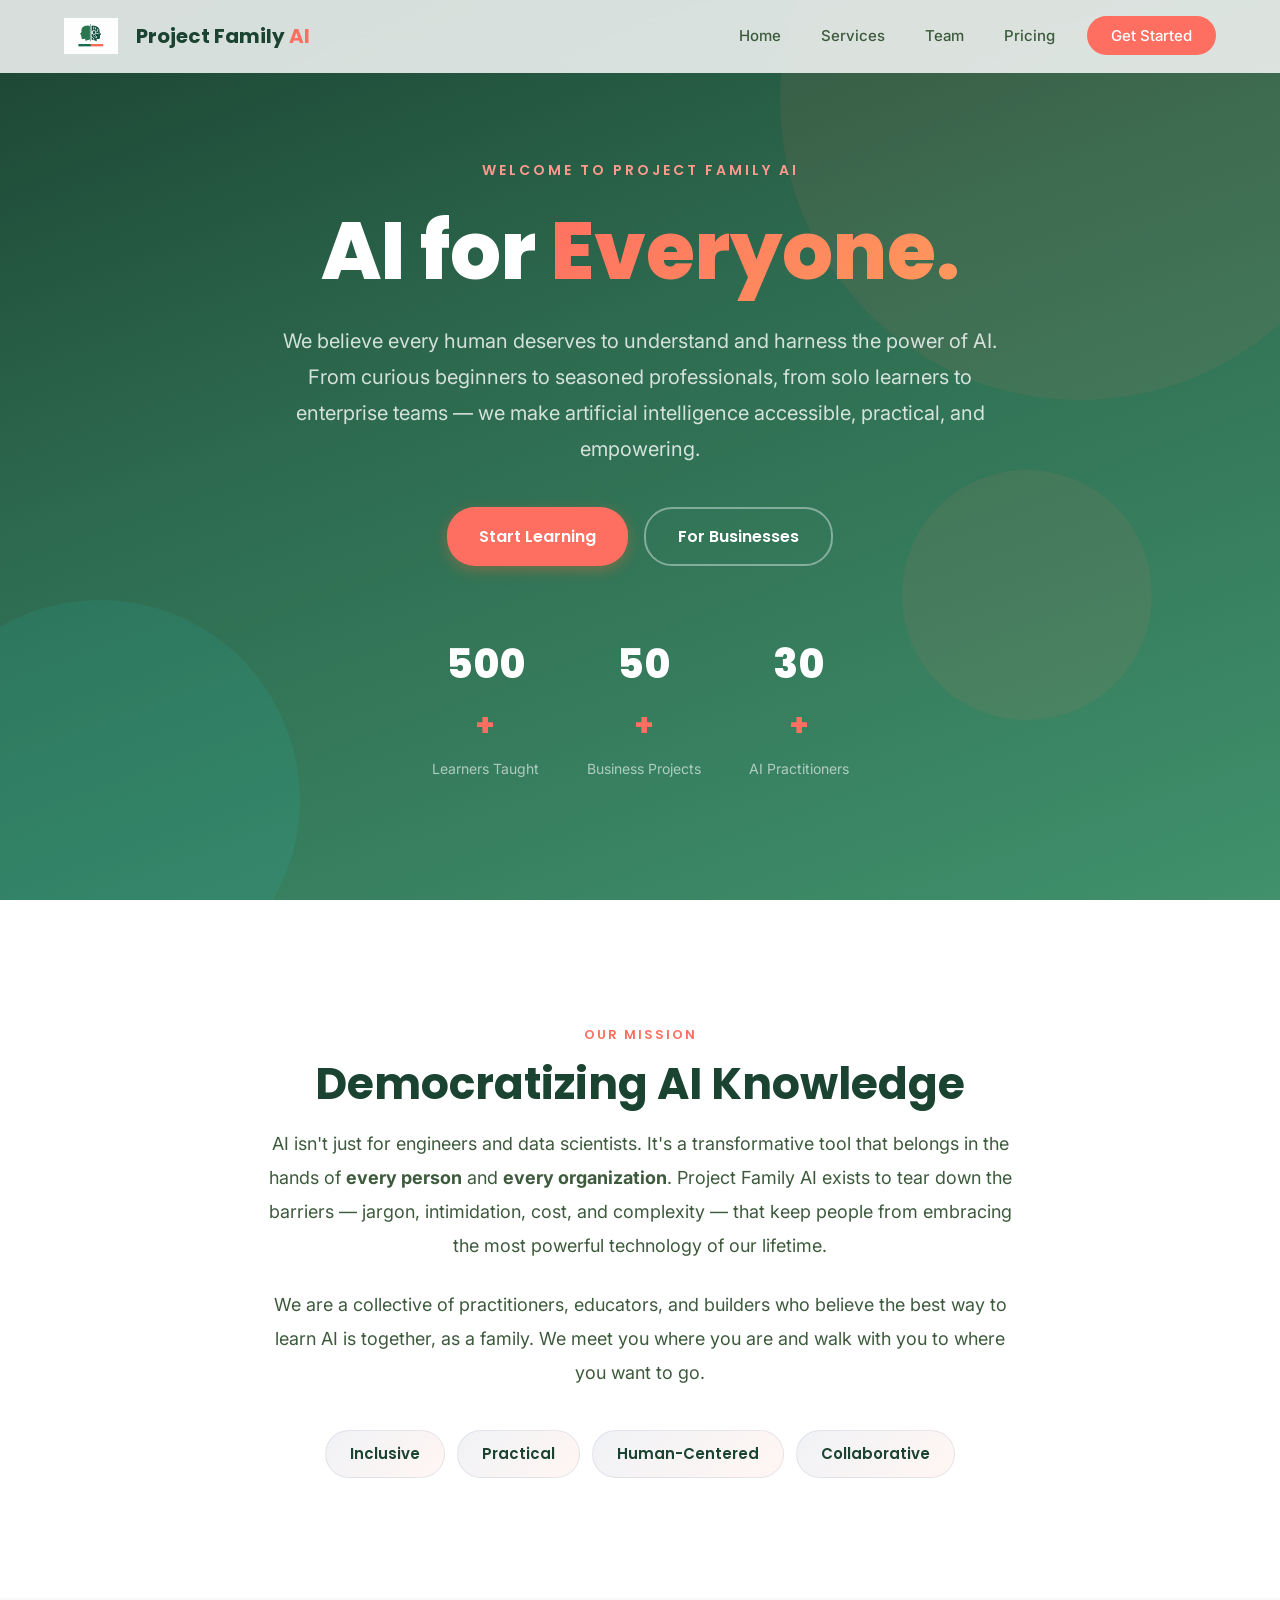
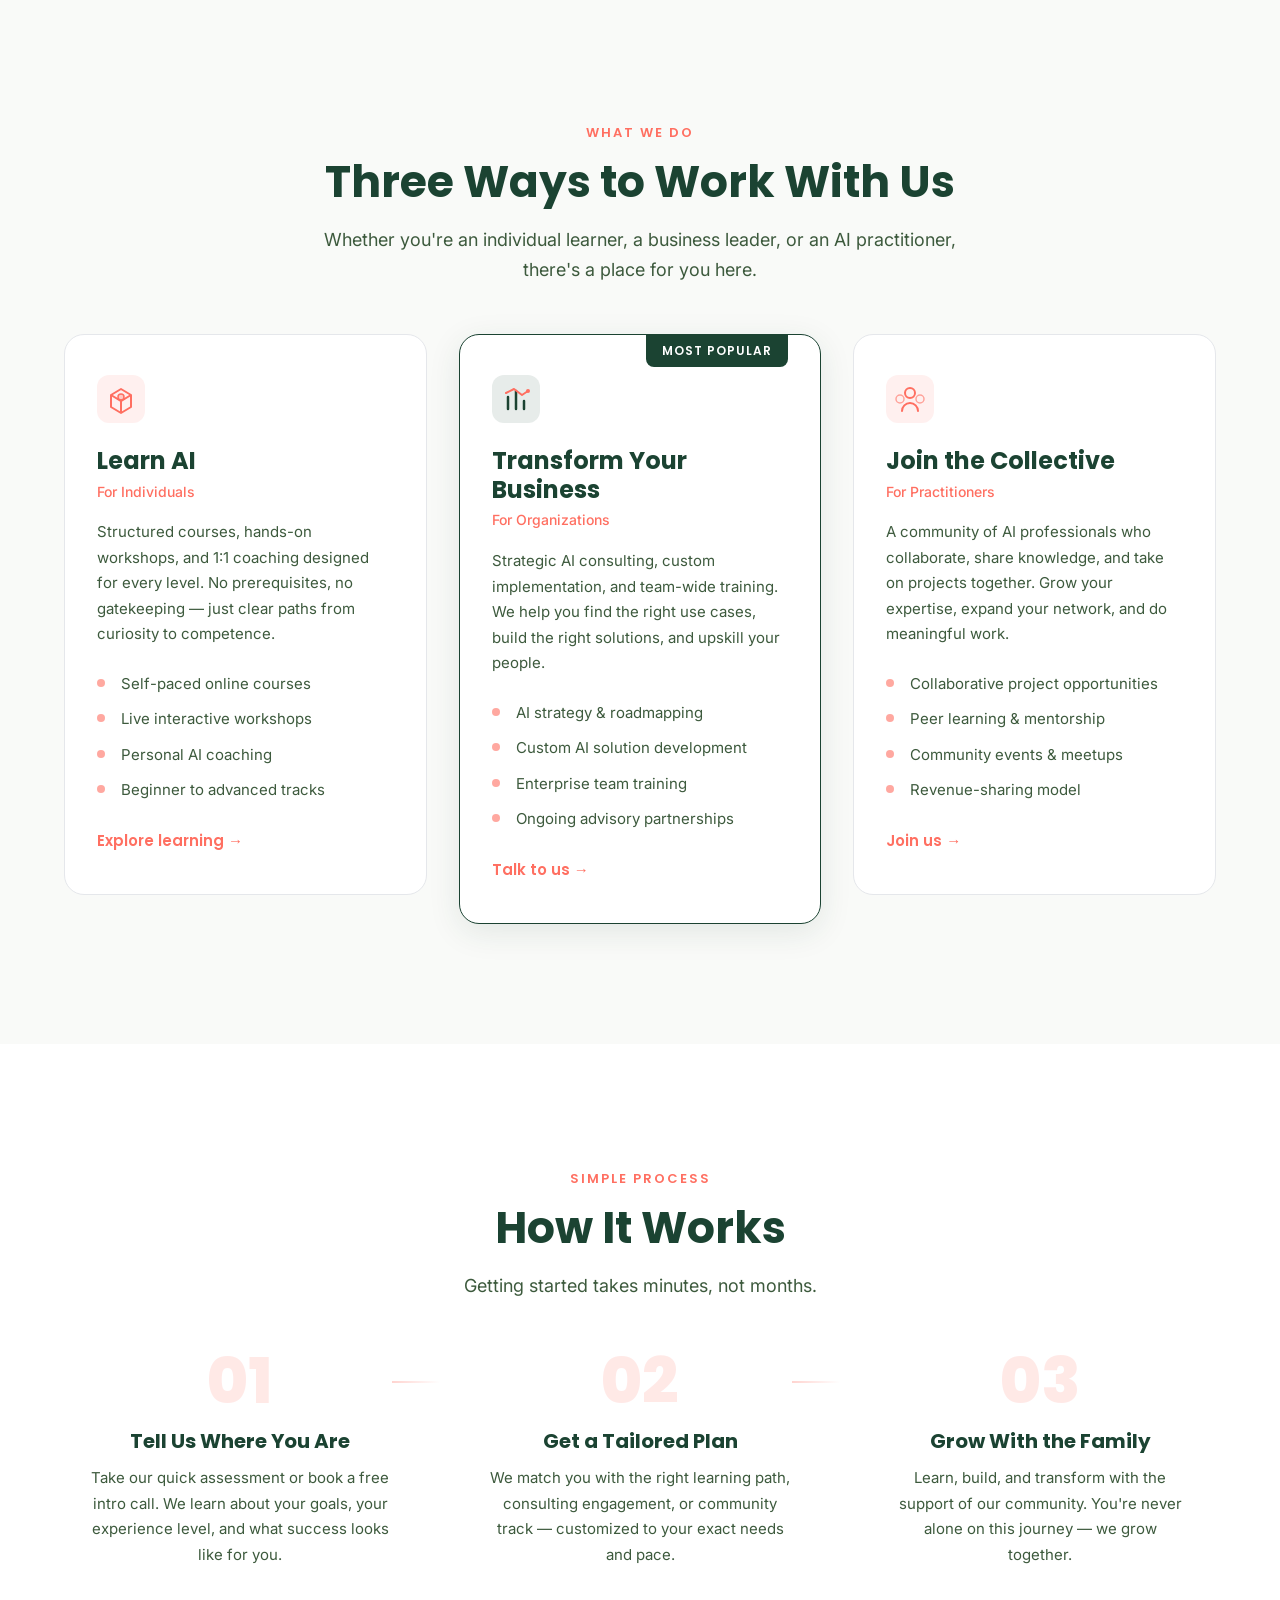
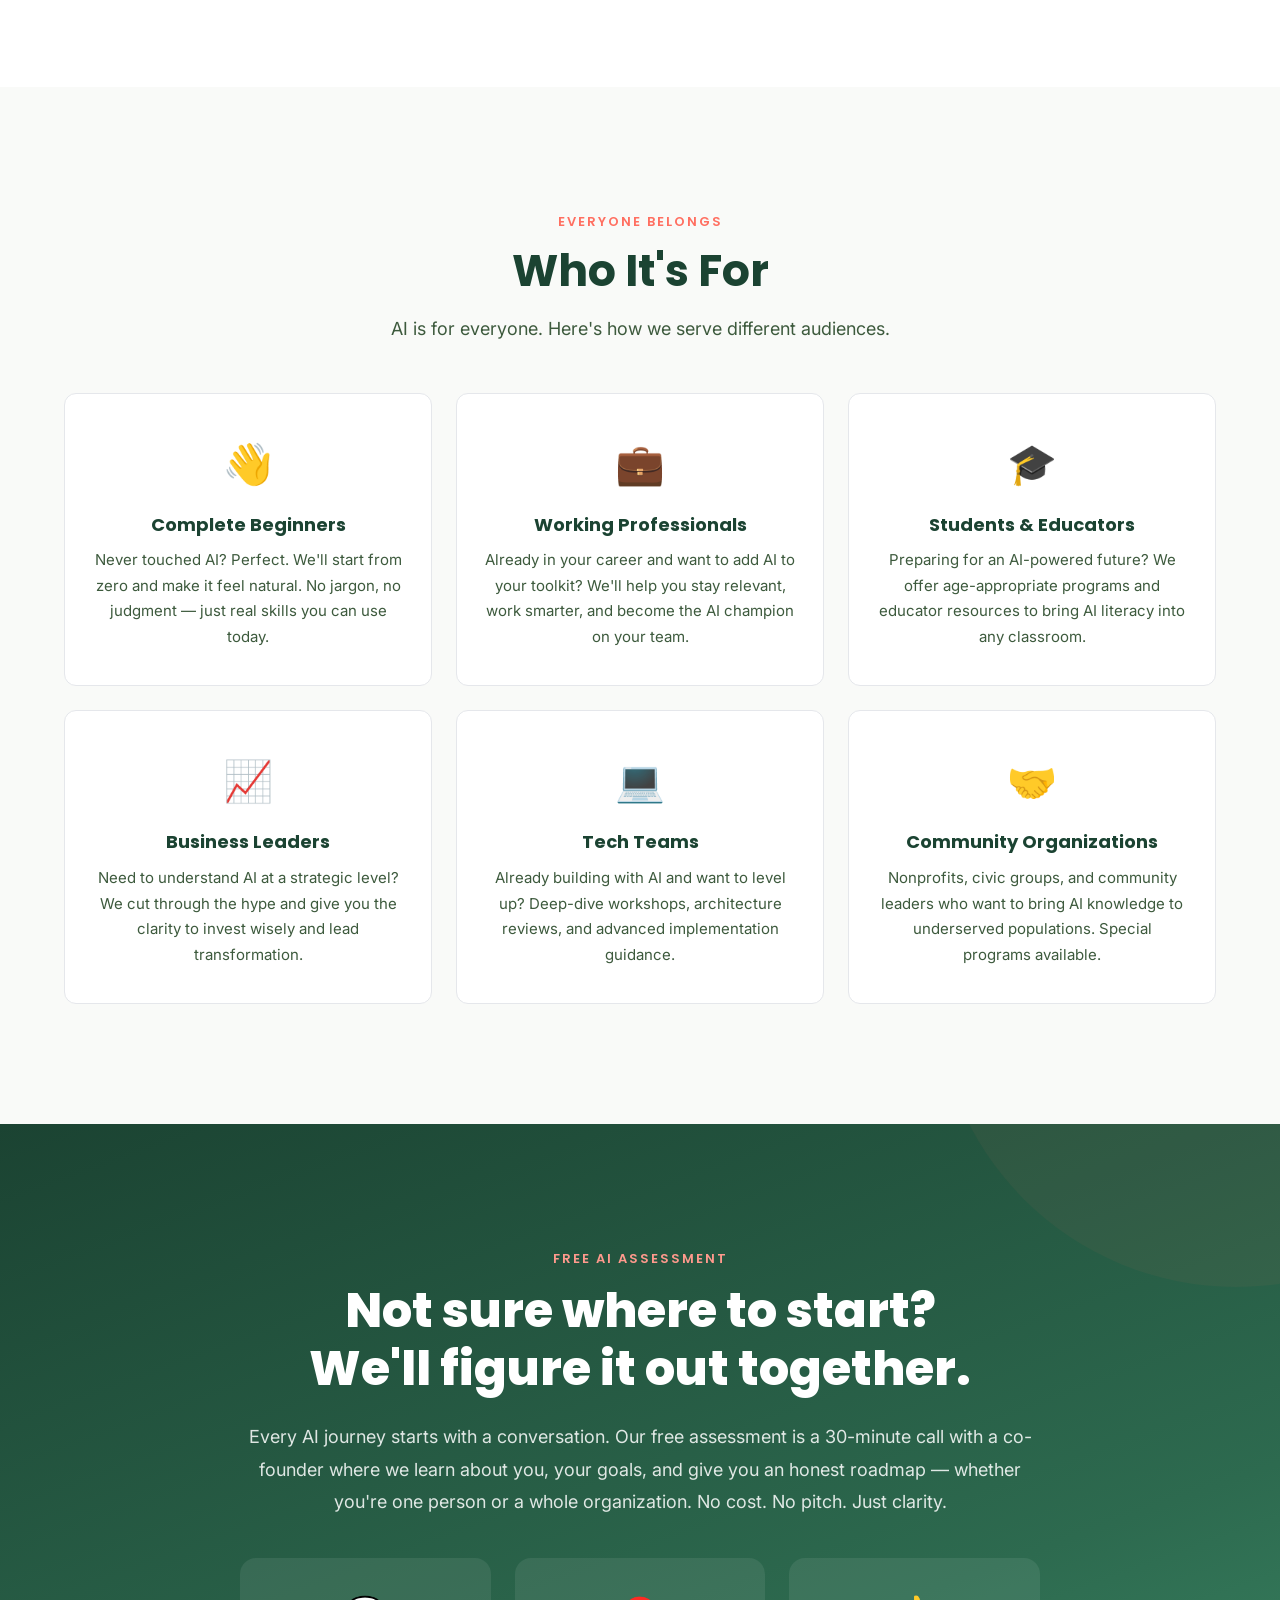
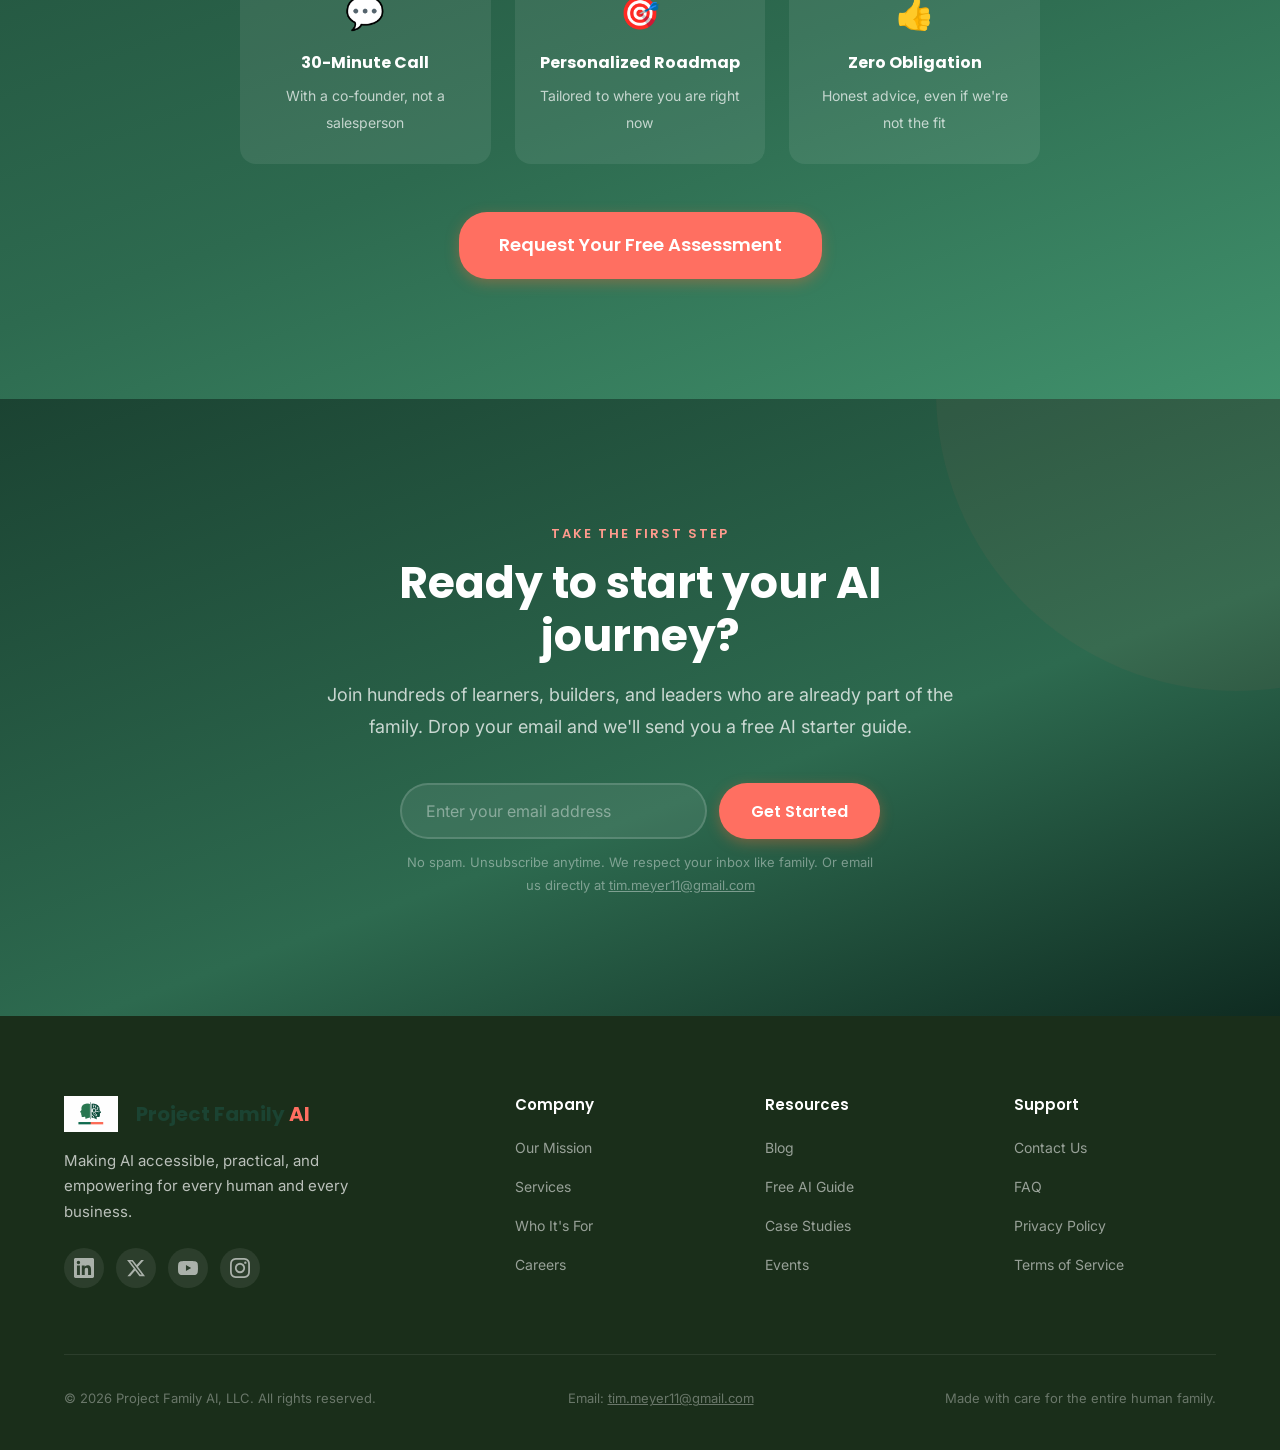
==== index.html @ 48b69e7e "Add logo to website nav, footer, and favicon" ====
<!DOCTYPE html>
<html lang="en">
<head>
  <meta charset="UTF-8">
  <meta name="viewport" content="width=device-width, initial-scale=1.0">
  <meta name="description" content="Project Family AI — AI education and consulting for everyone. Learn AI at any level, transform your business, and join a collective of AI practitioners.">
  <meta name="keywords" content="AI education, artificial intelligence, AI consulting, AI training, machine learning, AI for beginners, business AI">
  <meta name="author" content="Project Family AI, LLC">

  <!-- Open Graph -->
  <meta property="og:title" content="Project Family AI — AI for Everyone">
  <meta property="og:description" content="Making AI accessible to every human and every business. Learn, transform, and collaborate with our community of AI practitioners.">
  <meta property="og:type" content="website">
  <meta property="og:url" content="https://projectfamilyai.com">
  <meta property="og:image" content="https://projectfamilyai.com/og-image.png">
  <meta property="og:site_name" content="Project Family AI">

  <!-- Twitter Card -->
  <meta name="twitter:card" content="summary_large_image">
  <meta name="twitter:title" content="Project Family AI — AI for Everyone">
  <meta name="twitter:description" content="Making AI accessible to every human and every business.">
  <meta name="twitter:image" content="https://projectfamilyai.com/og-image.png">

  <!-- Favicon placeholder -->
  <link rel="icon" type="image/png" href="logo.png">

  <!-- Google Fonts -->
  <link rel="preconnect" href="https://fonts.googleapis.com">
  <link rel="preconnect" href="https://fonts.gstatic.com" crossorigin>
  <link href="https://fonts.googleapis.com/css2?family=Inter:wght@300;400;500;600&family=Poppins:wght@500;600;700;800&display=swap" rel="stylesheet">

  <link rel="stylesheet" href="styles.css">
  <title>Project Family AI — AI for Everyone</title>
</head>
<body>

  <!-- ======== NAVIGATION ======== -->
  <nav class="navbar" id="navbar">
    <div class="container nav-container">
      <a href="#" class="nav-logo">
        <img src="logo.png" alt="Project Family AI" style="height: 36px; width: auto; margin-right: 10px; vertical-align: middle;">
        <span>Project Family <span class="logo-ai">AI</span></span>
      </a>
      <button class="nav-toggle" id="navToggle" aria-label="Toggle navigation menu" aria-expanded="false">
        <span class="hamburger"></span>
      </button>
      <ul class="nav-menu" id="navMenu">
        <li><a href="index.html" class="nav-link">Home</a></li>
        <li><a href="#services" class="nav-link">Services</a></li>
        <li><a href="team.html" class="nav-link">Team</a></li>
        <li><a href="pricing.html" class="nav-link">Pricing</a></li>
        <li><a href="pricing.html" class="nav-link nav-cta-btn">Get Started</a></li>
      </ul>
    </div>
  </nav>

  <!-- ======== HERO ======== -->
  <header class="hero" id="hero">
    <div class="hero-bg-shapes">
      <div class="shape shape-1"></div>
      <div class="shape shape-2"></div>
      <div class="shape shape-3"></div>
    </div>
    <div class="container hero-content">
      <p class="hero-eyebrow">Welcome to Project Family AI</p>
      <h1 class="hero-headline">AI for <span class="text-gradient">Everyone.</span></h1>
      <p class="hero-subheadline">
        We believe every human deserves to understand and harness the power of AI.
        From curious beginners to seasoned professionals, from solo learners to
        enterprise teams &mdash; we make artificial intelligence accessible,
        practical, and empowering.
      </p>
      <div class="hero-ctas">
        <a href="#services" class="btn btn-primary">Start Learning</a>
        <a href="#services" class="btn btn-secondary">For Businesses</a>
      </div>
      <div class="hero-stats">
        <div class="stat">
          <span class="stat-number" data-target="500">0</span><span class="stat-plus">+</span>
          <span class="stat-label">Learners Taught</span>
        </div>
        <div class="stat">
          <span class="stat-number" data-target="50">0</span><span class="stat-plus">+</span>
          <span class="stat-label">Business Projects</span>
        </div>
        <div class="stat">
          <span class="stat-number" data-target="30">0</span><span class="stat-plus">+</span>
          <span class="stat-label">AI Practitioners</span>
        </div>
      </div>
    </div>
  </header>

  <!-- ======== MISSION ======== -->
  <section class="mission" id="mission">
    <div class="container">
      <div class="mission-content fade-in">
        <span class="section-eyebrow">Our Mission</span>
        <h2 class="section-heading">Democratizing AI Knowledge</h2>
        <p class="mission-text">
          AI isn't just for engineers and data scientists. It's a transformative
          tool that belongs in the hands of <strong>every person</strong> and
          <strong>every organization</strong>. Project Family AI exists to tear
          down the barriers &mdash; jargon, intimidation, cost, and complexity
          &mdash; that keep people from embracing the most powerful technology of
          our lifetime.
        </p>
        <p class="mission-text">
          We are a collective of practitioners, educators, and builders who
          believe the best way to learn AI is together, as a family. We meet you
          where you are and walk with you to where you want to go.
        </p>
        <div class="mission-values">
          <div class="value-pill fade-in">Inclusive</div>
          <div class="value-pill fade-in">Practical</div>
          <div class="value-pill fade-in">Human-Centered</div>
          <div class="value-pill fade-in">Collaborative</div>
        </div>
      </div>
    </div>
  </section>

  <!-- ======== SERVICES ======== -->
  <section class="services" id="services">
    <div class="container">
      <span class="section-eyebrow">What We Do</span>
      <h2 class="section-heading">Three Ways to Work With Us</h2>
      <p class="section-sub">Whether you're an individual learner, a business leader, or an AI practitioner, there's a place for you here.</p>

      <div class="services-grid">
        <!-- Card 1: Learn AI -->
        <div class="service-card fade-in">
          <div class="card-icon">
            <svg viewBox="0 0 48 48" fill="none" xmlns="http://www.w3.org/2000/svg">
              <rect width="48" height="48" rx="12" fill="#FF6F61" fill-opacity="0.1"/>
              <path d="M24 14L14 20V32L24 38L34 32V20L24 14Z" stroke="#FF6F61" stroke-width="2" stroke-linejoin="round"/>
              <path d="M24 26V38" stroke="#FF6F61" stroke-width="2"/>
              <path d="M14 20L24 26L34 20" stroke="#FF6F61" stroke-width="2"/>
              <circle cx="24" cy="22" r="3" fill="#FF6F61" fill-opacity="0.3" stroke="#FF6F61" stroke-width="1.5"/>
            </svg>
          </div>
          <h3 class="card-title">Learn AI</h3>
          <p class="card-audience">For Individuals</p>
          <p class="card-description">
            Structured courses, hands-on workshops, and 1:1 coaching designed for
            every level. No prerequisites, no gatekeeping &mdash; just clear
            paths from curiosity to competence.
          </p>
          <ul class="card-features">
            <li>Self-paced online courses</li>
            <li>Live interactive workshops</li>
            <li>Personal AI coaching</li>
            <li>Beginner to advanced tracks</li>
          </ul>
          <a href="#cta" class="card-link">Explore learning &rarr;</a>
        </div>

        <!-- Card 2: Transform Your Business -->
        <div class="service-card featured fade-in">
          <div class="card-badge">Most Popular</div>
          <div class="card-icon">
            <svg viewBox="0 0 48 48" fill="none" xmlns="http://www.w3.org/2000/svg">
              <rect width="48" height="48" rx="12" fill="#1B4332" fill-opacity="0.1"/>
              <path d="M16 34V22" stroke="#1B4332" stroke-width="2.5" stroke-linecap="round"/>
              <path d="M24 34V16" stroke="#1B4332" stroke-width="2.5" stroke-linecap="round"/>
              <path d="M32 34V26" stroke="#1B4332" stroke-width="2.5" stroke-linecap="round"/>
              <path d="M14 18L22 14L30 20L36 16" stroke="#FF6F61" stroke-width="2" stroke-linecap="round" stroke-linejoin="round"/>
              <circle cx="36" cy="16" r="2" fill="#FF6F61"/>
            </svg>
          </div>
          <h3 class="card-title">Transform Your Business</h3>
          <p class="card-audience">For Organizations</p>
          <p class="card-description">
            Strategic AI consulting, custom implementation, and team-wide training.
            We help you find the right use cases, build the right solutions, and
            upskill your people.
          </p>
          <ul class="card-features">
            <li>AI strategy &amp; roadmapping</li>
            <li>Custom AI solution development</li>
            <li>Enterprise team training</li>
            <li>Ongoing advisory partnerships</li>
          </ul>
          <a href="#cta" class="card-link">Talk to us &rarr;</a>
        </div>

        <!-- Card 3: Join the Collective -->
        <div class="service-card fade-in">
          <div class="card-icon">
            <svg viewBox="0 0 48 48" fill="none" xmlns="http://www.w3.org/2000/svg">
              <rect width="48" height="48" rx="12" fill="#FF6F61" fill-opacity="0.1"/>
              <circle cx="24" cy="18" r="5" stroke="#FF6F61" stroke-width="2"/>
              <circle cx="14" cy="24" r="4" stroke="#FF6F61" stroke-width="1.5" opacity="0.6"/>
              <circle cx="34" cy="24" r="4" stroke="#FF6F61" stroke-width="1.5" opacity="0.6"/>
              <path d="M16 36C16 31.5817 19.5817 28 24 28C28.4183 28 32 31.5817 32 36" stroke="#FF6F61" stroke-width="2" stroke-linecap="round"/>
            </svg>
          </div>
          <h3 class="card-title">Join the Collective</h3>
          <p class="card-audience">For Practitioners</p>
          <p class="card-description">
            A community of AI professionals who collaborate, share knowledge,
            and take on projects together. Grow your expertise, expand your
            network, and do meaningful work.
          </p>
          <ul class="card-features">
            <li>Collaborative project opportunities</li>
            <li>Peer learning &amp; mentorship</li>
            <li>Community events &amp; meetups</li>
            <li>Revenue-sharing model</li>
          </ul>
          <a href="#cta" class="card-link">Join us &rarr;</a>
        </div>
      </div>
    </div>
  </section>

  <!-- ======== HOW IT WORKS ======== -->
  <section class="how-it-works" id="how-it-works">
    <div class="container">
      <span class="section-eyebrow">Simple Process</span>
      <h2 class="section-heading">How It Works</h2>
      <p class="section-sub">Getting started takes minutes, not months.</p>

      <div class="steps-grid">
        <div class="step fade-in">
          <div class="step-number">01</div>
          <div class="step-connector"></div>
          <h3 class="step-title">Tell Us Where You Are</h3>
          <p class="step-description">
            Take our quick assessment or book a free intro call. We learn about your
            goals, your experience level, and what success looks like for you.
          </p>
        </div>

        <div class="step fade-in">
          <div class="step-number">02</div>
          <div class="step-connector"></div>
          <h3 class="step-title">Get a Tailored Plan</h3>
          <p class="step-description">
            We match you with the right learning path, consulting engagement, or
            community track &mdash; customized to your exact needs and pace.
          </p>
        </div>

        <div class="step fade-in">
          <div class="step-number">03</div>
          <div class="step-connector"></div>
          <h3 class="step-title">Grow With the Family</h3>
          <p class="step-description">
            Learn, build, and transform with the support of our community.
            You're never alone on this journey &mdash; we grow together.
          </p>
        </div>
      </div>
    </div>
  </section>

  <!-- ======== WHO IT'S FOR ======== -->
  <section class="who-its-for" id="who-its-for">
    <div class="container">
      <span class="section-eyebrow">Everyone Belongs</span>
      <h2 class="section-heading">Who It's For</h2>
      <p class="section-sub">AI is for everyone. Here's how we serve different audiences.</p>

      <div class="audience-grid">
        <div class="audience-card fade-in">
          <div class="audience-emoji">&#128075;</div>
          <h3>Complete Beginners</h3>
          <p>Never touched AI? Perfect. We'll start from zero and make it feel natural. No jargon, no judgment &mdash; just real skills you can use today.</p>
        </div>

        <div class="audience-card fade-in">
          <div class="audience-emoji">&#128188;</div>
          <h3>Working Professionals</h3>
          <p>Already in your career and want to add AI to your toolkit? We'll help you stay relevant, work smarter, and become the AI champion on your team.</p>
        </div>

        <div class="audience-card fade-in">
          <div class="audience-emoji">&#127891;</div>
          <h3>Students &amp; Educators</h3>
          <p>Preparing for an AI-powered future? We offer age-appropriate programs and educator resources to bring AI literacy into any classroom.</p>
        </div>

        <div class="audience-card fade-in">
          <div class="audience-emoji">&#128200;</div>
          <h3>Business Leaders</h3>
          <p>Need to understand AI at a strategic level? We cut through the hype and give you the clarity to invest wisely and lead transformation.</p>
        </div>

        <div class="audience-card fade-in">
          <div class="audience-emoji">&#128187;</div>
          <h3>Tech Teams</h3>
          <p>Already building with AI and want to level up? Deep-dive workshops, architecture reviews, and advanced implementation guidance.</p>
        </div>

        <div class="audience-card fade-in">
          <div class="audience-emoji">&#129309;</div>
          <h3>Community Organizations</h3>
          <p>Nonprofits, civic groups, and community leaders who want to bring AI knowledge to underserved populations. Special programs available.</p>
        </div>
      </div>
    </div>
  </section>

  <!-- ======== FREE ASSESSMENT ======== -->
  <section class="cta-section" id="assessment" style="background: linear-gradient(160deg, #1B4332 0%, #2D6A4F 60%, #40916C 100%);">
    <div class="container">
      <div style="max-width: 800px; margin: 0 auto; text-align: center;" class="fade-in">
        <span class="section-eyebrow section-eyebrow--light">Free AI Assessment</span>
        <h2 style="font-size: clamp(2rem, 5vw, 3rem); font-weight: 800; color: #fff; margin-bottom: 24px;">Not sure where to start? <br>We'll figure it out together.</h2>
        <p style="font-size: 1.125rem; color: rgba(255,255,255,0.85); line-height: 1.8; margin-bottom: 40px;">
          Every AI journey starts with a conversation. Our free assessment is a 30-minute
          call with a co-founder where we learn about you, your goals, and give you an
          honest roadmap &mdash; whether you're one person or a whole organization.
          No cost. No pitch. Just clarity.
        </p>
        <div style="display: grid; grid-template-columns: repeat(auto-fit, minmax(200px, 1fr)); gap: 24px; margin-bottom: 48px; text-align: center;">
          <div style="background: rgba(255,255,255,0.08); border-radius: 16px; padding: 28px 20px;">
            <div style="font-size: 2rem; margin-bottom: 8px;">&#128172;</div>
            <strong style="color: #fff; font-family: var(--font-heading); display: block; margin-bottom: 6px;">30-Minute Call</strong>
            <span style="font-size: 0.875rem; color: rgba(255,255,255,0.7);">With a co-founder, not a salesperson</span>
          </div>
          <div style="background: rgba(255,255,255,0.08); border-radius: 16px; padding: 28px 20px;">
            <div style="font-size: 2rem; margin-bottom: 8px;">&#127919;</div>
            <strong style="color: #fff; font-family: var(--font-heading); display: block; margin-bottom: 6px;">Personalized Roadmap</strong>
            <span style="font-size: 0.875rem; color: rgba(255,255,255,0.7);">Tailored to where you are right now</span>
          </div>
          <div style="background: rgba(255,255,255,0.08); border-radius: 16px; padding: 28px 20px;">
            <div style="font-size: 2rem; margin-bottom: 8px;">&#128077;</div>
            <strong style="color: #fff; font-family: var(--font-heading); display: block; margin-bottom: 6px;">Zero Obligation</strong>
            <span style="font-size: 0.875rem; color: rgba(255,255,255,0.7);">Honest advice, even if we're not the fit</span>
          </div>
        </div>
        <a href="mailto:tim.meyer11@gmail.com?subject=Free%20AI%20Assessment%20Request&body=Hi%20Tim%2C%0A%0AI'd%20like%20to%20request%20a%20free%20AI%20assessment.%0A%0AA%20bit%20about%20me%2Fmy%20organization%3A%0A%0A" class="btn btn-primary" style="font-size: 1.125rem; padding: 18px 40px;">Request Your Free Assessment</a>
      </div>
    </div>
  </section>

  <!-- ======== CTA / SIGNUP ======== -->
  <section class="cta-section" id="cta">
    <div class="container">
      <div class="cta-content fade-in">
        <span class="section-eyebrow section-eyebrow--light">Take the First Step</span>
        <h2 class="cta-heading">Ready to start your AI journey?</h2>
        <p class="cta-sub">
          Join hundreds of learners, builders, and leaders who are already
          part of the family. Drop your email and we'll send you a free
          AI starter guide.
        </p>
        <form class="cta-form" id="ctaForm" action="mailto:tim.meyer11@gmail.com" method="post" enctype="text/plain">
          <div class="form-group">
            <input
              type="email"
              id="ctaEmail"
              name="email"
              class="form-input"
              placeholder="Enter your email address"
              required
              autocomplete="email"
            >
            <button type="submit" class="btn btn-primary btn-form">Get Started</button>
          </div>
          <p class="form-note">No spam. Unsubscribe anytime. We respect your inbox like family. Or email us directly at <a href="mailto:tim.meyer11@gmail.com" style="color: inherit; text-decoration: underline;">tim.meyer11@gmail.com</a></p>
        </form>
        <div class="form-success" id="formSuccess">
          <span class="success-icon">&#10003;</span>
          <p>Welcome to the family! Check your inbox for your free AI starter guide.</p>
        </div>
      </div>
    </div>
  </section>

  <!-- ======== FOOTER ======== -->
  <footer class="footer">
    <div class="container">
      <div class="footer-grid">
        <div class="footer-brand">
          <a href="#" class="nav-logo footer-logo">
            <img src="logo.png" alt="Project Family AI" style="height: 36px; width: auto; margin-right: 10px; vertical-align: middle;">
            <span>Project Family <span class="logo-ai">AI</span></span>
          </a>
          <p class="footer-tagline">
            Making AI accessible, practical, and empowering for every human
            and every business.
          </p>
          <div class="social-links">
            <a href="#" class="social-link" aria-label="LinkedIn">
              <svg viewBox="0 0 24 24" fill="currentColor" width="20" height="20">
                <path d="M20.447 20.452h-3.554v-5.569c0-1.328-.027-3.037-1.852-3.037-1.853 0-2.136 1.445-2.136 2.939v5.667H9.351V9h3.414v1.561h.046c.477-.9 1.637-1.85 3.37-1.85 3.601 0 4.267 2.37 4.267 5.455v6.286zM5.337 7.433a2.062 2.062 0 01-2.063-2.065 2.064 2.064 0 112.063 2.065zm1.782 13.019H3.555V9h3.564v11.452zM22.225 0H1.771C.792 0 0 .774 0 1.729v20.542C0 23.227.792 24 1.771 24h20.451C23.2 24 24 23.227 24 22.271V1.729C24 .774 23.2 0 22.222 0h.003z"/>
              </svg>
            </a>
            <a href="#" class="social-link" aria-label="X (Twitter)">
              <svg viewBox="0 0 24 24" fill="currentColor" width="20" height="20">
                <path d="M18.244 2.25h3.308l-7.227 8.26 8.502 11.24H16.17l-5.214-6.817L4.99 21.75H1.68l7.73-8.835L1.254 2.25H8.08l4.713 6.231zm-1.161 17.52h1.833L7.084 4.126H5.117z"/>
              </svg>
            </a>
            <a href="#" class="social-link" aria-label="YouTube">
              <svg viewBox="0 0 24 24" fill="currentColor" width="20" height="20">
                <path d="M23.498 6.186a3.016 3.016 0 0 0-2.122-2.136C19.505 3.545 12 3.545 12 3.545s-7.505 0-9.377.505A3.017 3.017 0 0 0 .502 6.186C0 8.07 0 12 0 12s0 3.93.502 5.814a3.016 3.016 0 0 0 2.122 2.136c1.871.505 9.376.505 9.376.505s7.505 0 9.377-.505a3.015 3.015 0 0 0 2.122-2.136C24 15.93 24 12 24 12s0-3.93-.502-5.814zM9.545 15.568V8.432L15.818 12l-6.273 3.568z"/>
              </svg>
            </a>
            <a href="#" class="social-link" aria-label="Instagram">
              <svg viewBox="0 0 24 24" fill="currentColor" width="20" height="20">
                <path d="M12 0C8.74 0 8.333.015 7.053.072 5.775.132 4.905.333 4.14.63c-.789.306-1.459.717-2.126 1.384S.935 3.35.63 4.14C.333 4.905.131 5.775.072 7.053.012 8.333 0 8.74 0 12s.015 3.667.072 4.947c.06 1.277.261 2.148.558 2.913.306.788.717 1.459 1.384 2.126.667.666 1.336 1.079 2.126 1.384.766.296 1.636.499 2.913.558C8.333 23.988 8.74 24 12 24s3.667-.015 4.947-.072c1.277-.06 2.148-.262 2.913-.558.788-.306 1.459-.718 2.126-1.384.666-.667 1.079-1.335 1.384-2.126.296-.765.499-1.636.558-2.913.06-1.28.072-1.687.072-4.947s-.015-3.667-.072-4.947c-.06-1.277-.262-2.149-.558-2.913-.306-.789-.718-1.459-1.384-2.126C21.319 1.347 20.651.935 19.86.63c-.765-.297-1.636-.499-2.913-.558C15.667.012 15.26 0 12 0zm0 2.16c3.203 0 3.585.016 4.85.071 1.17.055 1.805.249 2.227.415.562.217.96.477 1.382.896.419.42.679.819.896 1.381.164.422.36 1.057.413 2.227.057 1.266.07 1.646.07 4.85s-.015 3.585-.074 4.85c-.061 1.17-.256 1.805-.421 2.227-.224.562-.479.96-.899 1.382-.419.419-.824.679-1.38.896-.42.164-1.065.36-2.235.413-1.274.057-1.649.07-4.859.07-3.211 0-3.586-.015-4.859-.074-1.171-.061-1.816-.256-2.236-.421-.569-.224-.96-.479-1.379-.899-.421-.419-.69-.824-.9-1.38-.165-.42-.359-1.065-.42-2.235-.045-1.26-.061-1.649-.061-4.844 0-3.196.016-3.586.061-4.861.061-1.17.255-1.814.42-2.234.21-.57.479-.96.9-1.381.419-.419.81-.689 1.379-.898.42-.166 1.051-.361 2.221-.421 1.275-.045 1.65-.06 4.859-.06l.045.03zm0 3.678a6.162 6.162 0 100 12.324 6.162 6.162 0 100-12.324zM12 16c-2.21 0-4-1.79-4-4s1.79-4 4-4 4 1.79 4 4-1.79 4-4 4zm7.846-10.405a1.441 1.441 0 11-2.882 0 1.441 1.441 0 012.882 0z"/>
              </svg>
            </a>
          </div>
        </div>

        <div class="footer-links">
          <h4>Company</h4>
          <ul>
            <li><a href="#mission">Our Mission</a></li>
            <li><a href="#services">Services</a></li>
            <li><a href="#who-its-for">Who It's For</a></li>
            <li><a href="#">Careers</a></li>
          </ul>
        </div>

        <div class="footer-links">
          <h4>Resources</h4>
          <ul>
            <li><a href="#">Blog</a></li>
            <li><a href="#">Free AI Guide</a></li>
            <li><a href="#">Case Studies</a></li>
            <li><a href="#">Events</a></li>
          </ul>
        </div>

        <div class="footer-links">
          <h4>Support</h4>
          <ul>
            <li><a href="mailto:tim.meyer11@gmail.com">Contact Us</a></li>
            <li><a href="#">FAQ</a></li>
            <li><a href="#">Privacy Policy</a></li>
            <li><a href="#">Terms of Service</a></li>
          </ul>
        </div>
      </div>

      <div class="footer-bottom">
        <p>&copy; 2026 Project Family AI, LLC. All rights reserved.</p>
        <p>Email: <a href="mailto:tim.meyer11@gmail.com" style="color: inherit; text-decoration: underline;">tim.meyer11@gmail.com</a></p>
        <p>Made with care for the entire human family.</p>
      </div>
    </div>
  </footer>

  <script src="script.js"></script>
</body>
</html>
---- styles.css ----
/* ===================================================
   Project Family AI — Stylesheet
   =================================================== */

/* ---------- CUSTOM PROPERTIES ---------- */
:root {
  --color-primary: #1B4332;
  --color-primary-light: #2D6A4F;
  --color-primary-dark: #0F2B21;
  --color-accent: #FF6F61;
  --color-accent-light: #FF9A8D;
  --color-accent-dark: #E85A4F;
  --color-bg: #F9FAF8;
  --color-bg-white: #ffffff;
  --color-text: #1A2E1A;
  --color-text-light: #3D5A3D;
  --color-text-muted: #6b7e6b;
  --color-border: #e5e7eb;

  --font-heading: 'Poppins', sans-serif;
  --font-body: 'Inter', sans-serif;

  --radius-sm: 8px;
  --radius-md: 12px;
  --radius-lg: 20px;
  --radius-xl: 28px;

  --shadow-sm: 0 1px 3px rgba(27, 67, 50, 0.06);
  --shadow-md: 0 4px 16px rgba(27, 67, 50, 0.08);
  --shadow-lg: 0 8px 32px rgba(27, 67, 50, 0.10);
  --shadow-xl: 0 16px 48px rgba(27, 67, 50, 0.12);

  --transition: 0.3s cubic-bezier(0.4, 0, 0.2, 1);
  --container-width: 1200px;
}

/* ---------- RESET & BASE ---------- */
*,
*::before,
*::after {
  margin: 0;
  padding: 0;
  box-sizing: border-box;
}

html {
  scroll-behavior: smooth;
  scroll-padding-top: 80px;
}

body {
  font-family: var(--font-body);
  color: var(--color-text);
  background-color: var(--color-bg);
  line-height: 1.7;
  -webkit-font-smoothing: antialiased;
  -moz-osx-font-smoothing: grayscale;
  overflow-x: hidden;
}

img {
  max-width: 100%;
  display: block;
}

a {
  text-decoration: none;
  color: inherit;
  transition: color var(--transition);
}

ul {
  list-style: none;
}

h1, h2, h3, h4, h5, h6 {
  font-family: var(--font-heading);
  line-height: 1.2;
  font-weight: 700;
}

/* ---------- UTILITY ---------- */
.container {
  max-width: var(--container-width);
  margin: 0 auto;
  padding: 0 24px;
}

.section-eyebrow {
  display: inline-block;
  font-family: var(--font-heading);
  font-size: 0.8125rem;
  font-weight: 600;
  text-transform: uppercase;
  letter-spacing: 2px;
  color: var(--color-accent);
  margin-bottom: 12px;
}

.section-eyebrow--light {
  color: var(--color-accent-light);
}

.section-heading {
  font-size: clamp(1.75rem, 4vw, 2.75rem);
  color: var(--color-primary);
  margin-bottom: 16px;
}

.section-sub {
  font-size: 1.125rem;
  color: var(--color-text-light);
  max-width: 640px;
  margin: 0 auto 48px;
}

.text-gradient {
  background: linear-gradient(135deg, var(--color-accent) 0%, #ff9a5c 100%);
  -webkit-background-clip: text;
  background-clip: text;
  -webkit-text-fill-color: transparent;
}

.btn {
  display: inline-flex;
  align-items: center;
  justify-content: center;
  font-family: var(--font-heading);
  font-size: 1rem;
  font-weight: 600;
  padding: 14px 32px;
  border-radius: var(--radius-xl);
  border: none;
  cursor: pointer;
  transition: all var(--transition);
  white-space: nowrap;
}

.btn-primary {
  background: var(--color-accent);
  color: #fff;
  box-shadow: 0 4px 14px rgba(255, 107, 53, 0.35);
}
.btn-primary:hover {
  background: var(--color-accent-dark);
  transform: translateY(-2px);
  box-shadow: 0 6px 20px rgba(255, 107, 53, 0.45);
}

.btn-secondary {
  background: transparent;
  color: var(--color-primary);
  border: 2px solid var(--color-primary);
}
.btn-secondary:hover {
  background: var(--color-primary);
  color: #fff;
  transform: translateY(-2px);
}

/* ---------- FADE-IN ANIMATION ---------- */
.fade-in {
  opacity: 0;
  transform: translateY(30px);
  transition: opacity 0.6s ease-out, transform 0.6s ease-out;
}

.fade-in.visible {
  opacity: 1;
  transform: translateY(0);
}

/* ---------- NAVIGATION ---------- */
.navbar {
  position: fixed;
  top: 0;
  left: 0;
  right: 0;
  z-index: 1000;
  background: rgba(248, 249, 250, 0.85);
  backdrop-filter: blur(16px);
  -webkit-backdrop-filter: blur(16px);
  border-bottom: 1px solid transparent;
  transition: all var(--transition);
}

.navbar.scrolled {
  background: rgba(255, 255, 255, 0.95);
  border-bottom-color: var(--color-border);
  box-shadow: var(--shadow-sm);
}

.nav-container {
  display: flex;
  align-items: center;
  justify-content: space-between;
  height: 72px;
}

.nav-logo {
  display: flex;
  align-items: center;
  gap: 8px;
  font-family: var(--font-heading);
  font-size: 1.25rem;
  font-weight: 700;
  color: var(--color-primary);
}

.logo-icon {
  font-size: 1.5rem;
  color: var(--color-accent);
}

.logo-ai {
  color: var(--color-accent);
}

.nav-menu {
  display: flex;
  align-items: center;
  gap: 8px;
}

.nav-link {
  font-size: 0.9375rem;
  font-weight: 500;
  color: var(--color-text-light);
  padding: 8px 16px;
  border-radius: var(--radius-sm);
  transition: all var(--transition);
}

.nav-link:hover {
  color: var(--color-primary);
  background: rgba(10, 36, 99, 0.04);
}

.nav-cta-btn {
  background: var(--color-accent) !important;
  color: #fff !important;
  border-radius: var(--radius-xl) !important;
  padding: 10px 24px !important;
  margin-left: 8px;
}
.nav-cta-btn:hover {
  background: var(--color-accent-dark) !important;
}

/* Hamburger */
.nav-toggle {
  display: none;
  background: none;
  border: none;
  cursor: pointer;
  padding: 8px;
  z-index: 1001;
}

.hamburger {
  display: block;
  width: 24px;
  height: 2px;
  background: var(--color-text);
  position: relative;
  transition: all var(--transition);
}
.hamburger::before,
.hamburger::after {
  content: '';
  position: absolute;
  width: 24px;
  height: 2px;
  background: var(--color-text);
  transition: all var(--transition);
}
.hamburger::before { top: -7px; }
.hamburger::after { top: 7px; }

.nav-toggle.active .hamburger {
  background: transparent;
}
.nav-toggle.active .hamburger::before {
  transform: rotate(45deg);
  top: 0;
}
.nav-toggle.active .hamburger::after {
  transform: rotate(-45deg);
  top: 0;
}

/* ---------- HERO ---------- */
.hero {
  position: relative;
  min-height: 100vh;
  display: flex;
  align-items: center;
  padding: 120px 0 80px;
  background: linear-gradient(160deg, #1B4332 0%, #2D6A4F 40%, #40916C 100%);
  overflow: hidden;
}

.hero-bg-shapes {
  position: absolute;
  inset: 0;
  pointer-events: none;
  overflow: hidden;
}

.shape {
  position: absolute;
  border-radius: 50%;
  opacity: 0.08;
}

.shape-1 {
  width: 600px;
  height: 600px;
  background: var(--color-accent);
  top: -200px;
  right: -100px;
  animation: float 20s ease-in-out infinite;
}

.shape-2 {
  width: 400px;
  height: 400px;
  background: #1BE1F2;
  bottom: -100px;
  left: -100px;
  animation: float 25s ease-in-out infinite reverse;
}

.shape-3 {
  width: 250px;
  height: 250px;
  background: var(--color-accent);
  bottom: 20%;
  right: 10%;
  animation: float 18s ease-in-out infinite 5s;
}

@keyframes float {
  0%, 100% { transform: translate(0, 0) scale(1); }
  25% { transform: translate(30px, -30px) scale(1.05); }
  50% { transform: translate(-20px, 20px) scale(0.95); }
  75% { transform: translate(15px, 10px) scale(1.02); }
}

.hero-content {
  position: relative;
  z-index: 1;
  text-align: center;
  max-width: 800px;
  margin: 0 auto;
}

.hero-eyebrow {
  font-family: var(--font-heading);
  font-size: 0.875rem;
  font-weight: 600;
  text-transform: uppercase;
  letter-spacing: 3px;
  color: var(--color-accent-light);
  margin-bottom: 20px;
  opacity: 0;
  animation: fadeInUp 0.8s ease-out 0.2s forwards;
}

.hero-headline {
  font-size: clamp(2.5rem, 7vw, 5rem);
  font-weight: 800;
  color: #fff;
  margin-bottom: 24px;
  opacity: 0;
  animation: fadeInUp 0.8s ease-out 0.4s forwards;
}

.hero-subheadline {
  font-size: clamp(1rem, 2vw, 1.25rem);
  color: rgba(255, 255, 255, 0.8);
  line-height: 1.8;
  margin-bottom: 40px;
  opacity: 0;
  animation: fadeInUp 0.8s ease-out 0.6s forwards;
}

.hero-ctas {
  display: flex;
  gap: 16px;
  justify-content: center;
  flex-wrap: wrap;
  margin-bottom: 64px;
  opacity: 0;
  animation: fadeInUp 0.8s ease-out 0.8s forwards;
}

.hero .btn-secondary {
  color: #fff;
  border-color: rgba(255, 255, 255, 0.4);
}
.hero .btn-secondary:hover {
  background: #fff;
  color: var(--color-primary);
  border-color: #fff;
}

.hero-stats {
  display: flex;
  gap: 48px;
  justify-content: center;
  flex-wrap: wrap;
  opacity: 0;
  animation: fadeInUp 0.8s ease-out 1s forwards;
}

.stat {
  text-align: center;
}

.stat-number {
  display: block;
  font-family: var(--font-heading);
  font-size: 2.5rem;
  font-weight: 800;
  color: #fff;
}

.stat-plus {
  font-family: var(--font-heading);
  font-size: 2rem;
  font-weight: 700;
  color: var(--color-accent);
}

.stat-label {
  display: block;
  font-size: 0.875rem;
  color: rgba(255, 255, 255, 0.6);
  margin-top: 4px;
}

@keyframes fadeInUp {
  from {
    opacity: 0;
    transform: translateY(30px);
  }
  to {
    opacity: 1;
    transform: translateY(0);
  }
}

/* ---------- MISSION ---------- */
.mission {
  padding: 120px 0;
  background: var(--color-bg-white);
  text-align: center;
}

.mission-content {
  max-width: 760px;
  margin: 0 auto;
}

.mission-text {
  font-size: 1.125rem;
  color: var(--color-text-light);
  margin-bottom: 24px;
  line-height: 1.9;
}

.mission-values {
  display: flex;
  gap: 12px;
  justify-content: center;
  flex-wrap: wrap;
  margin-top: 40px;
}

.value-pill {
  padding: 10px 24px;
  background: linear-gradient(135deg, rgba(10, 36, 99, 0.06) 0%, rgba(255, 107, 53, 0.06) 100%);
  border: 1px solid rgba(10, 36, 99, 0.08);
  border-radius: var(--radius-xl);
  font-family: var(--font-heading);
  font-size: 0.9375rem;
  font-weight: 600;
  color: var(--color-primary);
  transition: all var(--transition);
}

.value-pill:hover {
  background: var(--color-primary);
  color: #fff;
  border-color: var(--color-primary);
  transform: translateY(-2px);
}

/* ---------- SERVICES ---------- */
.services {
  padding: 120px 0;
  background: var(--color-bg);
  text-align: center;
}

.services-grid {
  display: grid;
  grid-template-columns: repeat(3, 1fr);
  gap: 32px;
  align-items: start;
}

.service-card {
  position: relative;
  background: var(--color-bg-white);
  border-radius: var(--radius-lg);
  padding: 40px 32px;
  text-align: left;
  border: 1px solid var(--color-border);
  transition: all var(--transition);
  overflow: hidden;
}

.service-card:hover {
  transform: translateY(-6px);
  box-shadow: var(--shadow-xl);
  border-color: transparent;
}

.service-card.featured {
  border-color: var(--color-primary);
  box-shadow: var(--shadow-lg);
}

.service-card.featured:hover {
  box-shadow: 0 20px 60px rgba(10, 36, 99, 0.15);
}

.card-badge {
  position: absolute;
  top: 0;
  right: 32px;
  background: var(--color-primary);
  color: #fff;
  font-family: var(--font-heading);
  font-size: 0.75rem;
  font-weight: 600;
  padding: 6px 16px;
  border-radius: 0 0 var(--radius-sm) var(--radius-sm);
  text-transform: uppercase;
  letter-spacing: 1px;
}

.card-icon {
  width: 48px;
  height: 48px;
  margin-bottom: 24px;
}

.card-title {
  font-size: 1.5rem;
  color: var(--color-primary);
  margin-bottom: 4px;
}

.card-audience {
  font-size: 0.875rem;
  font-weight: 500;
  color: var(--color-accent);
  margin-bottom: 16px;
}

.card-description {
  font-size: 0.9375rem;
  color: var(--color-text-light);
  margin-bottom: 24px;
  line-height: 1.7;
}

.card-features {
  margin-bottom: 24px;
}

.card-features li {
  position: relative;
  padding-left: 24px;
  font-size: 0.9375rem;
  color: var(--color-text-light);
  margin-bottom: 10px;
}

.card-features li::before {
  content: '';
  position: absolute;
  left: 0;
  top: 8px;
  width: 8px;
  height: 8px;
  border-radius: 50%;
  background: var(--color-accent);
  opacity: 0.6;
}

.card-link {
  font-family: var(--font-heading);
  font-size: 0.9375rem;
  font-weight: 600;
  color: var(--color-accent);
  transition: all var(--transition);
}

.card-link:hover {
  color: var(--color-accent-dark);
  letter-spacing: 0.5px;
}

/* ---------- HOW IT WORKS ---------- */
.how-it-works {
  padding: 120px 0;
  background: var(--color-bg-white);
  text-align: center;
}

.steps-grid {
  display: grid;
  grid-template-columns: repeat(3, 1fr);
  gap: 48px;
  position: relative;
}

.step {
  position: relative;
  text-align: center;
}

.step-number {
  font-family: var(--font-heading);
  font-size: 4rem;
  font-weight: 800;
  color: var(--color-accent);
  opacity: 0.15;
  line-height: 1;
  margin-bottom: 16px;
}

.step-connector {
  display: none;
}

.step-title {
  font-size: 1.25rem;
  color: var(--color-primary);
  margin-bottom: 12px;
}

.step-description {
  font-size: 0.9375rem;
  color: var(--color-text-light);
  line-height: 1.7;
  max-width: 300px;
  margin: 0 auto;
}

/* Connector line between steps on desktop */
@media (min-width: 769px) {
  .step:not(:last-child)::after {
    content: '';
    position: absolute;
    top: 32px;
    right: -24px;
    width: 48px;
    height: 2px;
    background: linear-gradient(90deg, var(--color-accent) 0%, transparent 100%);
    opacity: 0.3;
  }
}

/* ---------- WHO IT'S FOR ---------- */
.who-its-for {
  padding: 120px 0;
  background: var(--color-bg);
  text-align: center;
}

.audience-grid {
  display: grid;
  grid-template-columns: repeat(3, 1fr);
  gap: 24px;
}

.audience-card {
  background: var(--color-bg-white);
  border-radius: var(--radius-md);
  padding: 36px 28px;
  text-align: center;
  border: 1px solid var(--color-border);
  transition: all var(--transition);
}

.audience-card:hover {
  transform: translateY(-4px);
  box-shadow: var(--shadow-lg);
  border-color: transparent;
}

.audience-emoji {
  font-size: 2.5rem;
  margin-bottom: 16px;
}

.audience-card h3 {
  font-size: 1.125rem;
  color: var(--color-primary);
  margin-bottom: 12px;
}

.audience-card p {
  font-size: 0.9375rem;
  color: var(--color-text-light);
  line-height: 1.7;
}

/* ---------- TESTIMONIALS ---------- */
.testimonials {
  padding: 120px 0;
  background: var(--color-bg-white);
  text-align: center;
}

.testimonials-grid {
  display: grid;
  grid-template-columns: repeat(3, 1fr);
  gap: 32px;
}

.testimonial-card {
  background: var(--color-bg);
  border-radius: var(--radius-lg);
  padding: 36px 28px;
  text-align: left;
  position: relative;
  transition: all var(--transition);
}

.testimonial-card:hover {
  transform: translateY(-4px);
  box-shadow: var(--shadow-lg);
}

.testimonial-stars {
  color: #f59e0b;
  font-size: 1.125rem;
  letter-spacing: 2px;
  margin-bottom: 16px;
}

.testimonial-quote {
  font-size: 0.9375rem;
  color: var(--color-text-light);
  line-height: 1.8;
  margin-bottom: 24px;
  font-style: italic;
}

.testimonial-author {
  display: flex;
  align-items: center;
  gap: 12px;
}

.author-avatar {
  width: 44px;
  height: 44px;
  border-radius: 50%;
  background: var(--color-primary);
  color: #fff;
  display: flex;
  align-items: center;
  justify-content: center;
  font-family: var(--font-heading);
  font-size: 0.875rem;
  font-weight: 600;
  flex-shrink: 0;
}

.author-name {
  font-family: var(--font-heading);
  font-weight: 600;
  font-size: 0.9375rem;
  color: var(--color-text);
}

.author-role {
  font-size: 0.8125rem;
  color: var(--color-text-muted);
  margin-top: 2px;
}

.testimonial-placeholder {
  font-size: 0.75rem;
  color: var(--color-text-muted);
  opacity: 0.5;
  margin-top: 16px;
  font-style: italic;
}

/* ---------- CTA SECTION ---------- */
.cta-section {
  padding: 120px 0;
  background: linear-gradient(160deg, #1B4332 0%, #2D6A4F 60%, var(--color-primary-dark) 100%);
  text-align: center;
  position: relative;
  overflow: hidden;
}

.cta-section::before {
  content: '';
  position: absolute;
  top: -50%;
  right: -20%;
  width: 600px;
  height: 600px;
  border-radius: 50%;
  background: var(--color-accent);
  opacity: 0.05;
}

.cta-content {
  position: relative;
  z-index: 1;
  max-width: 640px;
  margin: 0 auto;
}

.cta-heading {
  font-size: clamp(1.75rem, 4vw, 2.75rem);
  color: #fff;
  margin-bottom: 16px;
}

.cta-sub {
  font-size: 1.125rem;
  color: rgba(255, 255, 255, 0.75);
  margin-bottom: 40px;
  line-height: 1.8;
}

.cta-form {
  max-width: 480px;
  margin: 0 auto;
}

.form-group {
  display: flex;
  gap: 12px;
  margin-bottom: 12px;
}

.form-input {
  flex: 1;
  padding: 16px 24px;
  border-radius: var(--radius-xl);
  border: 2px solid rgba(255, 255, 255, 0.15);
  background: rgba(255, 255, 255, 0.08);
  color: #fff;
  font-family: var(--font-body);
  font-size: 1rem;
  outline: none;
  transition: all var(--transition);
}

.form-input::placeholder {
  color: rgba(255, 255, 255, 0.4);
}

.form-input:focus {
  border-color: var(--color-accent);
  background: rgba(255, 255, 255, 0.12);
}

.btn-form {
  flex-shrink: 0;
}

.form-note {
  font-size: 0.8125rem;
  color: rgba(255, 255, 255, 0.4);
}

.form-success {
  display: none;
  align-items: center;
  justify-content: center;
  gap: 12px;
  padding: 20px 28px;
  background: rgba(16, 185, 129, 0.15);
  border: 1px solid rgba(16, 185, 129, 0.3);
  border-radius: var(--radius-md);
  margin-top: 24px;
}

.form-success.show {
  display: flex;
}

.success-icon {
  font-size: 1.25rem;
  color: #10b981;
  font-weight: 700;
}

.form-success p {
  font-size: 0.9375rem;
  color: rgba(255, 255, 255, 0.9);
}

/* ---------- FOOTER ---------- */
.footer {
  padding: 80px 0 40px;
  background: var(--color-text);
  color: rgba(255, 255, 255, 0.7);
}

.footer-grid {
  display: grid;
  grid-template-columns: 2fr 1fr 1fr 1fr;
  gap: 48px;
  margin-bottom: 64px;
}

.footer-logo {
  margin-bottom: 16px;
}

.footer-logo .logo-icon {
  color: var(--color-accent);
}

.footer-logo .logo-ai {
  color: var(--color-accent);
}

.footer-tagline {
  font-size: 0.9375rem;
  line-height: 1.7;
  margin-bottom: 24px;
  max-width: 300px;
}

.social-links {
  display: flex;
  gap: 12px;
}

.social-link {
  display: flex;
  align-items: center;
  justify-content: center;
  width: 40px;
  height: 40px;
  border-radius: 50%;
  background: rgba(255, 255, 255, 0.08);
  color: rgba(255, 255, 255, 0.6);
  transition: all var(--transition);
}

.social-link:hover {
  background: var(--color-accent);
  color: #fff;
  transform: translateY(-2px);
}

.footer-links h4 {
  font-size: 0.9375rem;
  font-weight: 600;
  color: #fff;
  margin-bottom: 20px;
}

.footer-links li {
  margin-bottom: 12px;
}

.footer-links a {
  font-size: 0.875rem;
  color: rgba(255, 255, 255, 0.55);
  transition: all var(--transition);
}

.footer-links a:hover {
  color: var(--color-accent);
  padding-left: 4px;
}

.footer-bottom {
  border-top: 1px solid rgba(255, 255, 255, 0.08);
  padding-top: 32px;
  display: flex;
  justify-content: space-between;
  align-items: center;
  flex-wrap: wrap;
  gap: 12px;
}

.footer-bottom p {
  font-size: 0.8125rem;
  color: rgba(255, 255, 255, 0.35);
}

/* ---------- RESPONSIVE ---------- */

/* Tablet */
@media (max-width: 1024px) {
  .services-grid {
    grid-template-columns: 1fr;
    max-width: 480px;
    margin: 0 auto;
  }

  .audience-grid {
    grid-template-columns: repeat(2, 1fr);
  }

  .testimonials-grid {
    grid-template-columns: 1fr;
    max-width: 540px;
    margin: 0 auto;
  }

  .footer-grid {
    grid-template-columns: 1fr 1fr;
    gap: 40px;
  }
}

/* Mobile */
@media (max-width: 768px) {
  html {
    scroll-padding-top: 72px;
  }

  .nav-toggle {
    display: block;
  }

  .nav-menu {
    position: fixed;
    top: 0;
    right: -100%;
    width: 80%;
    max-width: 320px;
    height: 100vh;
    background: var(--color-bg-white);
    flex-direction: column;
    align-items: flex-start;
    padding: 100px 32px 40px;
    gap: 4px;
    transition: right 0.4s cubic-bezier(0.4, 0, 0.2, 1);
    box-shadow: -8px 0 32px rgba(0, 0, 0, 0.1);
  }

  .nav-menu.open {
    right: 0;
  }

  .nav-link {
    font-size: 1.125rem;
    padding: 12px 16px;
    width: 100%;
  }

  .nav-cta-btn {
    margin-left: 0 !important;
    margin-top: 16px;
    text-align: center;
    width: 100%;
  }

  .hero {
    min-height: auto;
    padding: 120px 0 80px;
  }

  .hero-headline {
    font-size: clamp(2.25rem, 9vw, 3.5rem);
  }

  .hero-stats {
    gap: 32px;
  }

  .stat-number {
    font-size: 2rem;
  }

  .steps-grid {
    grid-template-columns: 1fr;
    gap: 40px;
    max-width: 400px;
    margin: 0 auto;
  }

  .audience-grid {
    grid-template-columns: 1fr;
    max-width: 400px;
    margin: 0 auto;
  }

  .form-group {
    flex-direction: column;
  }

  .btn-form {
    width: 100%;
  }

  .footer-grid {
    grid-template-columns: 1fr;
    gap: 40px;
  }

  .footer-bottom {
    flex-direction: column;
    text-align: center;
  }

  .mission,
  .services,
  .how-it-works,
  .who-its-for,
  .testimonials,
  .cta-section {
    padding: 80px 0;
  }
}

/* Small mobile */
@media (max-width: 400px) {
  .hero-ctas {
    flex-direction: column;
    align-items: center;
  }

  .hero-ctas .btn {
    width: 100%;
    max-width: 280px;
  }
}

/* ---------- OVERLAY ---------- */
.nav-overlay {
  position: fixed;
  inset: 0;
  background: rgba(0, 0, 0, 0.4);
  z-index: 999;
  opacity: 0;
  pointer-events: none;
  transition: opacity var(--transition);
}

.nav-overlay.active {
  opacity: 1;
  pointer-events: auto;
}

/* ---------- PREFERS REDUCED MOTION ---------- */
@media (prefers-reduced-motion: reduce) {
  *,
  *::before,
  *::after {
    animation-duration: 0.01ms !important;
    animation-iteration-count: 1 !important;
    transition-duration: 0.01ms !important;
  }

  html {
    scroll-behavior: auto;
  }

  .fade-in {
    opacity: 1;
    transform: none;
  }
}
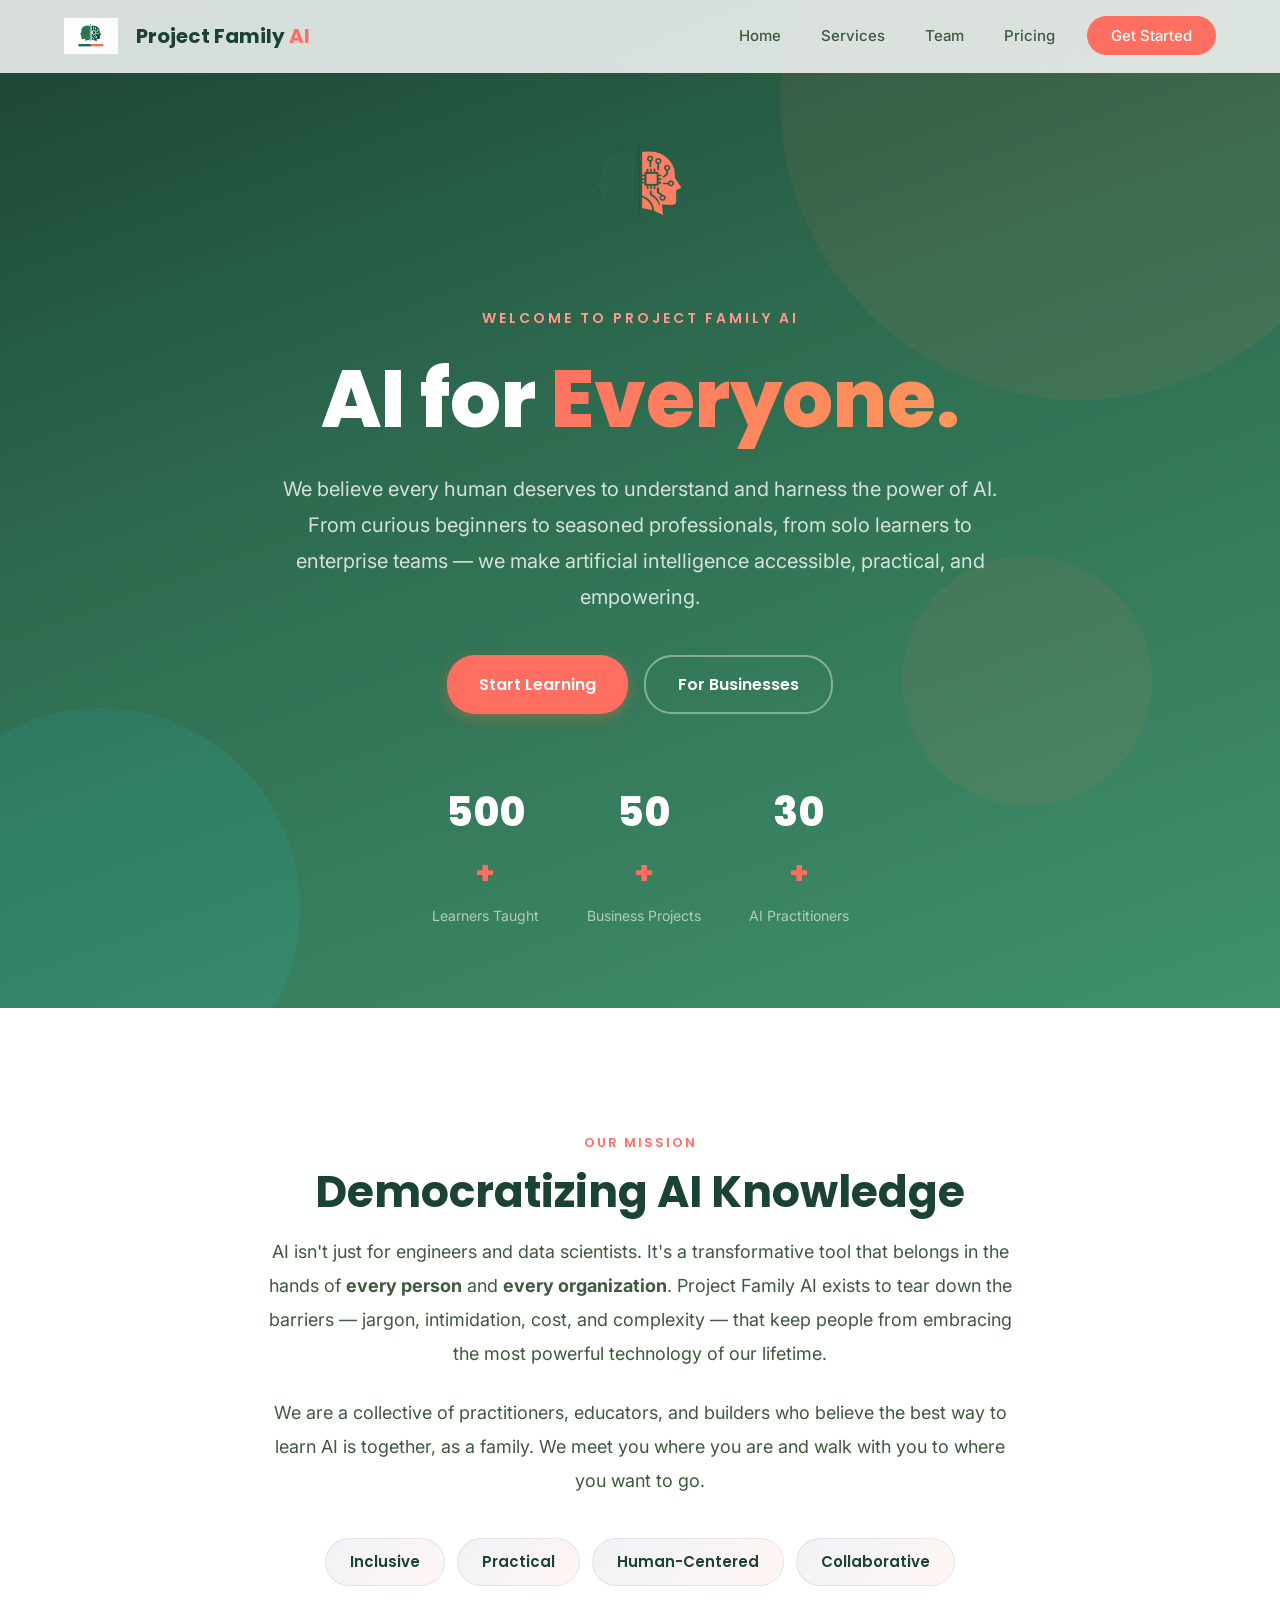
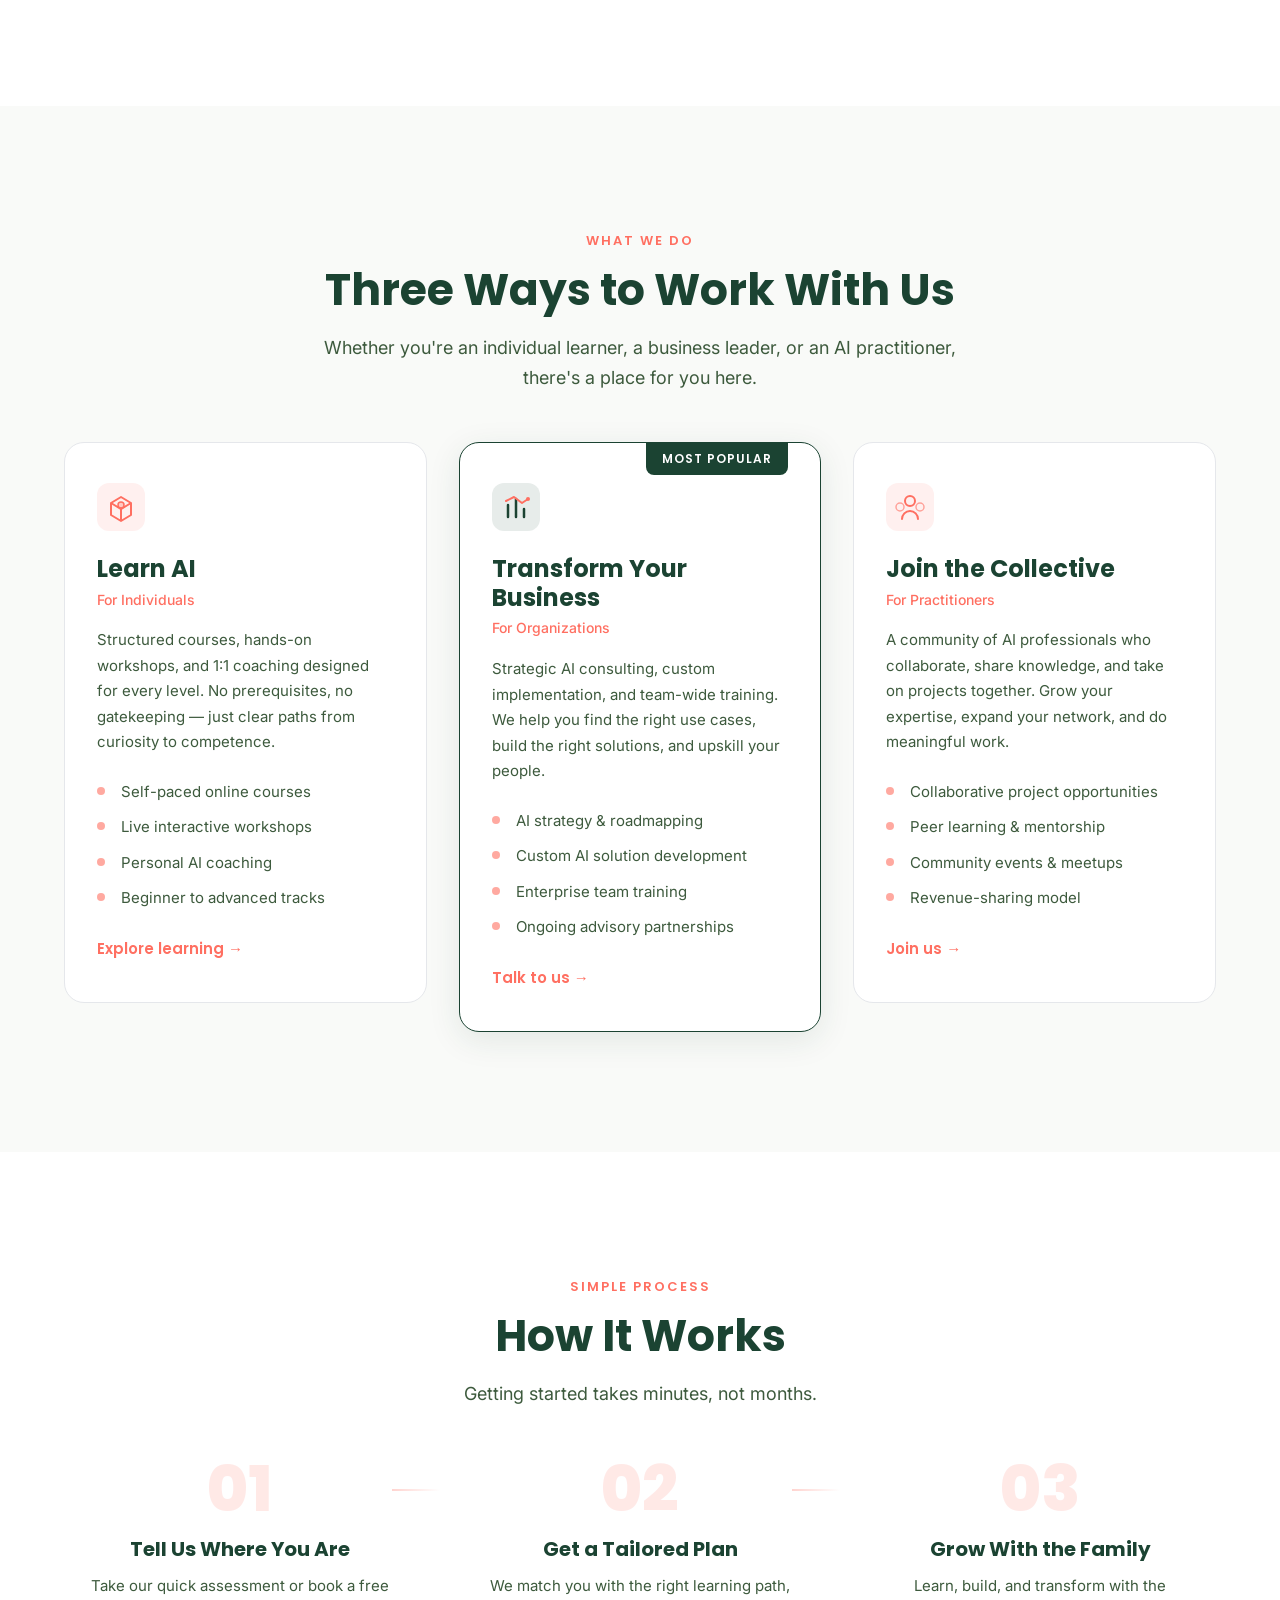
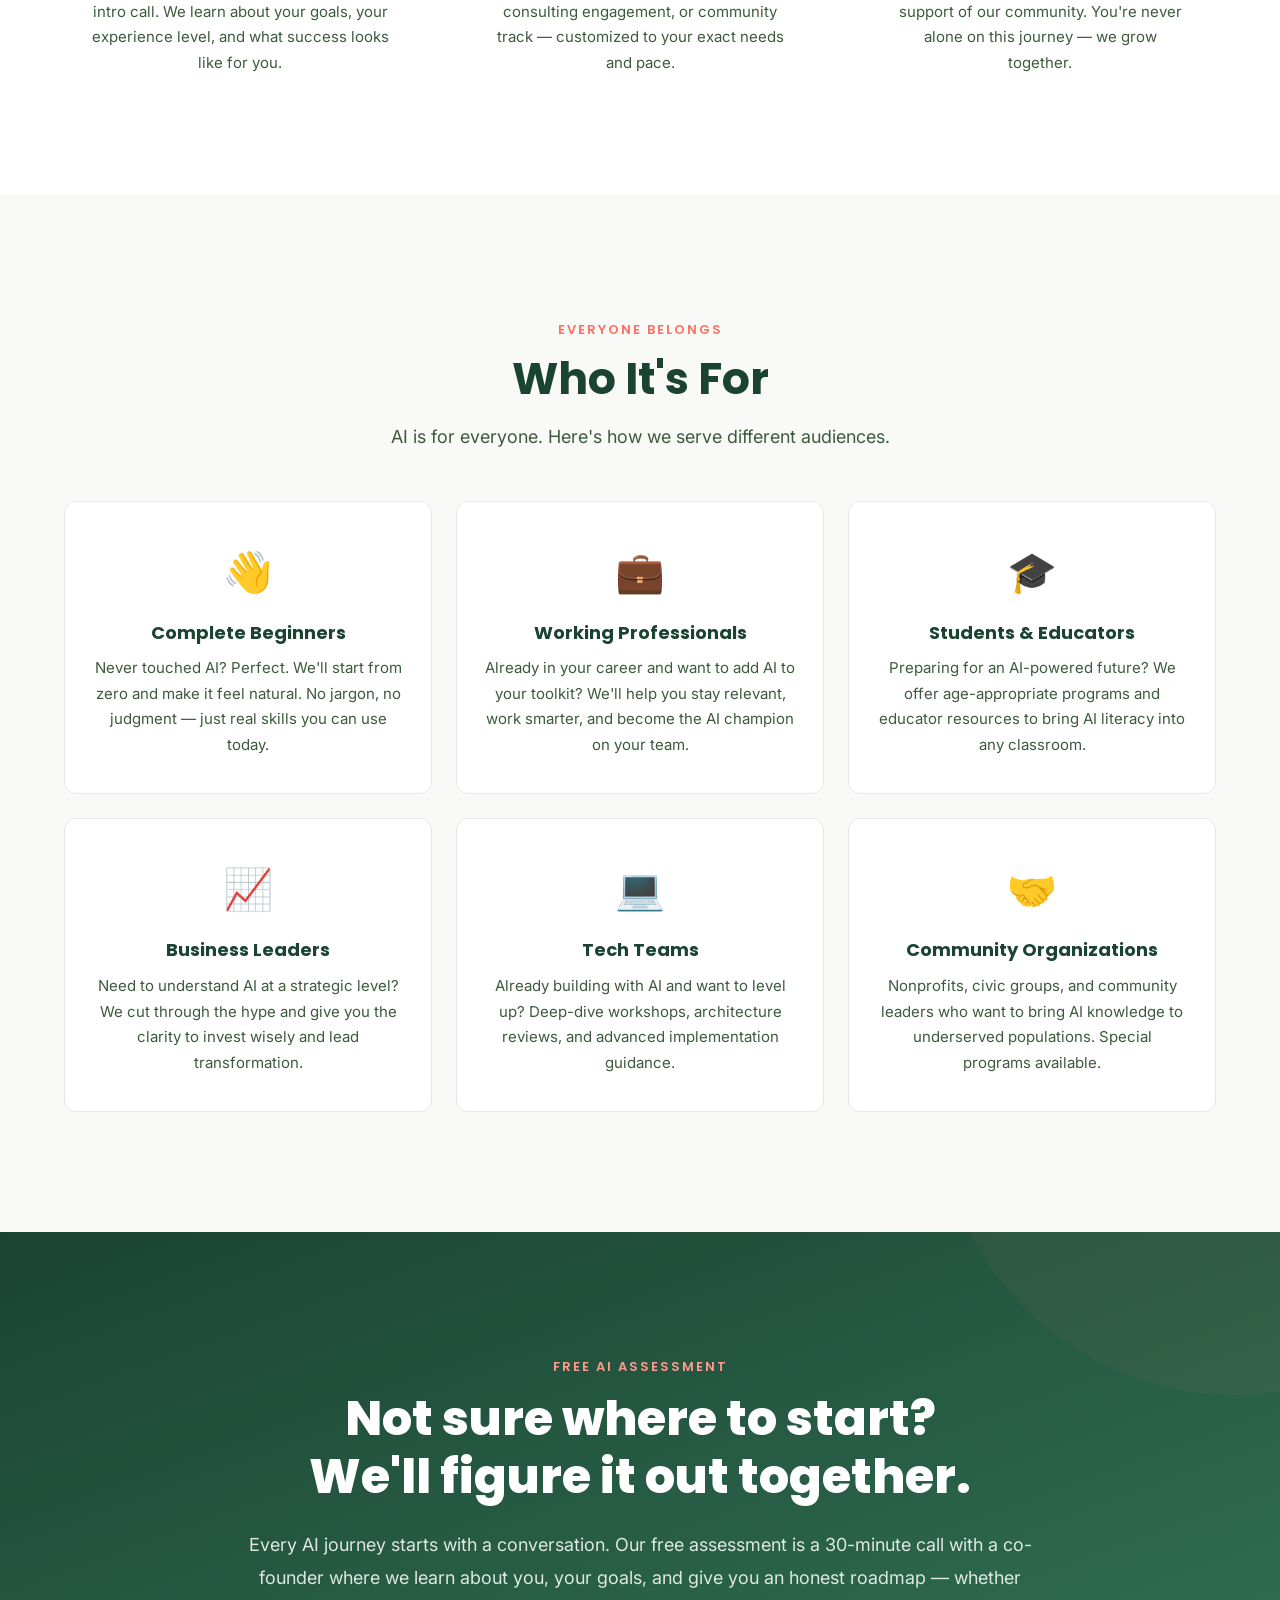
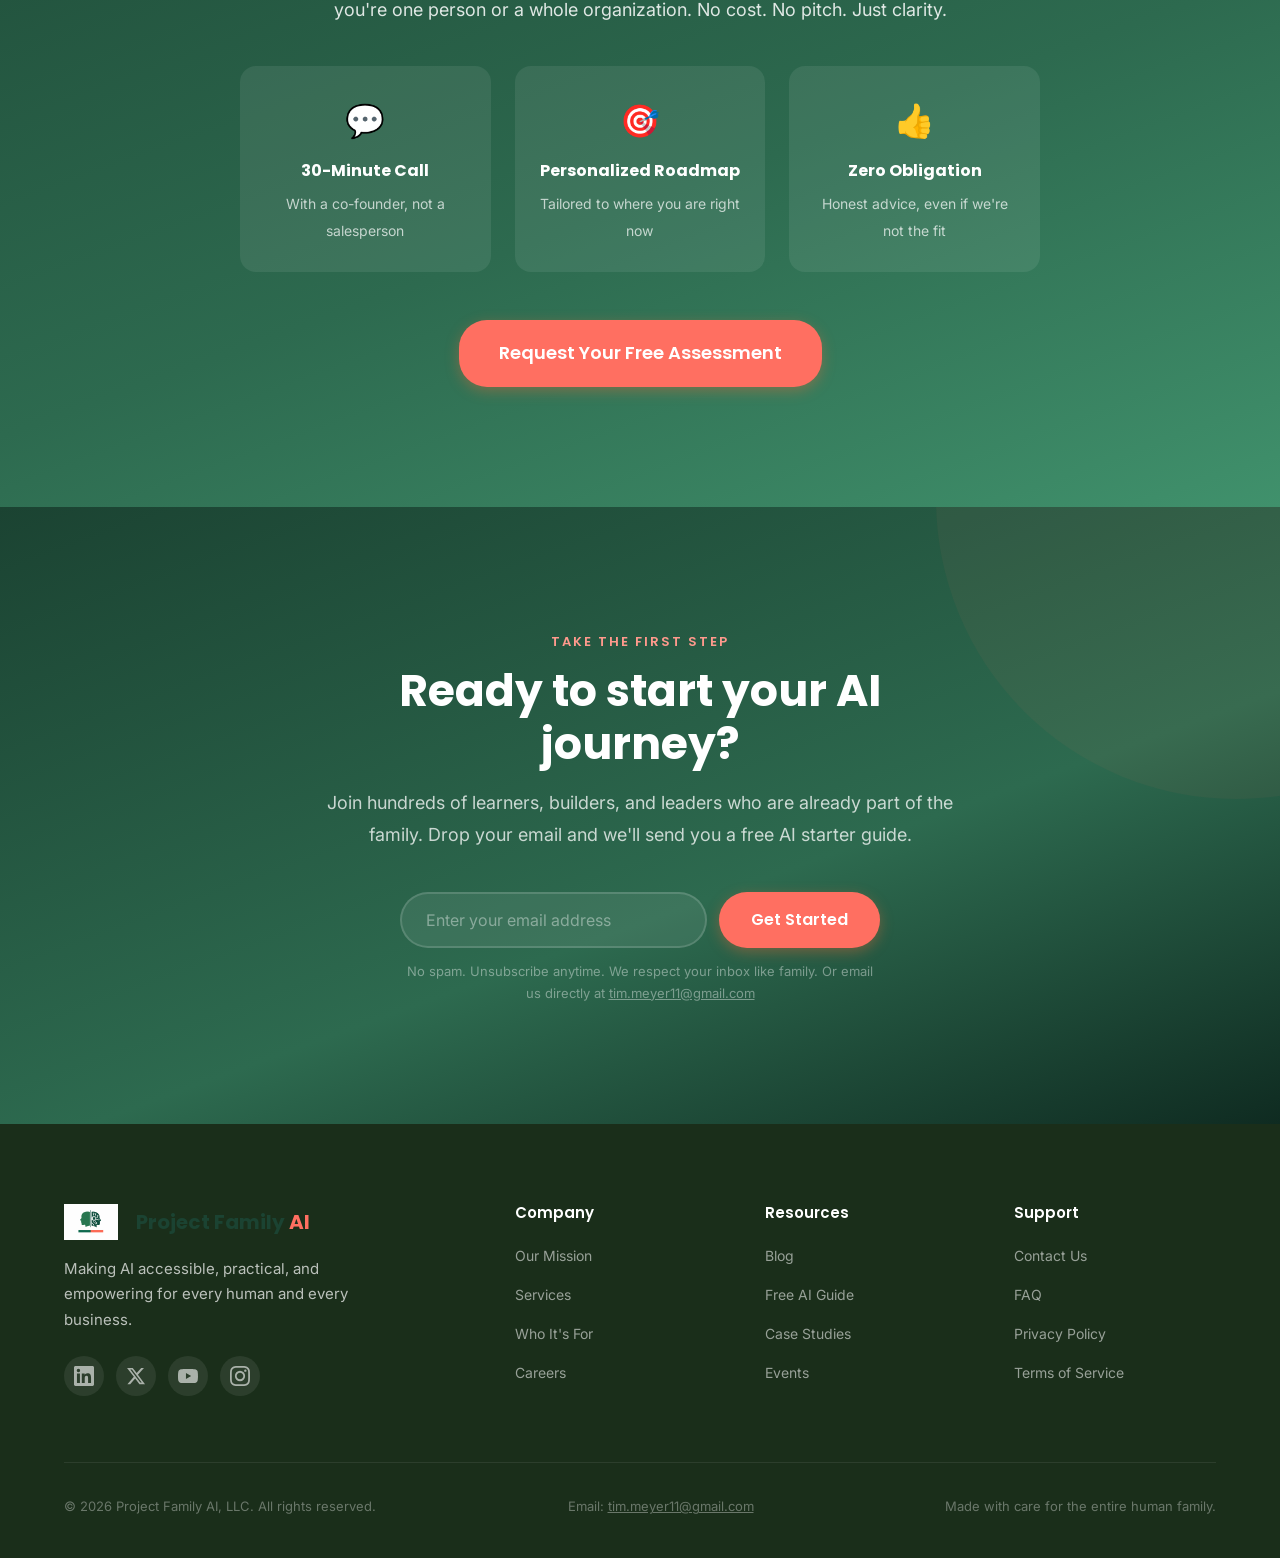
==== commit 008006f5: "Add peach logo variant to hero and branding docs" ====
--- a/index.html
+++ b/index.html
@@ -62,6 +62,9 @@
       <div class="shape shape-3"></div>
     </div>
     <div class="container hero-content">
+      <div style="text-align: center; margin-bottom: 32px;">
+        <img src="logo-peach.png" alt="Project Family AI" style="width: 220px; height: auto; display: inline-block;">
+      </div>
       <p class="hero-eyebrow">Welcome to Project Family AI</p>
       <h1 class="hero-headline">AI for <span class="text-gradient">Everyone.</span></h1>
       <p class="hero-subheadline">
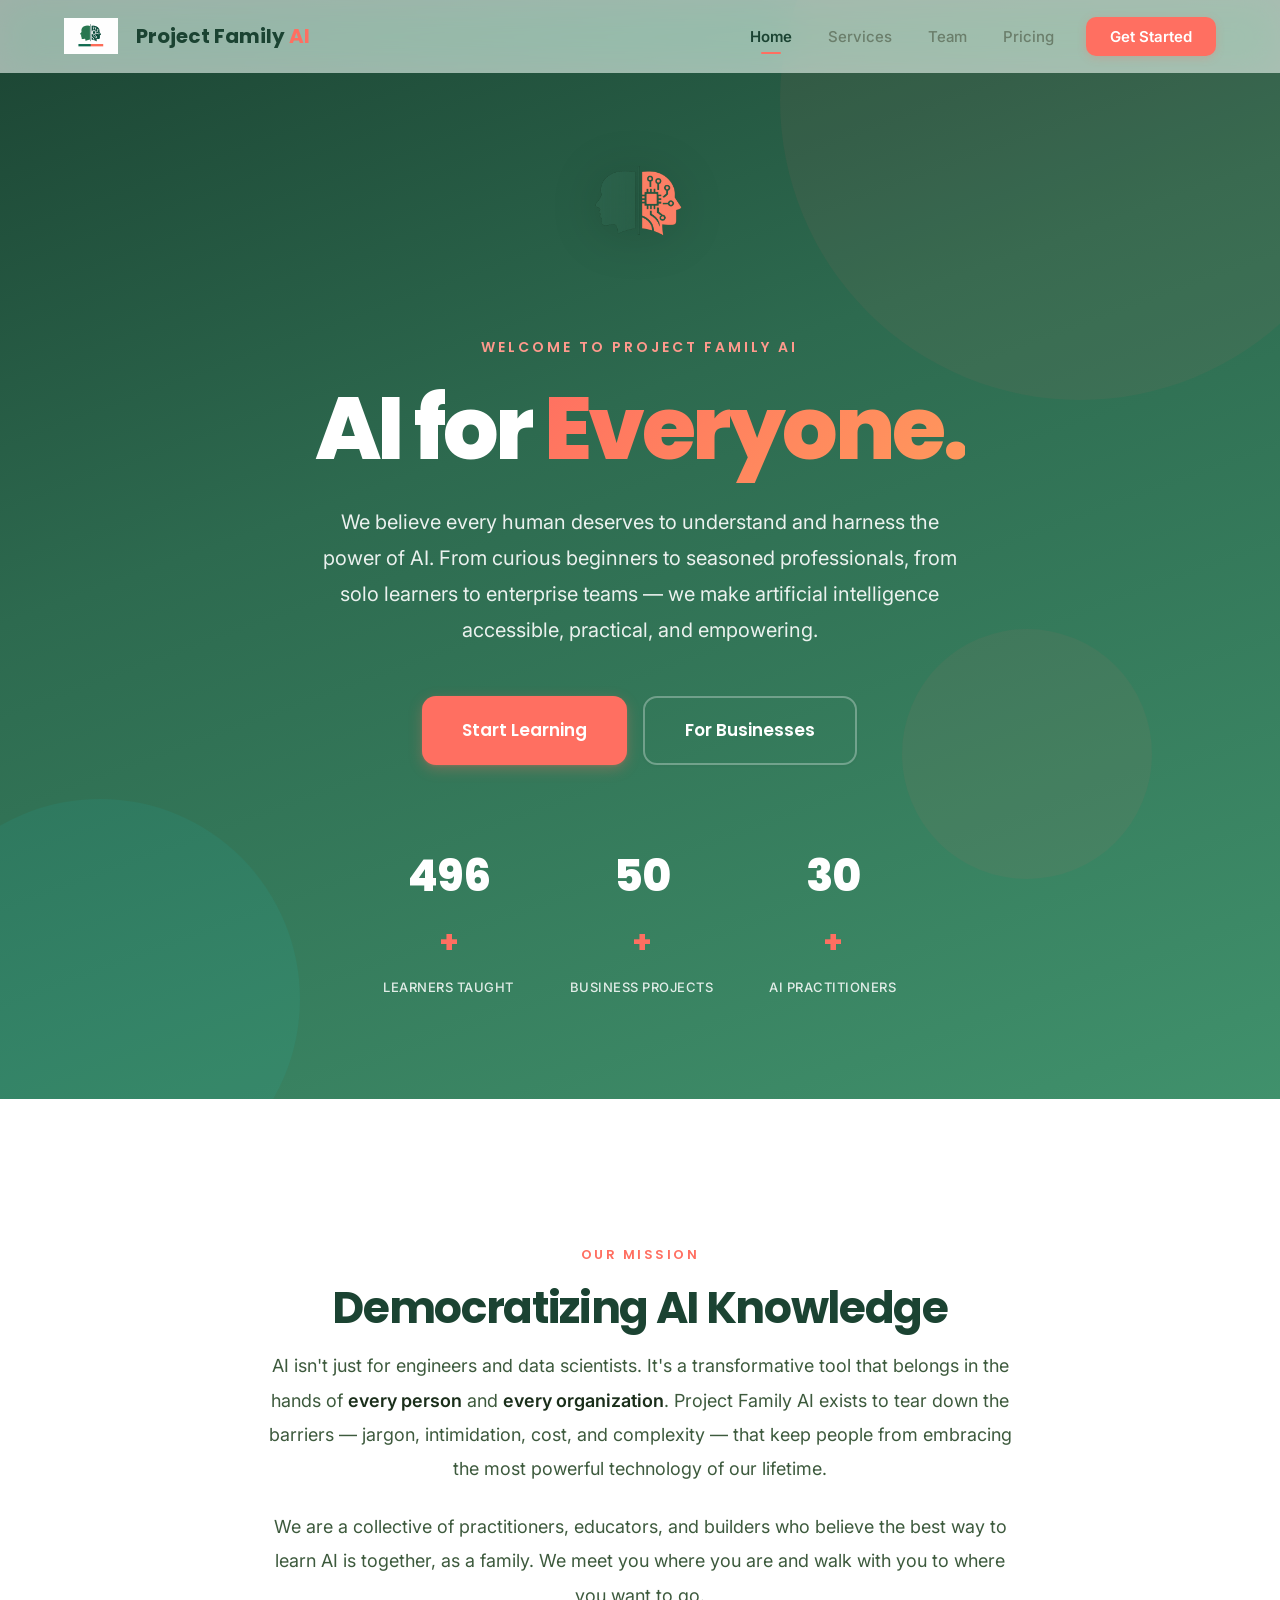
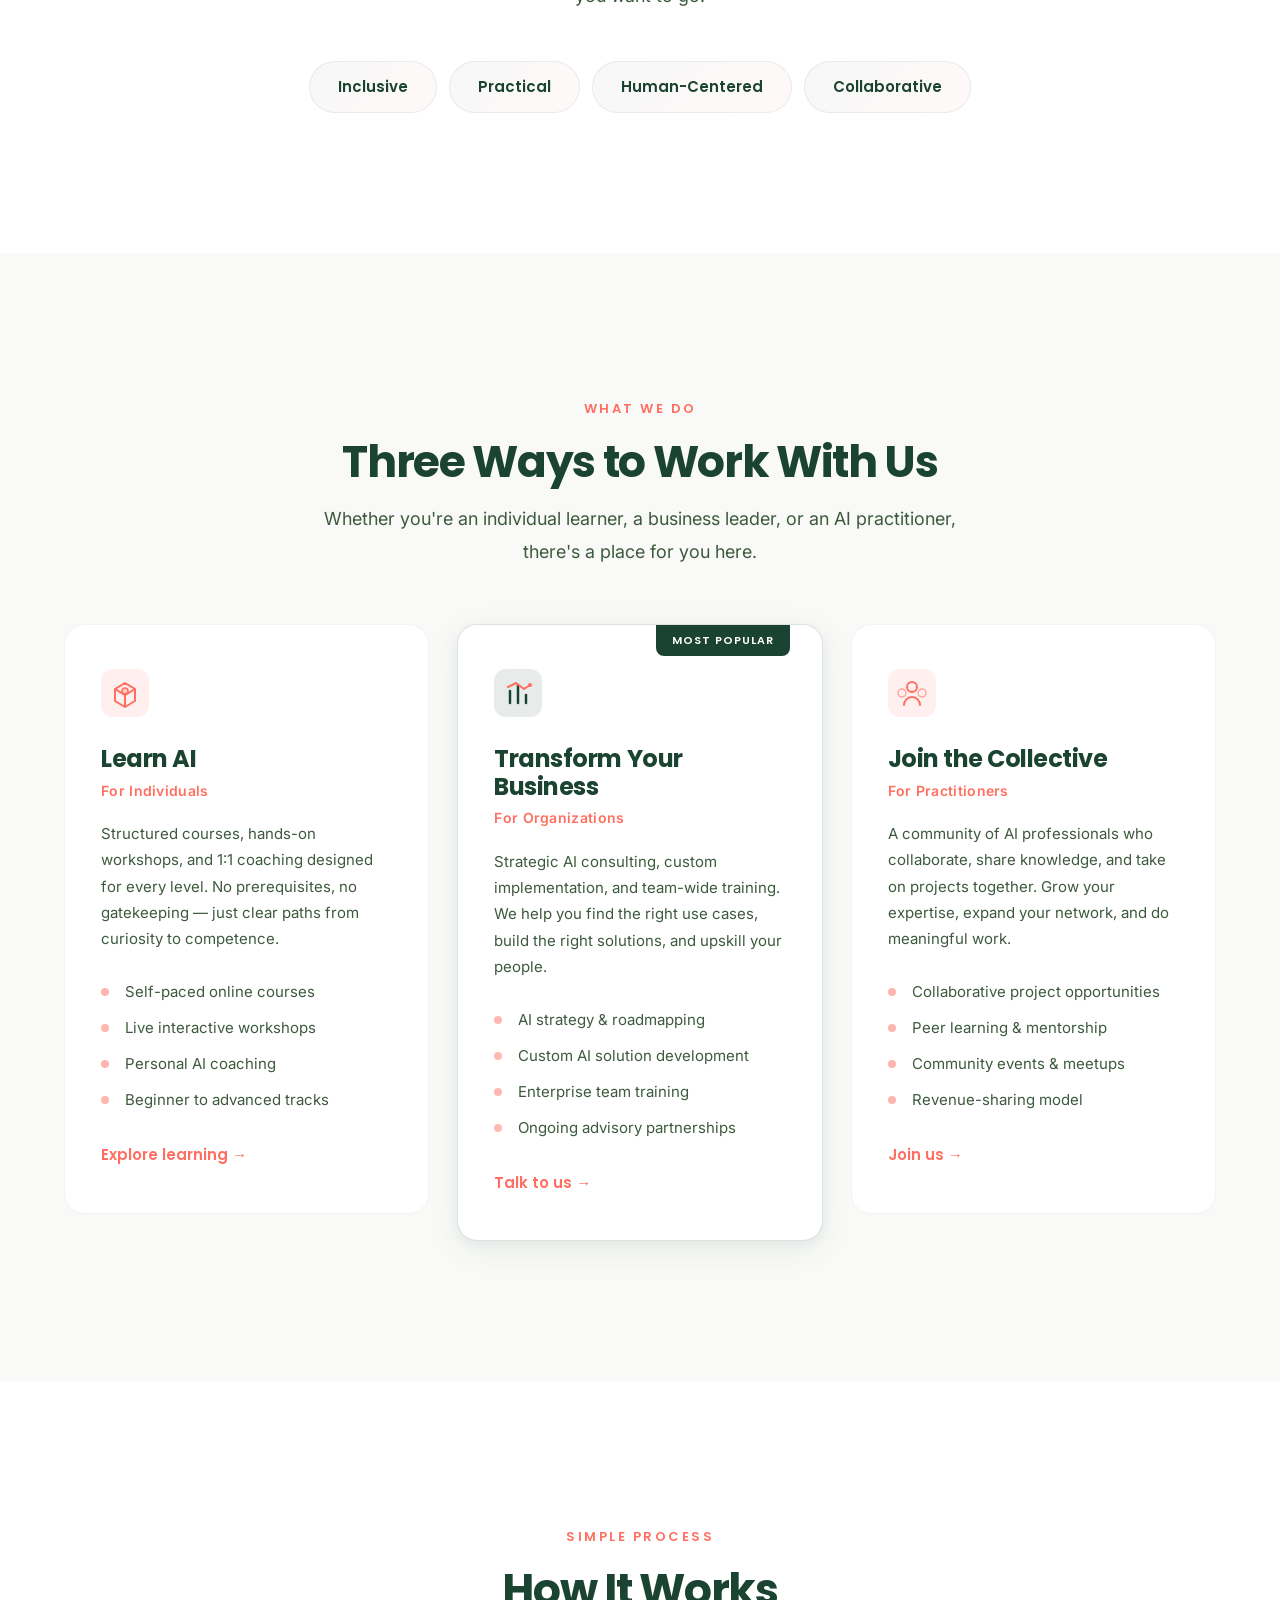
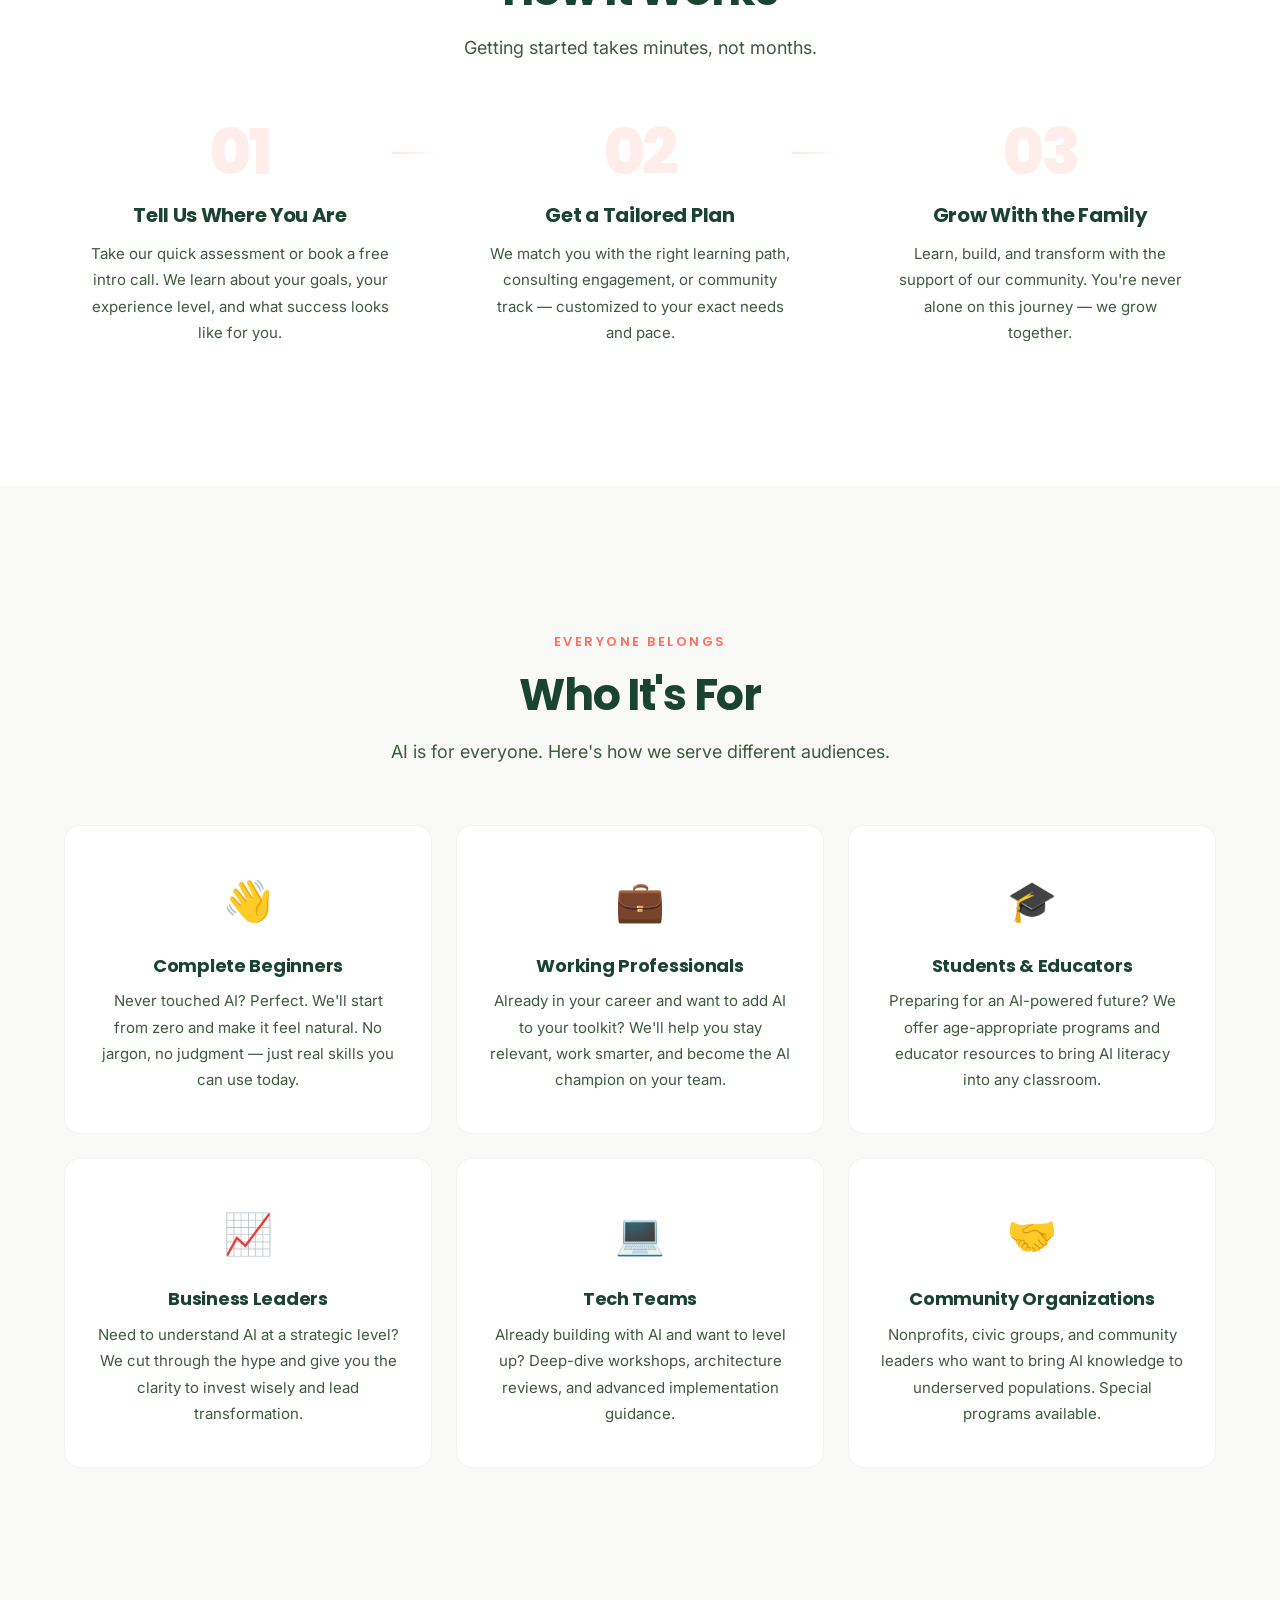
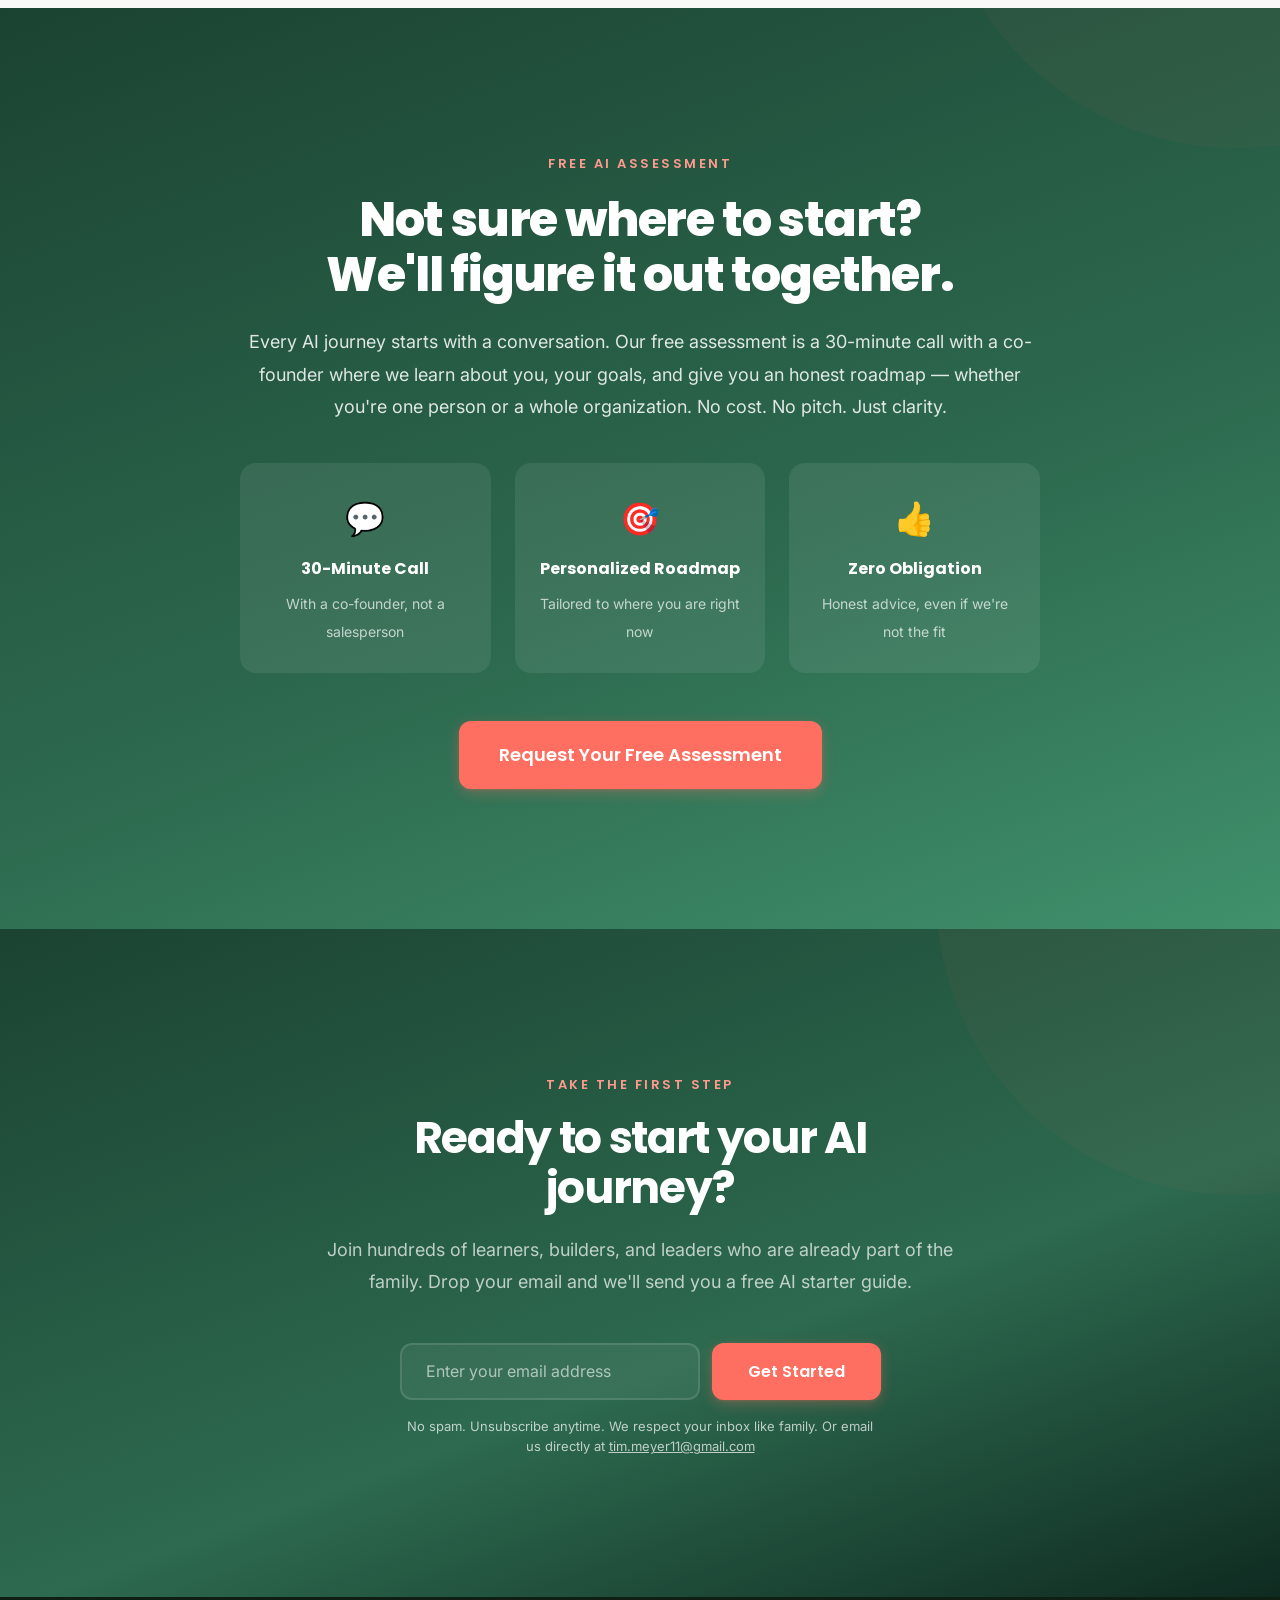
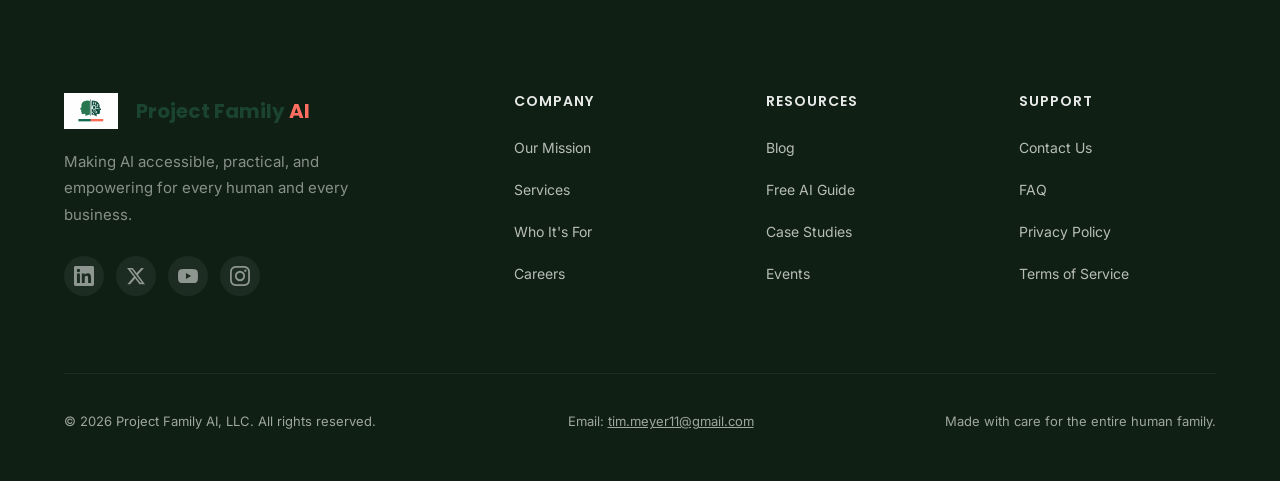
==== commit 9ac653ca: "World-class design polish + critical accessibility fixes (contrast, focus states, reduced motion)" ====
--- a/index.html
+++ b/index.html
@@ -6,6 +6,7 @@
   <meta name="description" content="Project Family AI — AI education and consulting for everyone. Learn AI at any level, transform your business, and join a collective of AI practitioners.">
   <meta name="keywords" content="AI education, artificial intelligence, AI consulting, AI training, machine learning, AI for beginners, business AI">
   <meta name="author" content="Project Family AI, LLC">
+  <meta name="theme-color" content="#1B4332">
 
   <!-- Open Graph -->
   <meta property="og:title" content="Project Family AI — AI for Everyone">
@@ -45,7 +46,7 @@
         <span class="hamburger"></span>
       </button>
       <ul class="nav-menu" id="navMenu">
-        <li><a href="index.html" class="nav-link">Home</a></li>
+        <li><a href="index.html" class="nav-link active">Home</a></li>
         <li><a href="#services" class="nav-link">Services</a></li>
         <li><a href="team.html" class="nav-link">Team</a></li>
         <li><a href="pricing.html" class="nav-link">Pricing</a></li>
@@ -62,7 +63,7 @@
       <div class="shape shape-3"></div>
     </div>
     <div class="container hero-content">
-      <div style="text-align: center; margin-bottom: 32px;">
+      <div class="hero-logo-wrapper">
         <img src="logo-peach.png" alt="Project Family AI" style="width: 220px; height: auto; display: inline-block;">
       </div>
       <p class="hero-eyebrow">Welcome to Project Family AI</p>
@@ -93,6 +94,8 @@
       </div>
     </div>
   </header>
+
+  <main>
 
   <!-- ======== MISSION ======== -->
   <section class="mission" id="mission">
@@ -130,7 +133,7 @@
       <h2 class="section-heading">Three Ways to Work With Us</h2>
       <p class="section-sub">Whether you're an individual learner, a business leader, or an AI practitioner, there's a place for you here.</p>
 
-      <div class="services-grid">
+      <div class="services-grid fade-in-stagger">
         <!-- Card 1: Learn AI -->
         <div class="service-card fade-in">
           <div class="card-icon">
@@ -265,7 +268,7 @@
       <h2 class="section-heading">Who It's For</h2>
       <p class="section-sub">AI is for everyone. Here's how we serve different audiences.</p>
 
-      <div class="audience-grid">
+      <div class="audience-grid fade-in-stagger">
         <div class="audience-card fade-in">
           <div class="audience-emoji">&#128075;</div>
           <h3>Complete Beginners</h3>
@@ -372,6 +375,8 @@
       </div>
     </div>
   </section>
+
+  </main>
 
   <!-- ======== FOOTER ======== -->
   <footer class="footer">
--- a/styles.css
+++ b/styles.css
@@ -15,22 +15,23 @@
   --color-text: #1A2E1A;
   --color-text-light: #3D5A3D;
   --color-text-muted: #6b7e6b;
-  --color-border: #e5e7eb;
+  --color-border: rgba(27, 67, 50, 0.08);
 
   --font-heading: 'Poppins', sans-serif;
   --font-body: 'Inter', sans-serif;
 
   --radius-sm: 8px;
-  --radius-md: 12px;
+  --radius-md: 16px;
   --radius-lg: 20px;
   --radius-xl: 28px;
 
-  --shadow-sm: 0 1px 3px rgba(27, 67, 50, 0.06);
-  --shadow-md: 0 4px 16px rgba(27, 67, 50, 0.08);
-  --shadow-lg: 0 8px 32px rgba(27, 67, 50, 0.10);
-  --shadow-xl: 0 16px 48px rgba(27, 67, 50, 0.12);
-
-  --transition: 0.3s cubic-bezier(0.4, 0, 0.2, 1);
+  --shadow-sm: 0 1px 3px rgba(27, 67, 50, 0.04), 0 1px 2px rgba(27, 67, 50, 0.03);
+  --shadow-md: 0 4px 16px rgba(27, 67, 50, 0.06), 0 2px 6px rgba(27, 67, 50, 0.04);
+  --shadow-lg: 0 8px 32px rgba(27, 67, 50, 0.08), 0 4px 12px rgba(27, 67, 50, 0.04);
+  --shadow-xl: 0 20px 48px rgba(27, 67, 50, 0.10), 0 8px 20px rgba(27, 67, 50, 0.06);
+
+  --transition: 0.25s cubic-bezier(0.4, 0, 0.2, 1);
+  --transition-slow: 0.4s cubic-bezier(0.4, 0, 0.2, 1);
   --container-width: 1200px;
 }
 
@@ -52,10 +53,11 @@
   font-family: var(--font-body);
   color: var(--color-text);
   background-color: var(--color-bg);
-  line-height: 1.7;
+  line-height: 1.75;
   -webkit-font-smoothing: antialiased;
   -moz-osx-font-smoothing: grayscale;
   overflow-x: hidden;
+  font-size: 16px;
 }
 
 img {
@@ -66,7 +68,22 @@
 a {
   text-decoration: none;
   color: inherit;
-  transition: color var(--transition);
+  transition: color var(--transition), opacity var(--transition);
+}
+
+a:hover {
+  opacity: 0.9;
+}
+
+a:focus-visible, button:focus-visible {
+  outline: 2px solid var(--color-accent);
+  outline-offset: 2px;
+}
+
+.btn:focus-visible {
+  outline: 2px solid var(--color-accent);
+  outline-offset: 3px;
+  box-shadow: 0 0 0 4px rgba(255, 111, 97, 0.25);
 }
 
 ul {
@@ -75,8 +92,17 @@
 
 h1, h2, h3, h4, h5, h6 {
   font-family: var(--font-heading);
-  line-height: 1.2;
+  line-height: 1.15;
   font-weight: 700;
+  letter-spacing: -0.02em;
+}
+
+h1 {
+  letter-spacing: -0.035em;
+}
+
+h2 {
+  letter-spacing: -0.025em;
 }
 
 /* ---------- UTILITY ---------- */
@@ -92,9 +118,9 @@
   font-size: 0.8125rem;
   font-weight: 600;
   text-transform: uppercase;
-  letter-spacing: 2px;
+  letter-spacing: 2.5px;
   color: var(--color-accent);
-  margin-bottom: 12px;
+  margin-bottom: 16px;
 }
 
 .section-eyebrow--light {
@@ -105,13 +131,15 @@
   font-size: clamp(1.75rem, 4vw, 2.75rem);
   color: var(--color-primary);
   margin-bottom: 16px;
+  letter-spacing: -0.03em;
 }
 
 .section-sub {
   font-size: 1.125rem;
   color: var(--color-text-light);
   max-width: 640px;
-  margin: 0 auto 48px;
+  margin: 0 auto 56px;
+  line-height: 1.8;
 }
 
 .text-gradient {
@@ -121,6 +149,7 @@
   -webkit-text-fill-color: transparent;
 }
 
+/* ---------- BUTTONS ---------- */
 .btn {
   display: inline-flex;
   align-items: center;
@@ -128,47 +157,68 @@
   font-family: var(--font-heading);
   font-size: 1rem;
   font-weight: 600;
-  padding: 14px 32px;
-  border-radius: var(--radius-xl);
+  padding: 16px 36px;
+  border-radius: 12px;
   border: none;
   cursor: pointer;
   transition: all var(--transition);
   white-space: nowrap;
+  position: relative;
+  overflow: hidden;
 }
 
 .btn-primary {
   background: var(--color-accent);
   color: #fff;
-  box-shadow: 0 4px 14px rgba(255, 107, 53, 0.35);
+  box-shadow: 0 4px 14px rgba(255, 111, 97, 0.3), 0 1px 3px rgba(255, 111, 97, 0.2);
 }
 .btn-primary:hover {
   background: var(--color-accent-dark);
   transform: translateY(-2px);
-  box-shadow: 0 6px 20px rgba(255, 107, 53, 0.45);
+  box-shadow: 0 8px 24px rgba(255, 111, 97, 0.4), 0 2px 6px rgba(255, 111, 97, 0.25);
+  opacity: 1;
+}
+.btn-primary:active {
+  transform: translateY(0);
+  box-shadow: 0 2px 8px rgba(255, 111, 97, 0.3);
 }
 
 .btn-secondary {
   background: transparent;
   color: var(--color-primary);
   border: 2px solid var(--color-primary);
+  box-shadow: 0 1px 3px rgba(27, 67, 50, 0.06);
 }
 .btn-secondary:hover {
   background: var(--color-primary);
   color: #fff;
   transform: translateY(-2px);
+  box-shadow: 0 6px 20px rgba(27, 67, 50, 0.2);
+  opacity: 1;
+}
+.btn-secondary:active {
+  transform: translateY(0);
 }
 
 /* ---------- FADE-IN ANIMATION ---------- */
 .fade-in {
   opacity: 0;
-  transform: translateY(30px);
-  transition: opacity 0.6s ease-out, transform 0.6s ease-out;
+  transform: translateY(24px);
+  transition: opacity 0.7s cubic-bezier(0.16, 1, 0.3, 1), transform 0.7s cubic-bezier(0.16, 1, 0.3, 1);
 }
 
 .fade-in.visible {
   opacity: 1;
   transform: translateY(0);
 }
+
+/* Staggered fade-in for children */
+.fade-in-stagger > .fade-in:nth-child(1) { transition-delay: 0s; }
+.fade-in-stagger > .fade-in:nth-child(2) { transition-delay: 0.08s; }
+.fade-in-stagger > .fade-in:nth-child(3) { transition-delay: 0.16s; }
+.fade-in-stagger > .fade-in:nth-child(4) { transition-delay: 0.24s; }
+.fade-in-stagger > .fade-in:nth-child(5) { transition-delay: 0.32s; }
+.fade-in-stagger > .fade-in:nth-child(6) { transition-delay: 0.4s; }
 
 /* ---------- NAVIGATION ---------- */
 .navbar {
@@ -177,17 +227,17 @@
   left: 0;
   right: 0;
   z-index: 1000;
-  background: rgba(248, 249, 250, 0.85);
-  backdrop-filter: blur(16px);
-  -webkit-backdrop-filter: blur(16px);
+  background: rgba(249, 250, 248, 0.6);
+  backdrop-filter: blur(20px) saturate(180%);
+  -webkit-backdrop-filter: blur(20px) saturate(180%);
   border-bottom: 1px solid transparent;
   transition: all var(--transition);
 }
 
 .navbar.scrolled {
-  background: rgba(255, 255, 255, 0.95);
-  border-bottom-color: var(--color-border);
-  box-shadow: var(--shadow-sm);
+  background: rgba(255, 255, 255, 0.92);
+  border-bottom-color: rgba(27, 67, 50, 0.06);
+  box-shadow: 0 1px 8px rgba(27, 67, 50, 0.04);
 }
 
 .nav-container {
@@ -205,6 +255,11 @@
   font-size: 1.25rem;
   font-weight: 700;
   color: var(--color-primary);
+  transition: opacity var(--transition);
+}
+
+.nav-logo:hover {
+  opacity: 0.8;
 }
 
 .logo-icon {
@@ -219,32 +274,57 @@
 .nav-menu {
   display: flex;
   align-items: center;
-  gap: 8px;
+  gap: 4px;
 }
 
 .nav-link {
   font-size: 0.9375rem;
   font-weight: 500;
-  color: var(--color-text-light);
+  color: var(--color-text-muted);
   padding: 8px 16px;
   border-radius: var(--radius-sm);
   transition: all var(--transition);
+  position: relative;
 }
 
 .nav-link:hover {
   color: var(--color-primary);
-  background: rgba(10, 36, 99, 0.04);
+  background: rgba(27, 67, 50, 0.04);
+  opacity: 1;
+}
+
+/* Active page indicator */
+.nav-link.active {
+  color: var(--color-primary);
+  font-weight: 600;
+}
+
+.nav-link.active::after {
+  content: '';
+  position: absolute;
+  bottom: 0;
+  left: 50%;
+  transform: translateX(-50%);
+  width: 20px;
+  height: 2px;
+  background: var(--color-accent);
+  border-radius: 1px;
 }
 
 .nav-cta-btn {
   background: var(--color-accent) !important;
   color: #fff !important;
-  border-radius: var(--radius-xl) !important;
+  border-radius: 10px !important;
   padding: 10px 24px !important;
-  margin-left: 8px;
+  margin-left: 12px;
+  font-weight: 600 !important;
+  box-shadow: 0 2px 8px rgba(255, 111, 97, 0.25);
+  transition: all var(--transition) !important;
 }
 .nav-cta-btn:hover {
   background: var(--color-accent-dark) !important;
+  transform: translateY(-1px);
+  box-shadow: 0 4px 12px rgba(255, 111, 97, 0.35) !important;
 }
 
 /* Hamburger */
@@ -295,7 +375,7 @@
   min-height: 100vh;
   display: flex;
   align-items: center;
-  padding: 120px 0 80px;
+  padding: 140px 0 100px;
   background: linear-gradient(160deg, #1B4332 0%, #2D6A4F 40%, #40916C 100%);
   overflow: hidden;
 }
@@ -310,7 +390,7 @@
 .shape {
   position: absolute;
   border-radius: 50%;
-  opacity: 0.08;
+  opacity: 0.06;
 }
 
 .shape-1 {
@@ -351,8 +431,32 @@
   position: relative;
   z-index: 1;
   text-align: center;
-  max-width: 800px;
+  max-width: 820px;
   margin: 0 auto;
+}
+
+/* Hero logo animation */
+.hero-logo-wrapper {
+  text-align: center;
+  margin-bottom: 40px;
+  opacity: 0;
+  animation: heroLogoReveal 1s cubic-bezier(0.16, 1, 0.3, 1) 0.1s forwards;
+}
+
+.hero-logo-wrapper img {
+  display: inline-block;
+  filter: drop-shadow(0 4px 24px rgba(0, 0, 0, 0.15));
+}
+
+@keyframes heroLogoReveal {
+  from {
+    opacity: 0;
+    transform: scale(0.9) translateY(10px);
+  }
+  to {
+    opacity: 1;
+    transform: scale(1) translateY(0);
+  }
 }
 
 .hero-eyebrow {
@@ -362,27 +466,32 @@
   text-transform: uppercase;
   letter-spacing: 3px;
   color: var(--color-accent-light);
-  margin-bottom: 20px;
+  margin-bottom: 24px;
   opacity: 0;
-  animation: fadeInUp 0.8s ease-out 0.2s forwards;
+  animation: fadeInUp 0.8s ease-out 0.3s forwards;
 }
 
 .hero-headline {
-  font-size: clamp(2.5rem, 7vw, 5rem);
+  font-size: clamp(3rem, 8vw, 5.5rem);
   font-weight: 800;
   color: #fff;
-  margin-bottom: 24px;
+  margin-bottom: 28px;
+  letter-spacing: -0.04em;
+  line-height: 1.05;
   opacity: 0;
-  animation: fadeInUp 0.8s ease-out 0.4s forwards;
+  animation: fadeInUp 0.8s ease-out 0.5s forwards;
 }
 
 .hero-subheadline {
-  font-size: clamp(1rem, 2vw, 1.25rem);
-  color: rgba(255, 255, 255, 0.8);
+  font-size: clamp(1.0625rem, 2vw, 1.25rem);
+  color: rgba(255, 255, 255, 0.9);
   line-height: 1.8;
-  margin-bottom: 40px;
+  margin-bottom: 48px;
+  max-width: 640px;
+  margin-left: auto;
+  margin-right: auto;
   opacity: 0;
-  animation: fadeInUp 0.8s ease-out 0.6s forwards;
+  animation: fadeInUp 0.8s ease-out 0.7s forwards;
 }
 
 .hero-ctas {
@@ -390,14 +499,23 @@
   gap: 16px;
   justify-content: center;
   flex-wrap: wrap;
-  margin-bottom: 64px;
+  margin-bottom: 72px;
   opacity: 0;
-  animation: fadeInUp 0.8s ease-out 0.8s forwards;
+  animation: fadeInUp 0.8s ease-out 0.9s forwards;
+}
+
+.hero .btn-primary {
+  padding: 18px 40px;
+  font-size: 1.0625rem;
+  border-radius: 14px;
 }
 
 .hero .btn-secondary {
   color: #fff;
-  border-color: rgba(255, 255, 255, 0.4);
+  border-color: rgba(255, 255, 255, 0.3);
+  padding: 18px 40px;
+  font-size: 1.0625rem;
+  border-radius: 14px;
 }
 .hero .btn-secondary:hover {
   background: #fff;
@@ -407,11 +525,11 @@
 
 .hero-stats {
   display: flex;
-  gap: 48px;
+  gap: 56px;
   justify-content: center;
   flex-wrap: wrap;
   opacity: 0;
-  animation: fadeInUp 0.8s ease-out 1s forwards;
+  animation: fadeInUp 0.8s ease-out 1.1s forwards;
 }
 
 .stat {
@@ -421,9 +539,10 @@
 .stat-number {
   display: block;
   font-family: var(--font-heading);
-  font-size: 2.5rem;
+  font-size: 2.75rem;
   font-weight: 800;
   color: #fff;
+  letter-spacing: -0.03em;
 }
 
 .stat-plus {
@@ -435,15 +554,18 @@
 
 .stat-label {
   display: block;
-  font-size: 0.875rem;
-  color: rgba(255, 255, 255, 0.6);
-  margin-top: 4px;
+  font-size: 0.8125rem;
+  color: rgba(255, 255, 255, 0.85);
+  margin-top: 6px;
+  font-weight: 500;
+  letter-spacing: 0.5px;
+  text-transform: uppercase;
 }
 
 @keyframes fadeInUp {
   from {
     opacity: 0;
-    transform: translateY(30px);
+    transform: translateY(24px);
   }
   to {
     opacity: 1;
@@ -453,7 +575,7 @@
 
 /* ---------- MISSION ---------- */
 .mission {
-  padding: 120px 0;
+  padding: 140px 0;
   background: var(--color-bg-white);
   text-align: center;
 }
@@ -470,18 +592,23 @@
   line-height: 1.9;
 }
 
+.mission-text strong {
+  color: var(--color-text);
+  font-weight: 600;
+}
+
 .mission-values {
   display: flex;
   gap: 12px;
   justify-content: center;
   flex-wrap: wrap;
-  margin-top: 40px;
+  margin-top: 48px;
 }
 
 .value-pill {
-  padding: 10px 24px;
-  background: linear-gradient(135deg, rgba(10, 36, 99, 0.06) 0%, rgba(255, 107, 53, 0.06) 100%);
-  border: 1px solid rgba(10, 36, 99, 0.08);
+  padding: 12px 28px;
+  background: linear-gradient(135deg, rgba(27, 67, 50, 0.04) 0%, rgba(255, 111, 97, 0.04) 100%);
+  border: 1px solid rgba(27, 67, 50, 0.08);
   border-radius: var(--radius-xl);
   font-family: var(--font-heading);
   font-size: 0.9375rem;
@@ -495,11 +622,12 @@
   color: #fff;
   border-color: var(--color-primary);
   transform: translateY(-2px);
+  box-shadow: 0 4px 16px rgba(27, 67, 50, 0.2);
 }
 
 /* ---------- SERVICES ---------- */
 .services {
-  padding: 120px 0;
+  padding: 140px 0;
   background: var(--color-bg);
   text-align: center;
 }
@@ -507,7 +635,7 @@
 .services-grid {
   display: grid;
   grid-template-columns: repeat(3, 1fr);
-  gap: 32px;
+  gap: 28px;
   align-items: start;
 }
 
@@ -515,26 +643,26 @@
   position: relative;
   background: var(--color-bg-white);
   border-radius: var(--radius-lg);
-  padding: 40px 32px;
+  padding: 44px 36px;
   text-align: left;
-  border: 1px solid var(--color-border);
-  transition: all var(--transition);
+  border: 1px solid rgba(27, 67, 50, 0.06);
+  transition: all var(--transition-slow);
   overflow: hidden;
 }
 
 .service-card:hover {
-  transform: translateY(-6px);
+  transform: translateY(-4px);
   box-shadow: var(--shadow-xl);
   border-color: transparent;
 }
 
 .service-card.featured {
-  border-color: var(--color-primary);
+  border-color: rgba(27, 67, 50, 0.15);
   box-shadow: var(--shadow-lg);
 }
 
 .service-card.featured:hover {
-  box-shadow: 0 20px 60px rgba(10, 36, 99, 0.15);
+  box-shadow: 0 24px 64px rgba(27, 67, 50, 0.12);
 }
 
 .card-badge {
@@ -544,7 +672,7 @@
   background: var(--color-primary);
   color: #fff;
   font-family: var(--font-heading);
-  font-size: 0.75rem;
+  font-size: 0.6875rem;
   font-weight: 600;
   padding: 6px 16px;
   border-radius: 0 0 var(--radius-sm) var(--radius-sm);
@@ -555,31 +683,38 @@
 .card-icon {
   width: 48px;
   height: 48px;
-  margin-bottom: 24px;
+  margin-bottom: 28px;
+  transition: transform var(--transition);
+}
+
+.service-card:hover .card-icon {
+  transform: scale(1.05);
 }
 
 .card-title {
   font-size: 1.5rem;
   color: var(--color-primary);
-  margin-bottom: 4px;
+  margin-bottom: 6px;
+  letter-spacing: -0.02em;
 }
 
 .card-audience {
   font-size: 0.875rem;
-  font-weight: 500;
+  font-weight: 600;
   color: var(--color-accent);
-  margin-bottom: 16px;
+  margin-bottom: 18px;
+  letter-spacing: 0.3px;
 }
 
 .card-description {
   font-size: 0.9375rem;
   color: var(--color-text-light);
-  margin-bottom: 24px;
-  line-height: 1.7;
+  margin-bottom: 28px;
+  line-height: 1.75;
 }
 
 .card-features {
-  margin-bottom: 24px;
+  margin-bottom: 28px;
 }
 
 .card-features li {
@@ -587,7 +722,8 @@
   padding-left: 24px;
   font-size: 0.9375rem;
   color: var(--color-text-light);
-  margin-bottom: 10px;
+  margin-bottom: 12px;
+  line-height: 1.6;
 }
 
 .card-features li::before {
@@ -599,7 +735,12 @@
   height: 8px;
   border-radius: 50%;
   background: var(--color-accent);
-  opacity: 0.6;
+  opacity: 0.5;
+  transition: opacity var(--transition);
+}
+
+.service-card:hover .card-features li::before {
+  opacity: 0.8;
 }
 
 .card-link {
@@ -608,16 +749,20 @@
   font-weight: 600;
   color: var(--color-accent);
   transition: all var(--transition);
+  display: inline-flex;
+  align-items: center;
+  gap: 4px;
 }
 
 .card-link:hover {
   color: var(--color-accent-dark);
-  letter-spacing: 0.5px;
+  gap: 8px;
+  opacity: 1;
 }
 
 /* ---------- HOW IT WORKS ---------- */
 .how-it-works {
-  padding: 120px 0;
+  padding: 140px 0;
   background: var(--color-bg-white);
   text-align: center;
 }
@@ -632,6 +777,11 @@
 .step {
   position: relative;
   text-align: center;
+  transition: transform var(--transition);
+}
+
+.step:hover {
+  transform: translateY(-4px);
 }
 
 .step-number {
@@ -639,9 +789,15 @@
   font-size: 4rem;
   font-weight: 800;
   color: var(--color-accent);
-  opacity: 0.15;
+  opacity: 0.12;
   line-height: 1;
-  margin-bottom: 16px;
+  margin-bottom: 20px;
+  letter-spacing: -0.04em;
+  transition: opacity var(--transition);
+}
+
+.step:hover .step-number {
+  opacity: 0.2;
 }
 
 .step-connector {
@@ -651,13 +807,14 @@
 .step-title {
   font-size: 1.25rem;
   color: var(--color-primary);
-  margin-bottom: 12px;
+  margin-bottom: 14px;
+  letter-spacing: -0.015em;
 }
 
 .step-description {
   font-size: 0.9375rem;
   color: var(--color-text-light);
-  line-height: 1.7;
+  line-height: 1.75;
   max-width: 300px;
   margin: 0 auto;
 }
@@ -672,13 +829,13 @@
     width: 48px;
     height: 2px;
     background: linear-gradient(90deg, var(--color-accent) 0%, transparent 100%);
-    opacity: 0.3;
+    opacity: 0.2;
   }
 }
 
 /* ---------- WHO IT'S FOR ---------- */
 .who-its-for {
-  padding: 120px 0;
+  padding: 140px 0;
   background: var(--color-bg);
   text-align: center;
 }
@@ -692,10 +849,10 @@
 .audience-card {
   background: var(--color-bg-white);
   border-radius: var(--radius-md);
-  padding: 36px 28px;
+  padding: 40px 32px;
   text-align: center;
-  border: 1px solid var(--color-border);
-  transition: all var(--transition);
+  border: 1px solid rgba(27, 67, 50, 0.06);
+  transition: all var(--transition-slow);
 }
 
 .audience-card:hover {
@@ -706,24 +863,30 @@
 
 .audience-emoji {
   font-size: 2.5rem;
-  margin-bottom: 16px;
+  margin-bottom: 20px;
+  transition: transform var(--transition);
+}
+
+.audience-card:hover .audience-emoji {
+  transform: scale(1.1);
 }
 
 .audience-card h3 {
   font-size: 1.125rem;
   color: var(--color-primary);
   margin-bottom: 12px;
+  letter-spacing: -0.015em;
 }
 
 .audience-card p {
   font-size: 0.9375rem;
   color: var(--color-text-light);
-  line-height: 1.7;
+  line-height: 1.75;
 }
 
 /* ---------- TESTIMONIALS ---------- */
 .testimonials {
-  padding: 120px 0;
+  padding: 140px 0;
   background: var(--color-bg-white);
   text-align: center;
 }
@@ -731,16 +894,17 @@
 .testimonials-grid {
   display: grid;
   grid-template-columns: repeat(3, 1fr);
-  gap: 32px;
+  gap: 28px;
 }
 
 .testimonial-card {
   background: var(--color-bg);
   border-radius: var(--radius-lg);
-  padding: 36px 28px;
+  padding: 40px 32px;
   text-align: left;
   position: relative;
-  transition: all var(--transition);
+  transition: all var(--transition-slow);
+  border: 1px solid rgba(27, 67, 50, 0.04);
 }
 
 .testimonial-card:hover {
@@ -807,7 +971,7 @@
 
 /* ---------- CTA SECTION ---------- */
 .cta-section {
-  padding: 120px 0;
+  padding: 140px 0;
   background: linear-gradient(160deg, #1B4332 0%, #2D6A4F 60%, var(--color-primary-dark) 100%);
   text-align: center;
   position: relative;
@@ -823,7 +987,7 @@
   height: 600px;
   border-radius: 50%;
   background: var(--color-accent);
-  opacity: 0.05;
+  opacity: 0.04;
 }
 
 .cta-content {
@@ -836,13 +1000,14 @@
 .cta-heading {
   font-size: clamp(1.75rem, 4vw, 2.75rem);
   color: #fff;
-  margin-bottom: 16px;
+  margin-bottom: 20px;
+  letter-spacing: -0.03em;
 }
 
 .cta-sub {
   font-size: 1.125rem;
-  color: rgba(255, 255, 255, 0.75);
-  margin-bottom: 40px;
+  color: rgba(255, 255, 255, 0.7);
+  margin-bottom: 44px;
   line-height: 1.8;
 }
 
@@ -854,15 +1019,15 @@
 .form-group {
   display: flex;
   gap: 12px;
-  margin-bottom: 12px;
+  margin-bottom: 16px;
 }
 
 .form-input {
   flex: 1;
   padding: 16px 24px;
-  border-radius: var(--radius-xl);
-  border: 2px solid rgba(255, 255, 255, 0.15);
-  background: rgba(255, 255, 255, 0.08);
+  border-radius: 12px;
+  border: 2px solid rgba(255, 255, 255, 0.12);
+  background: rgba(255, 255, 255, 0.06);
   color: #fff;
   font-family: var(--font-body);
   font-size: 1rem;
@@ -871,21 +1036,24 @@
 }
 
 .form-input::placeholder {
-  color: rgba(255, 255, 255, 0.4);
+  color: rgba(255, 255, 255, 0.6);
 }
 
 .form-input:focus {
   border-color: var(--color-accent);
-  background: rgba(255, 255, 255, 0.12);
+  background: rgba(255, 255, 255, 0.1);
+  box-shadow: 0 0 0 4px rgba(255, 111, 97, 0.15);
 }
 
 .btn-form {
   flex-shrink: 0;
+  border-radius: 12px;
 }
 
 .form-note {
   font-size: 0.8125rem;
-  color: rgba(255, 255, 255, 0.4);
+  color: rgba(255, 255, 255, 0.7);
+  line-height: 1.6;
 }
 
 .form-success {
@@ -894,8 +1062,8 @@
   justify-content: center;
   gap: 12px;
   padding: 20px 28px;
-  background: rgba(16, 185, 129, 0.15);
-  border: 1px solid rgba(16, 185, 129, 0.3);
+  background: rgba(16, 185, 129, 0.12);
+  border: 1px solid rgba(16, 185, 129, 0.25);
   border-radius: var(--radius-md);
   margin-top: 24px;
 }
@@ -917,20 +1085,20 @@
 
 /* ---------- FOOTER ---------- */
 .footer {
-  padding: 80px 0 40px;
-  background: var(--color-text);
-  color: rgba(255, 255, 255, 0.7);
+  padding: 96px 0 48px;
+  background: #0F1F14;
+  color: rgba(255, 255, 255, 0.6);
 }
 
 .footer-grid {
   display: grid;
   grid-template-columns: 2fr 1fr 1fr 1fr;
-  gap: 48px;
-  margin-bottom: 64px;
+  gap: 56px;
+  margin-bottom: 72px;
 }
 
 .footer-logo {
-  margin-bottom: 16px;
+  margin-bottom: 20px;
 }
 
 .footer-logo .logo-icon {
@@ -943,9 +1111,10 @@
 
 .footer-tagline {
   font-size: 0.9375rem;
-  line-height: 1.7;
-  margin-bottom: 24px;
+  line-height: 1.75;
+  margin-bottom: 28px;
   max-width: 300px;
+  color: rgba(255, 255, 255, 0.5);
 }
 
 .social-links {
@@ -960,8 +1129,8 @@
   width: 40px;
   height: 40px;
   border-radius: 50%;
-  background: rgba(255, 255, 255, 0.08);
-  color: rgba(255, 255, 255, 0.6);
+  background: rgba(255, 255, 255, 0.06);
+  color: rgba(255, 255, 255, 0.5);
   transition: all var(--transition);
 }
 
@@ -969,43 +1138,48 @@
   background: var(--color-accent);
   color: #fff;
   transform: translateY(-2px);
+  box-shadow: 0 4px 12px rgba(255, 111, 97, 0.3);
+  opacity: 1;
 }
 
 .footer-links h4 {
-  font-size: 0.9375rem;
+  font-size: 0.875rem;
   font-weight: 600;
-  color: #fff;
-  margin-bottom: 20px;
+  color: rgba(255, 255, 255, 0.9);
+  margin-bottom: 24px;
+  text-transform: uppercase;
+  letter-spacing: 1px;
 }
 
 .footer-links li {
-  margin-bottom: 12px;
+  margin-bottom: 14px;
 }
 
 .footer-links a {
   font-size: 0.875rem;
-  color: rgba(255, 255, 255, 0.55);
+  color: rgba(255, 255, 255, 0.7);
   transition: all var(--transition);
 }
 
 .footer-links a:hover {
-  color: var(--color-accent);
+  color: rgba(255, 255, 255, 0.85);
   padding-left: 4px;
+  opacity: 1;
 }
 
 .footer-bottom {
-  border-top: 1px solid rgba(255, 255, 255, 0.08);
-  padding-top: 32px;
+  border-top: 1px solid rgba(255, 255, 255, 0.06);
+  padding-top: 36px;
   display: flex;
   justify-content: space-between;
   align-items: center;
   flex-wrap: wrap;
-  gap: 12px;
+  gap: 16px;
 }
 
 .footer-bottom p {
   font-size: 0.8125rem;
-  color: rgba(255, 255, 255, 0.35);
+  color: rgba(255, 255, 255, 0.6);
 }
 
 /* ---------- RESPONSIVE ---------- */
@@ -1014,7 +1188,7 @@
 @media (max-width: 1024px) {
   .services-grid {
     grid-template-columns: 1fr;
-    max-width: 480px;
+    max-width: 500px;
     margin: 0 auto;
   }
 
@@ -1030,7 +1204,7 @@
 
   .footer-grid {
     grid-template-columns: 1fr 1fr;
-    gap: 40px;
+    gap: 48px;
   }
 }
 
@@ -1057,7 +1231,7 @@
     padding: 100px 32px 40px;
     gap: 4px;
     transition: right 0.4s cubic-bezier(0.4, 0, 0.2, 1);
-    box-shadow: -8px 0 32px rgba(0, 0, 0, 0.1);
+    box-shadow: -8px 0 32px rgba(0, 0, 0, 0.08);
   }
 
   .nav-menu.open {
@@ -1066,13 +1240,13 @@
 
   .nav-link {
     font-size: 1.125rem;
-    padding: 12px 16px;
+    padding: 14px 16px;
     width: 100%;
   }
 
   .nav-cta-btn {
     margin-left: 0 !important;
-    margin-top: 16px;
+    margin-top: 20px;
     text-align: center;
     width: 100%;
   }
@@ -1083,7 +1257,11 @@
   }
 
   .hero-headline {
-    font-size: clamp(2.25rem, 9vw, 3.5rem);
+    font-size: clamp(2.5rem, 10vw, 3.75rem);
+  }
+
+  .hero-subheadline {
+    margin-bottom: 36px;
   }
 
   .hero-stats {
@@ -1131,7 +1309,11 @@
   .who-its-for,
   .testimonials,
   .cta-section {
-    padding: 80px 0;
+    padding: 96px 0;
+  }
+
+  .section-sub {
+    margin-bottom: 40px;
   }
 }
 
@@ -1152,11 +1334,13 @@
 .nav-overlay {
   position: fixed;
   inset: 0;
-  background: rgba(0, 0, 0, 0.4);
+  background: rgba(0, 0, 0, 0.3);
   z-index: 999;
   opacity: 0;
   pointer-events: none;
   transition: opacity var(--transition);
+  backdrop-filter: blur(4px);
+  -webkit-backdrop-filter: blur(4px);
 }
 
 .nav-overlay.active {
@@ -1178,7 +1362,13 @@
     scroll-behavior: auto;
   }
 
-  .fade-in {
+  .fade-in,
+  .hero-logo-wrapper,
+  .hero-eyebrow,
+  .hero-headline,
+  .hero-subheadline,
+  .hero-ctas,
+  .hero-stats {
     opacity: 1;
     transform: none;
   }
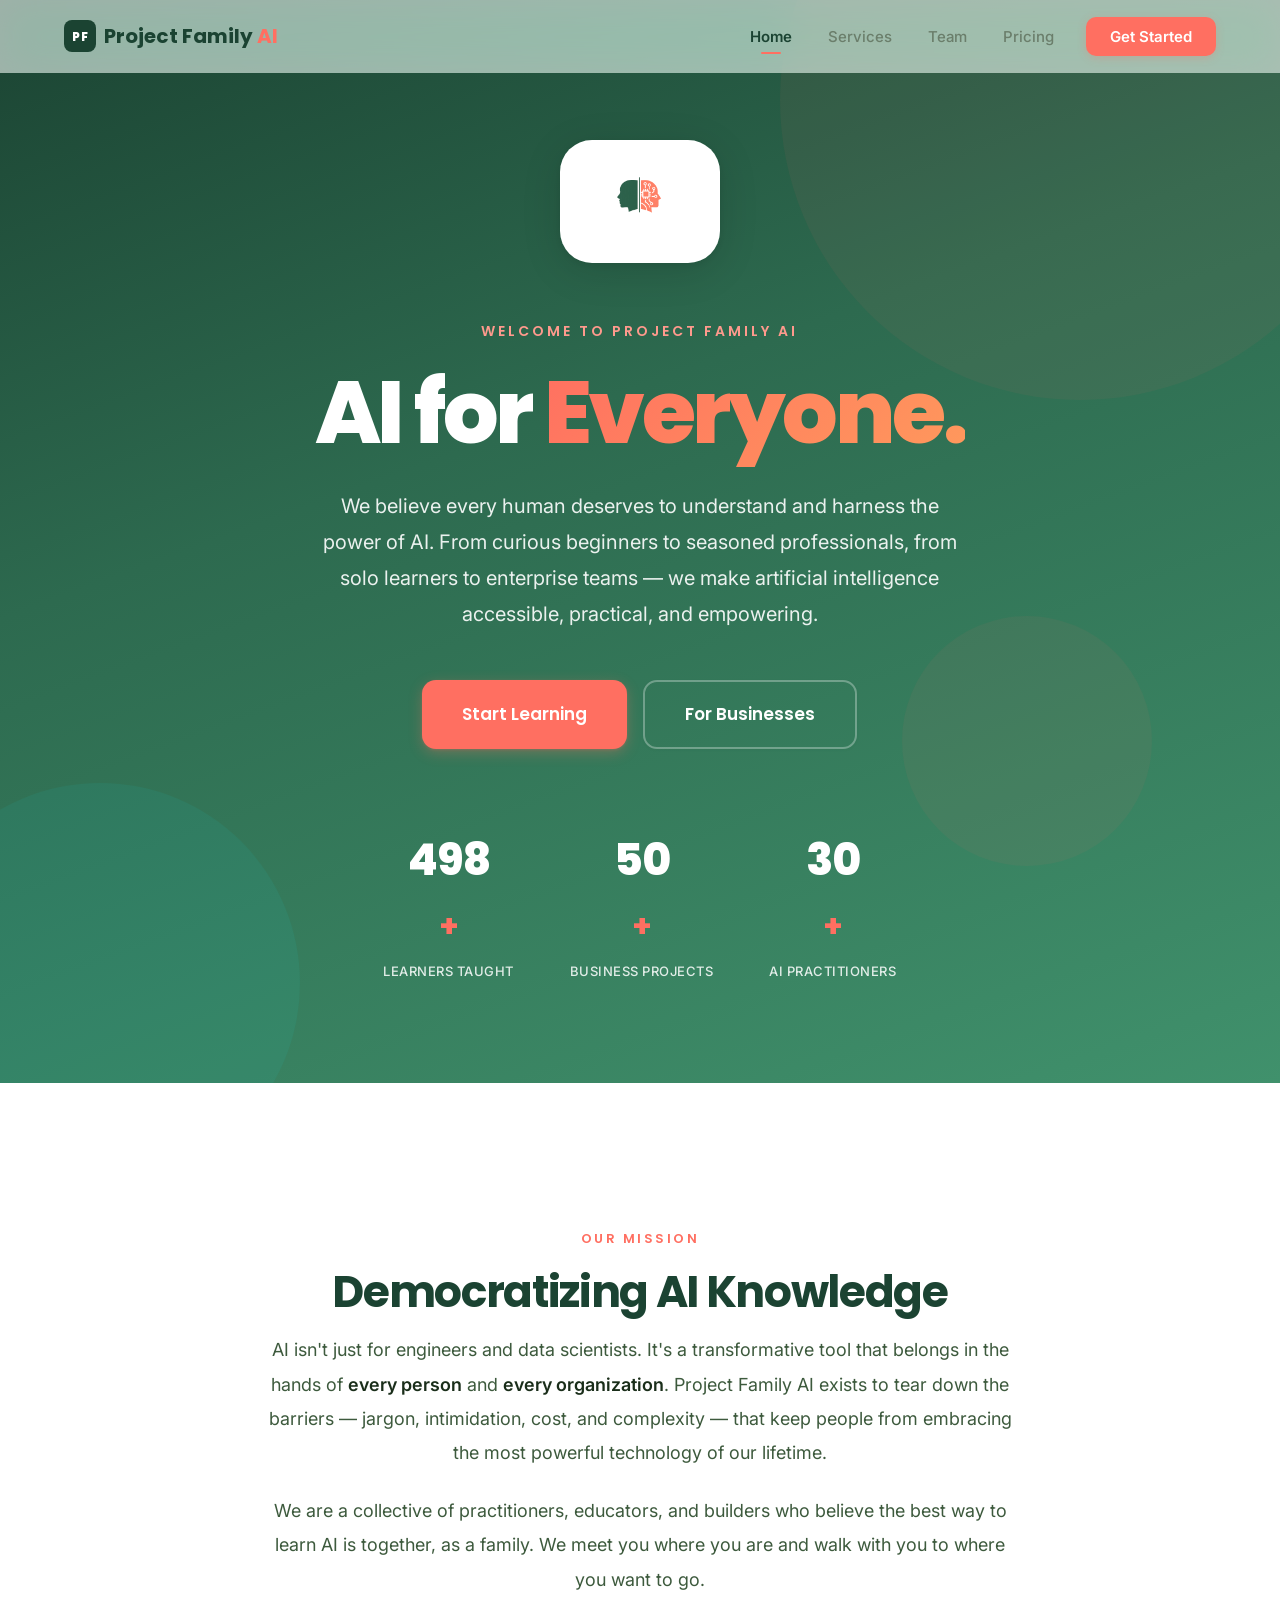
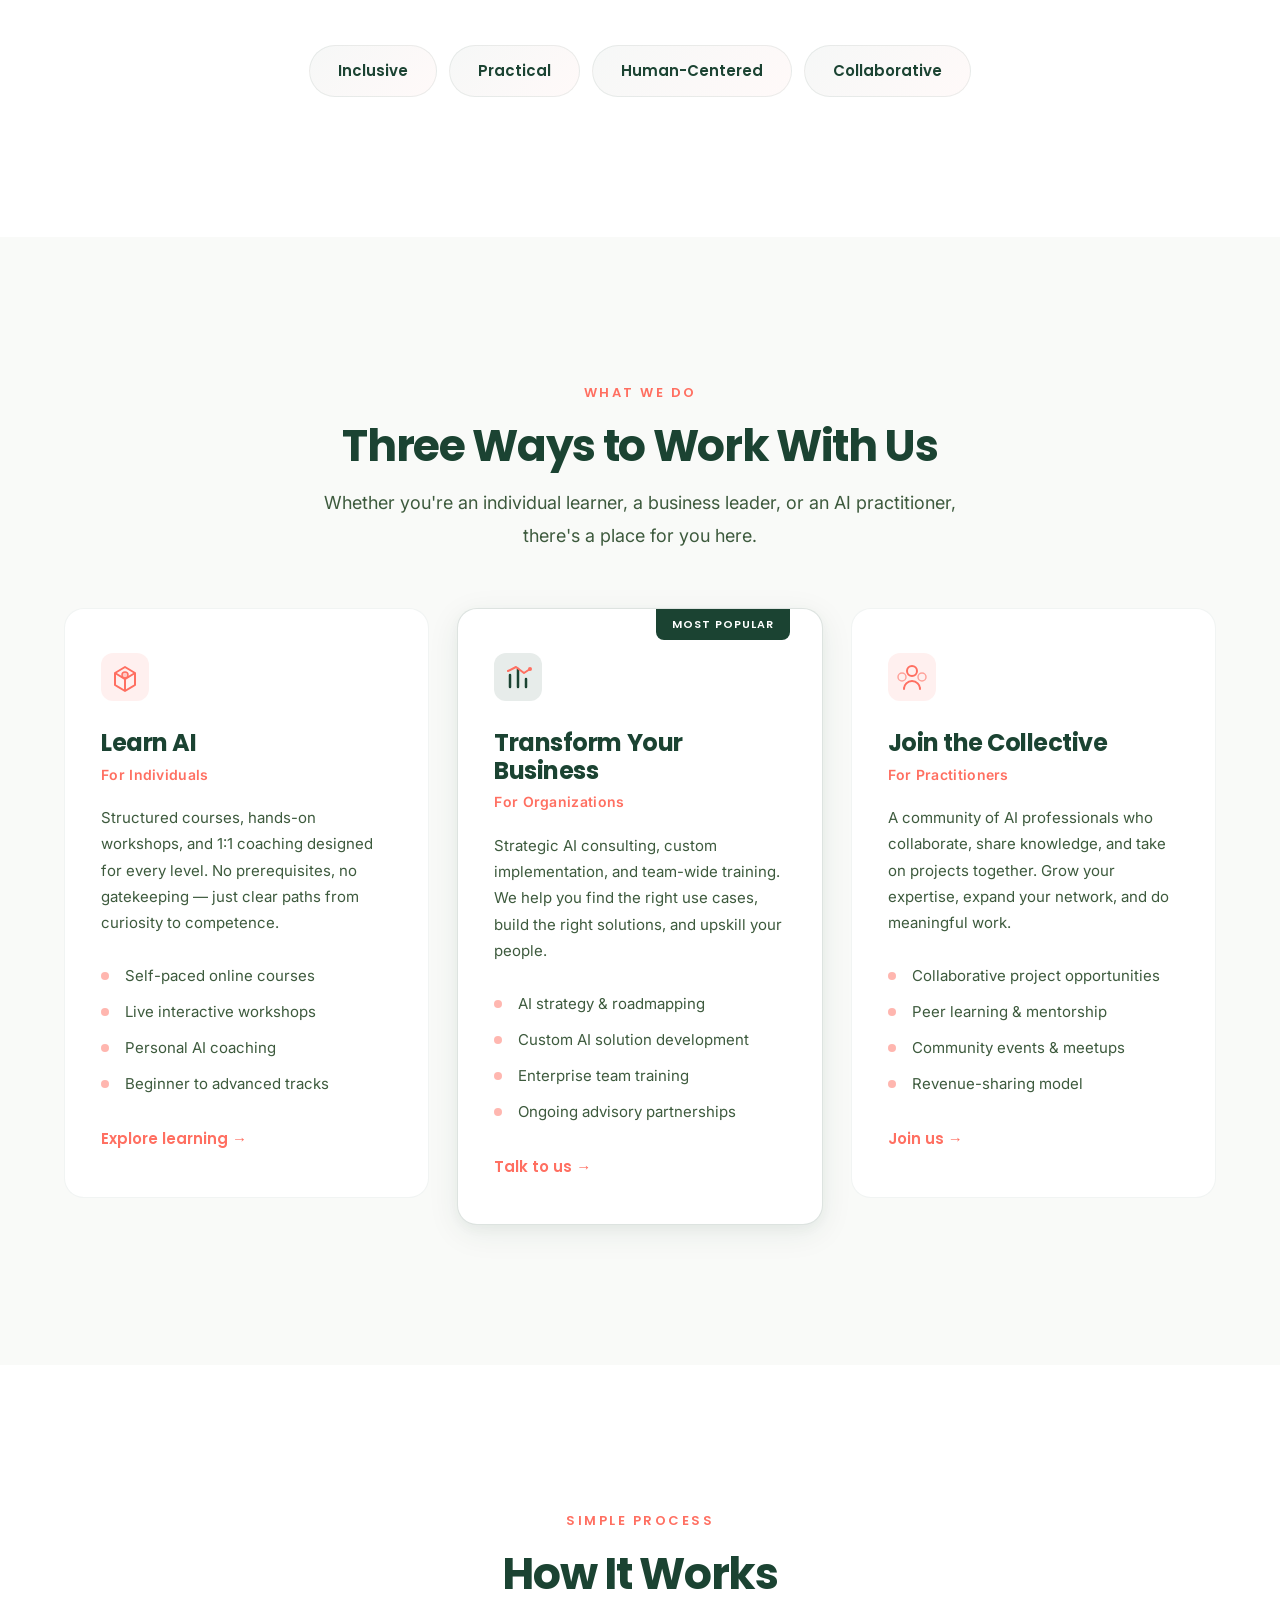
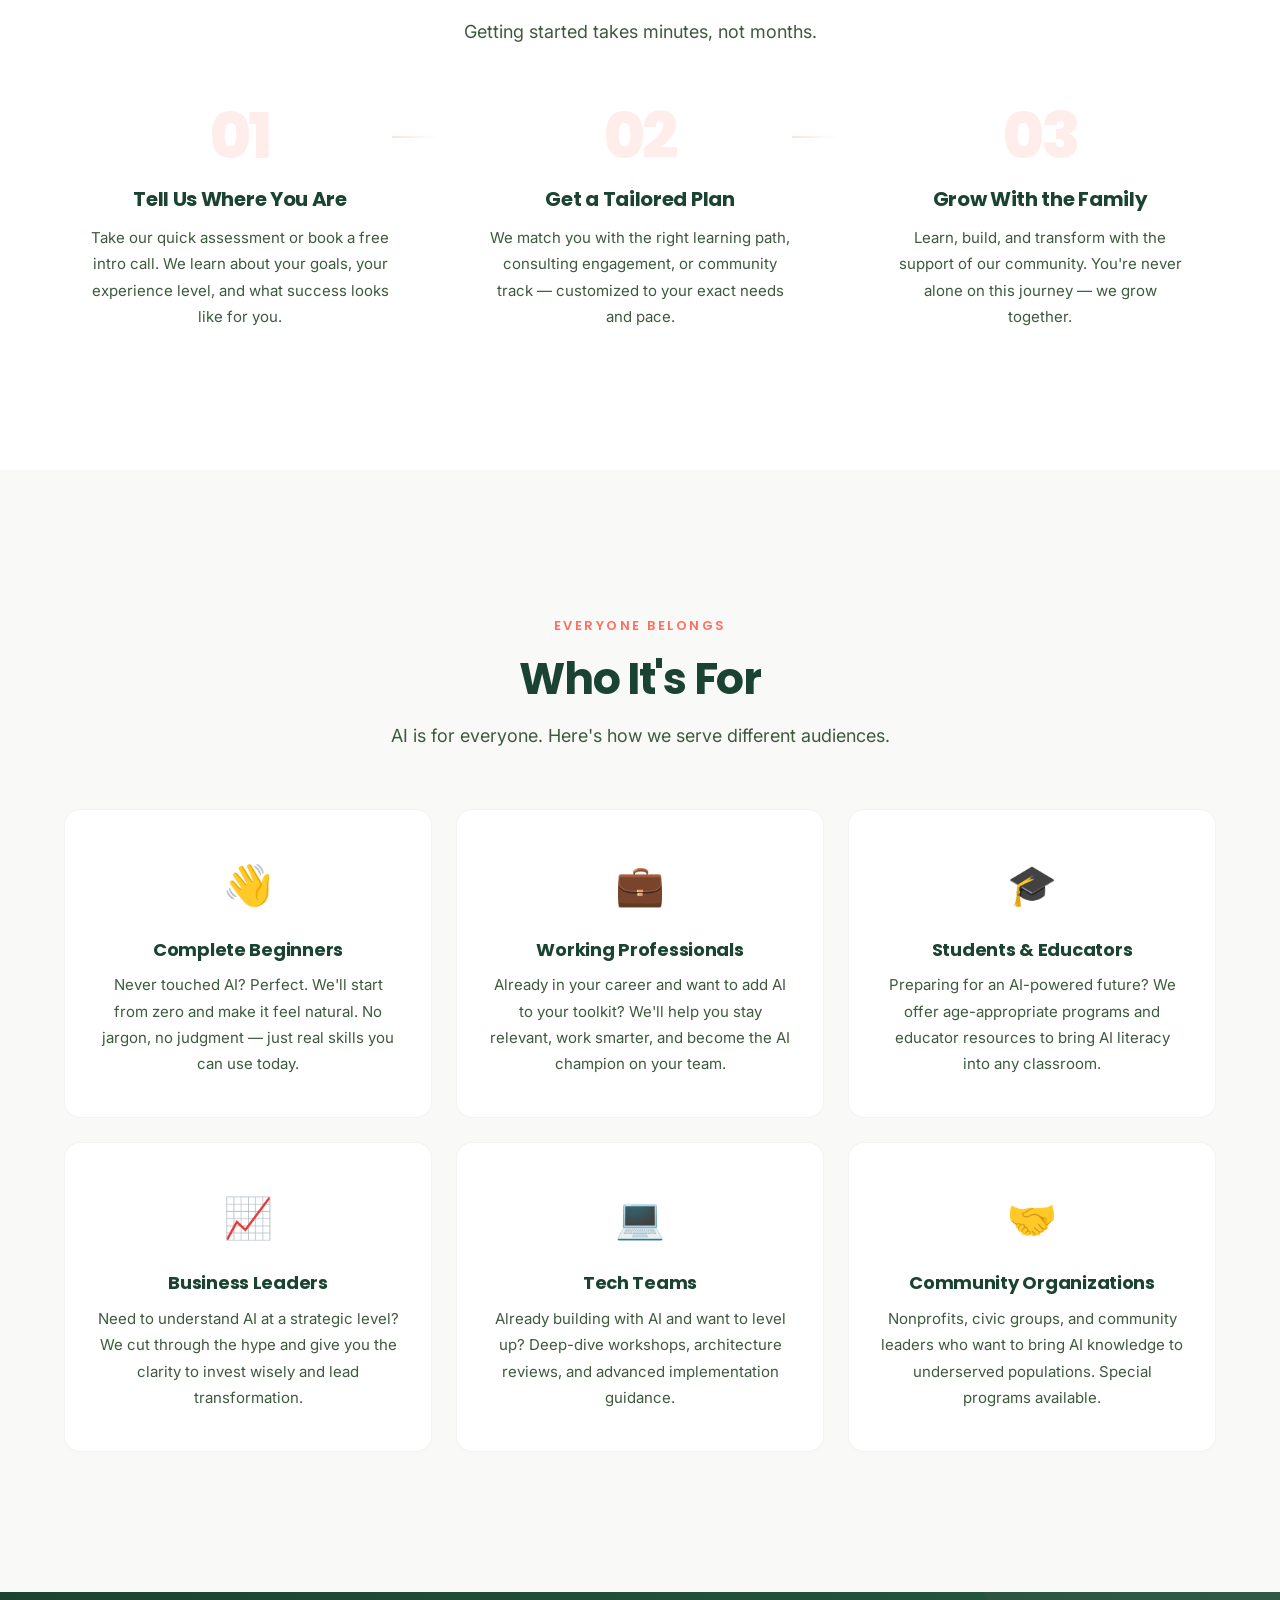
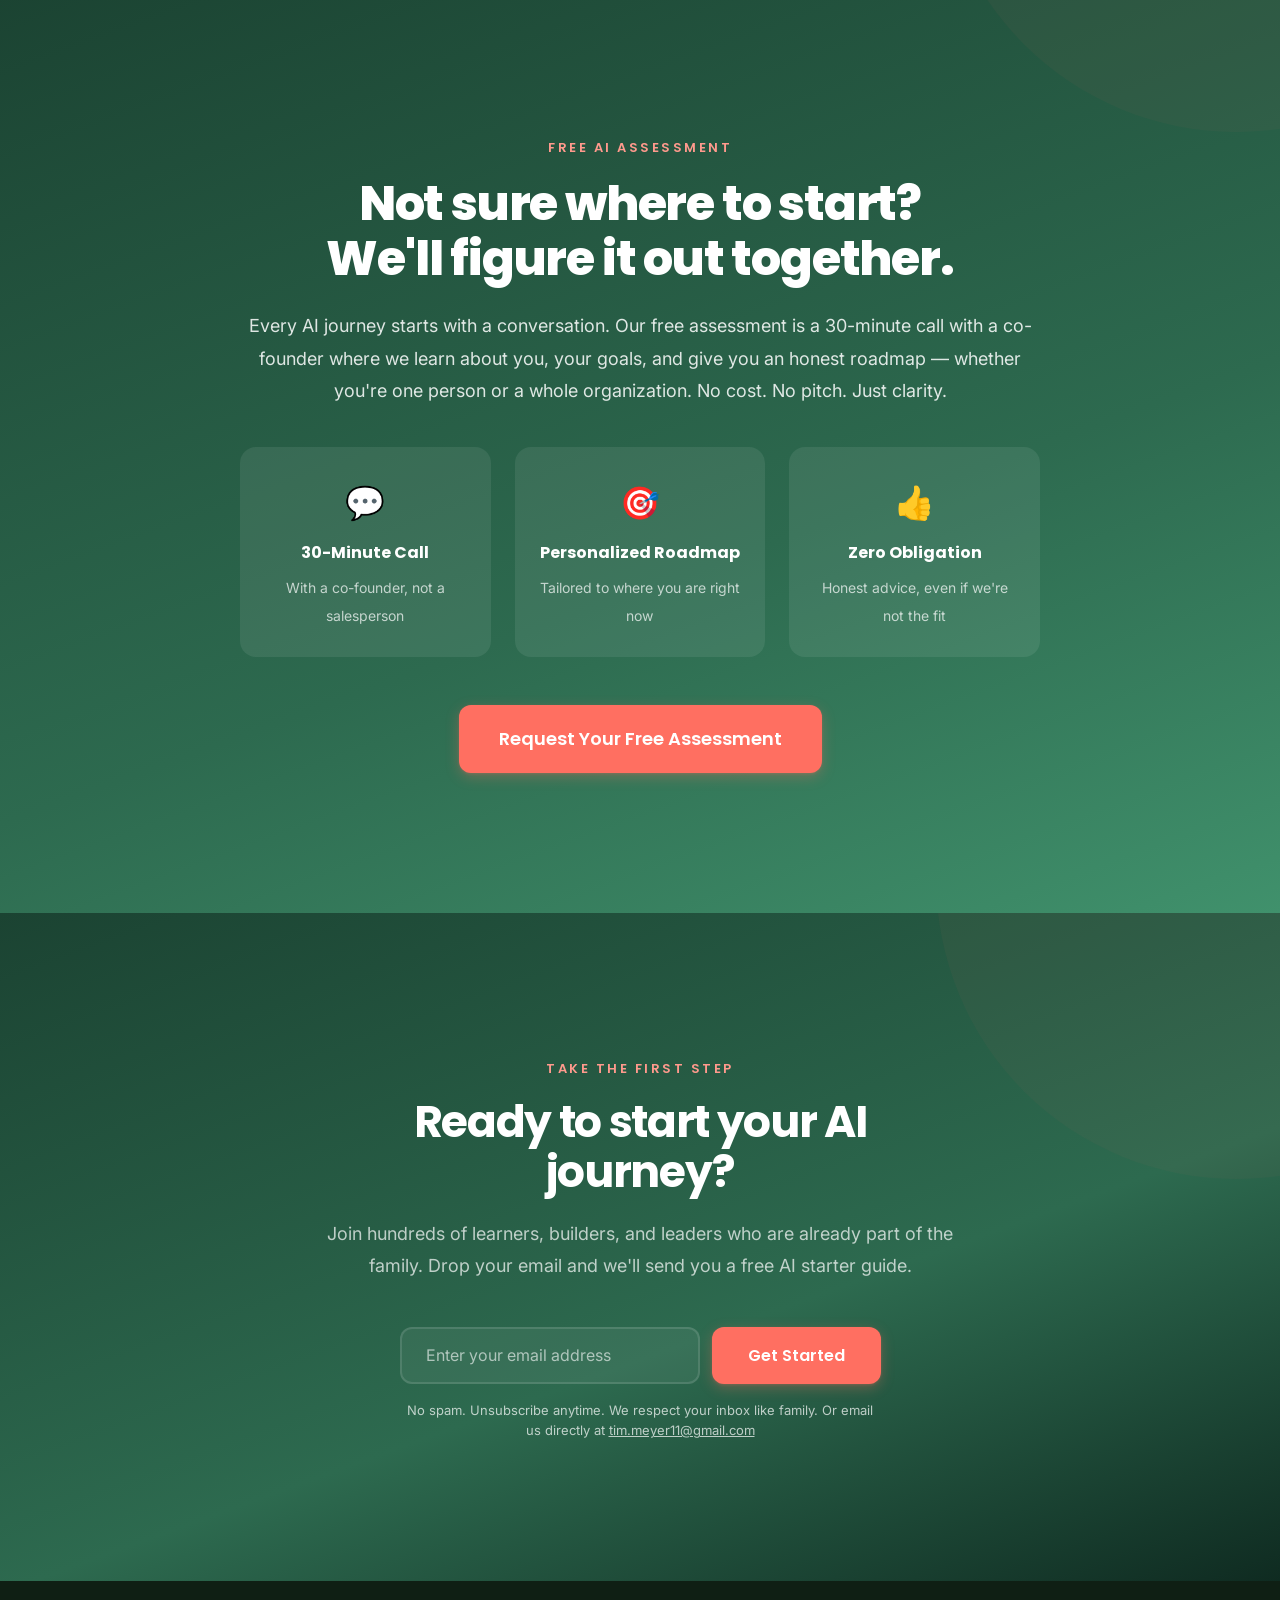
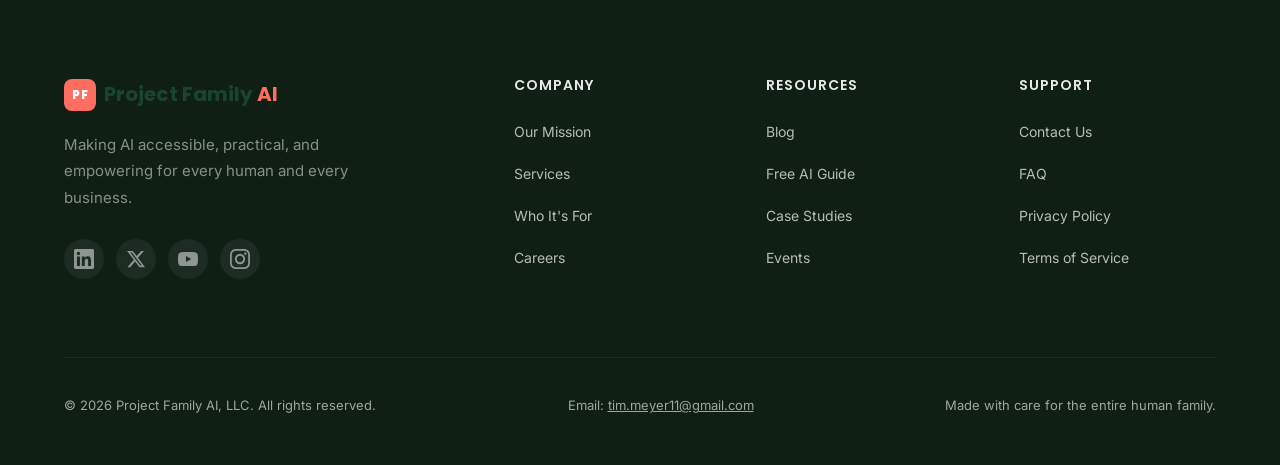
==== commit bf129d81: "Fix logos: clean monogram mark in nav/footer, white card behind hero logo" ====
--- a/index.html
+++ b/index.html
@@ -38,8 +38,8 @@
   <!-- ======== NAVIGATION ======== -->
   <nav class="navbar" id="navbar">
     <div class="container nav-container">
-      <a href="#" class="nav-logo">
-        <img src="logo.png" alt="Project Family AI" style="height: 36px; width: auto; margin-right: 10px; vertical-align: middle;">
+      <a href="index.html" class="nav-logo">
+        <span class="nav-logo-mark">PF</span>
         <span>Project Family <span class="logo-ai">AI</span></span>
       </a>
       <button class="nav-toggle" id="navToggle" aria-label="Toggle navigation menu" aria-expanded="false">
@@ -64,7 +64,7 @@
     </div>
     <div class="container hero-content">
       <div class="hero-logo-wrapper">
-        <img src="logo-peach.png" alt="Project Family AI" style="width: 220px; height: auto; display: inline-block;">
+        <img src="logo-peach.png" alt="Project Family AI">
       </div>
       <p class="hero-eyebrow">Welcome to Project Family AI</p>
       <h1 class="hero-headline">AI for <span class="text-gradient">Everyone.</span></h1>
@@ -383,8 +383,8 @@
     <div class="container">
       <div class="footer-grid">
         <div class="footer-brand">
-          <a href="#" class="nav-logo footer-logo">
-            <img src="logo.png" alt="Project Family AI" style="height: 36px; width: auto; margin-right: 10px; vertical-align: middle;">
+          <a href="index.html" class="nav-logo footer-logo">
+            <span class="nav-logo-mark">PF</span>
             <span>Project Family <span class="logo-ai">AI</span></span>
           </a>
           <p class="footer-tagline">
--- a/styles.css
+++ b/styles.css
@@ -262,6 +262,33 @@
   opacity: 0.8;
 }
 
+/* Logo mark — clean monogram like Stripe/Linear */
+.nav-logo-mark {
+  display: flex;
+  align-items: center;
+  justify-content: center;
+  width: 32px;
+  height: 32px;
+  border-radius: 8px;
+  background: var(--color-primary);
+  color: #fff;
+  font-family: var(--font-heading);
+  font-size: 0.75rem;
+  font-weight: 800;
+  letter-spacing: 0.5px;
+  flex-shrink: 0;
+  transition: all var(--transition);
+}
+
+.nav-logo:hover .nav-logo-mark {
+  background: var(--color-accent);
+  transform: scale(1.05);
+}
+
+.footer .nav-logo-mark {
+  background: var(--color-accent);
+}
+
 .logo-icon {
   font-size: 1.5rem;
   color: var(--color-accent);
@@ -438,14 +465,19 @@
 /* Hero logo animation */
 .hero-logo-wrapper {
   text-align: center;
-  margin-bottom: 40px;
+  margin-bottom: 48px;
   opacity: 0;
   animation: heroLogoReveal 1s cubic-bezier(0.16, 1, 0.3, 1) 0.1s forwards;
 }
 
 .hero-logo-wrapper img {
   display: inline-block;
-  filter: drop-shadow(0 4px 24px rgba(0, 0, 0, 0.15));
+  width: 160px;
+  height: auto;
+  background: #fff;
+  border-radius: 32px;
+  padding: 24px;
+  box-shadow: 0 8px 40px rgba(0, 0, 0, 0.12), 0 2px 8px rgba(0, 0, 0, 0.08);
 }
 
 @keyframes heroLogoReveal {
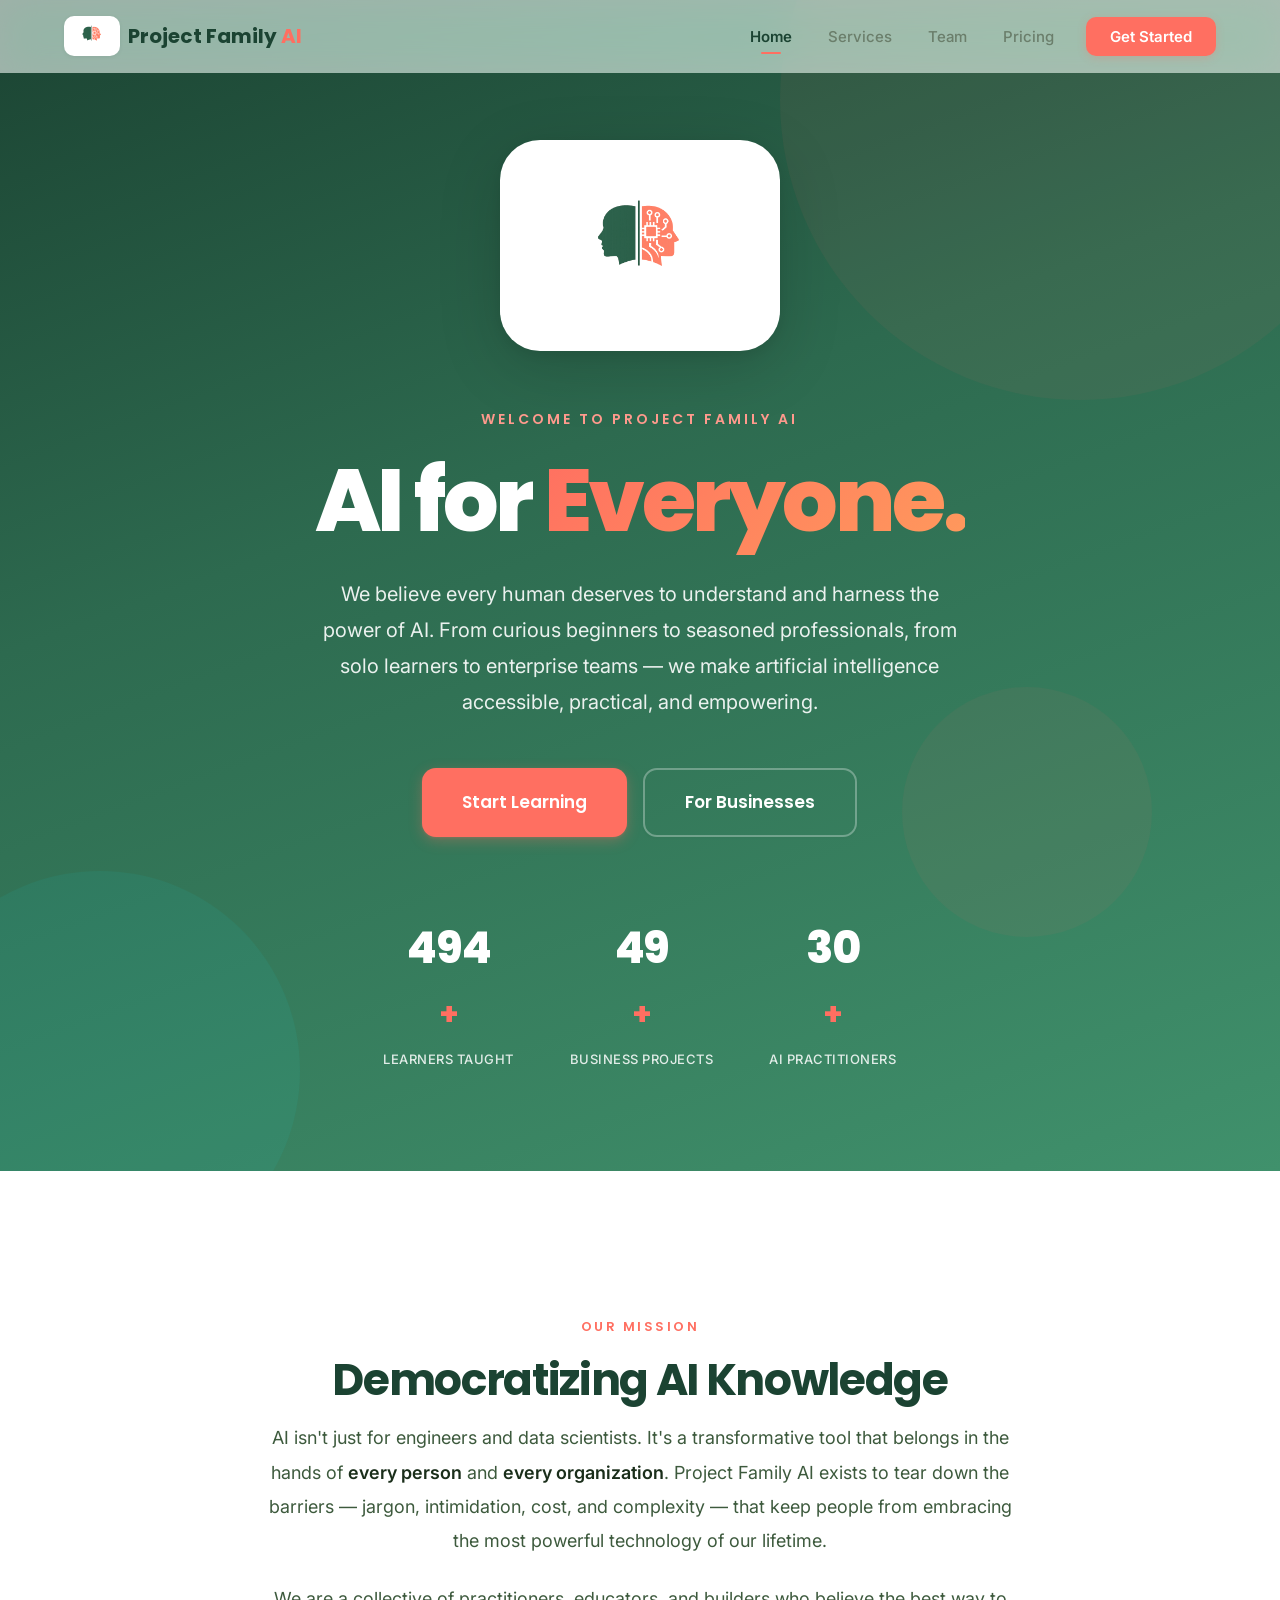
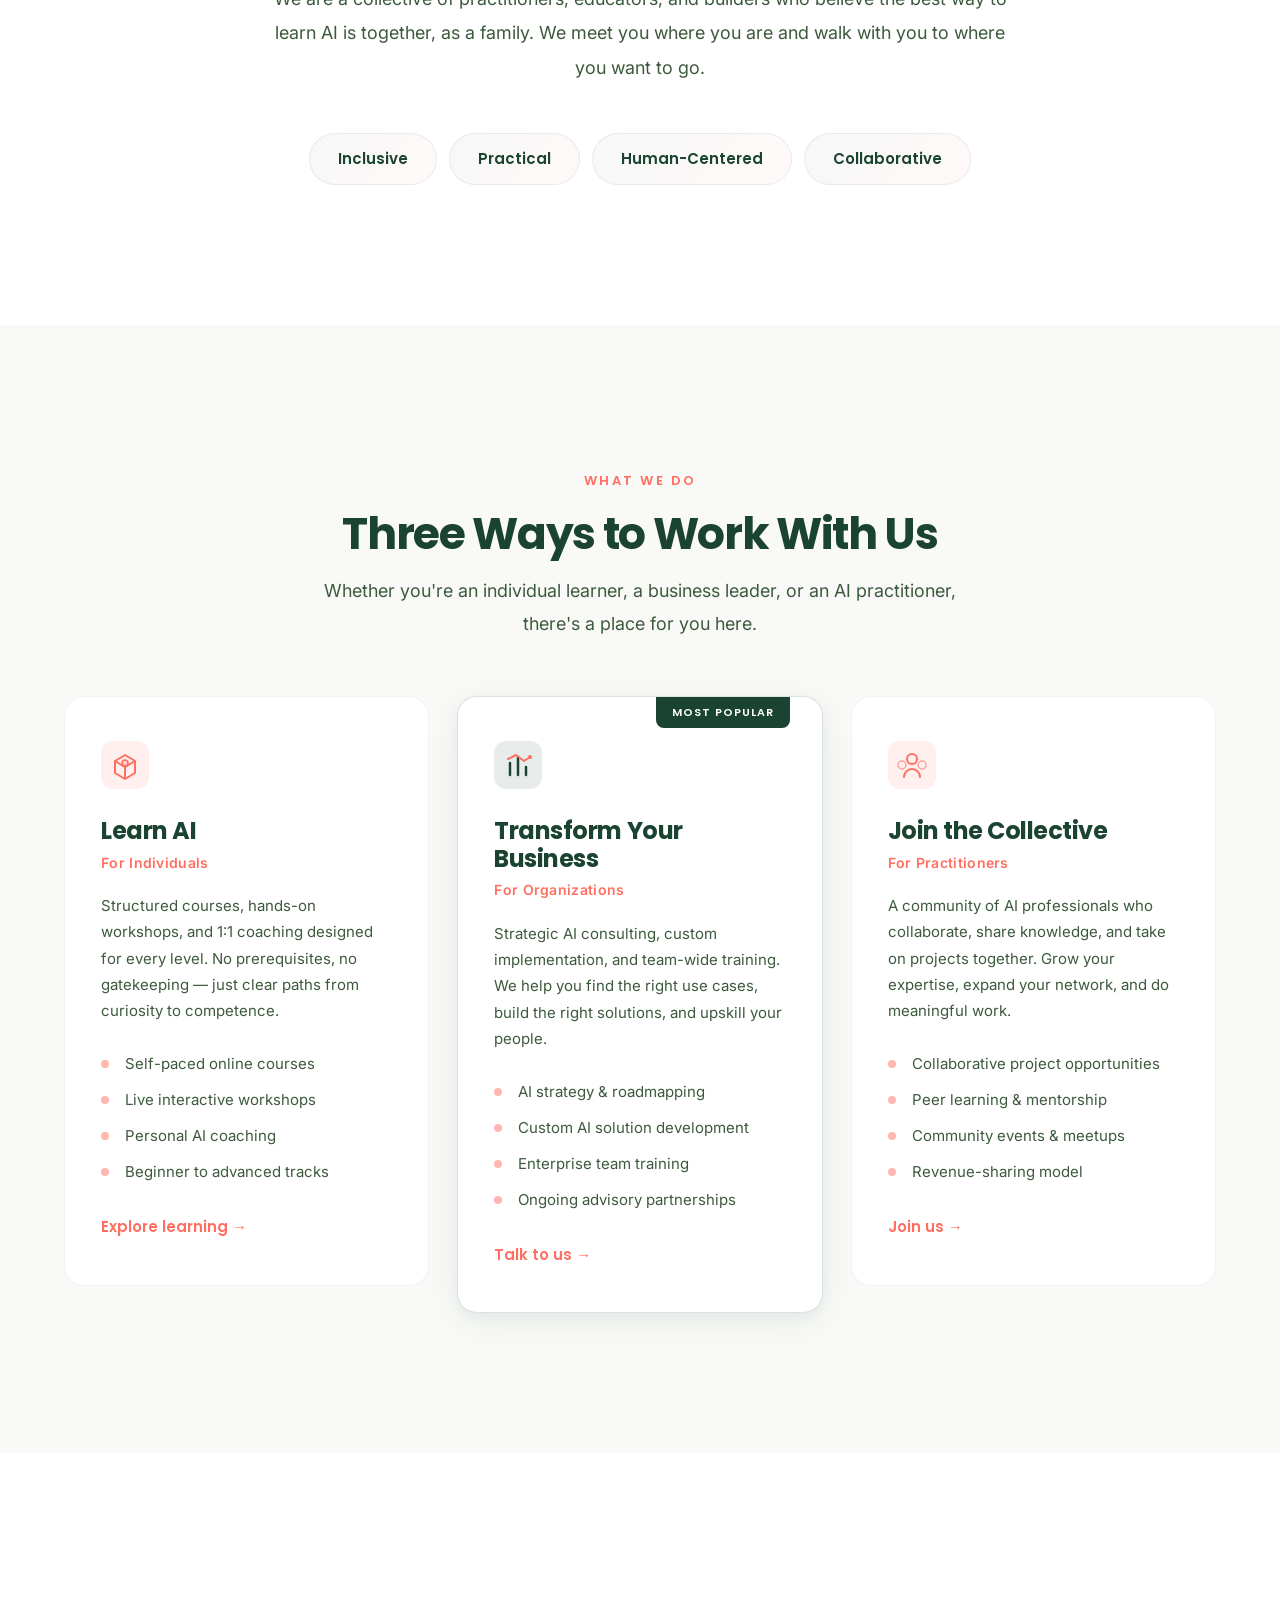
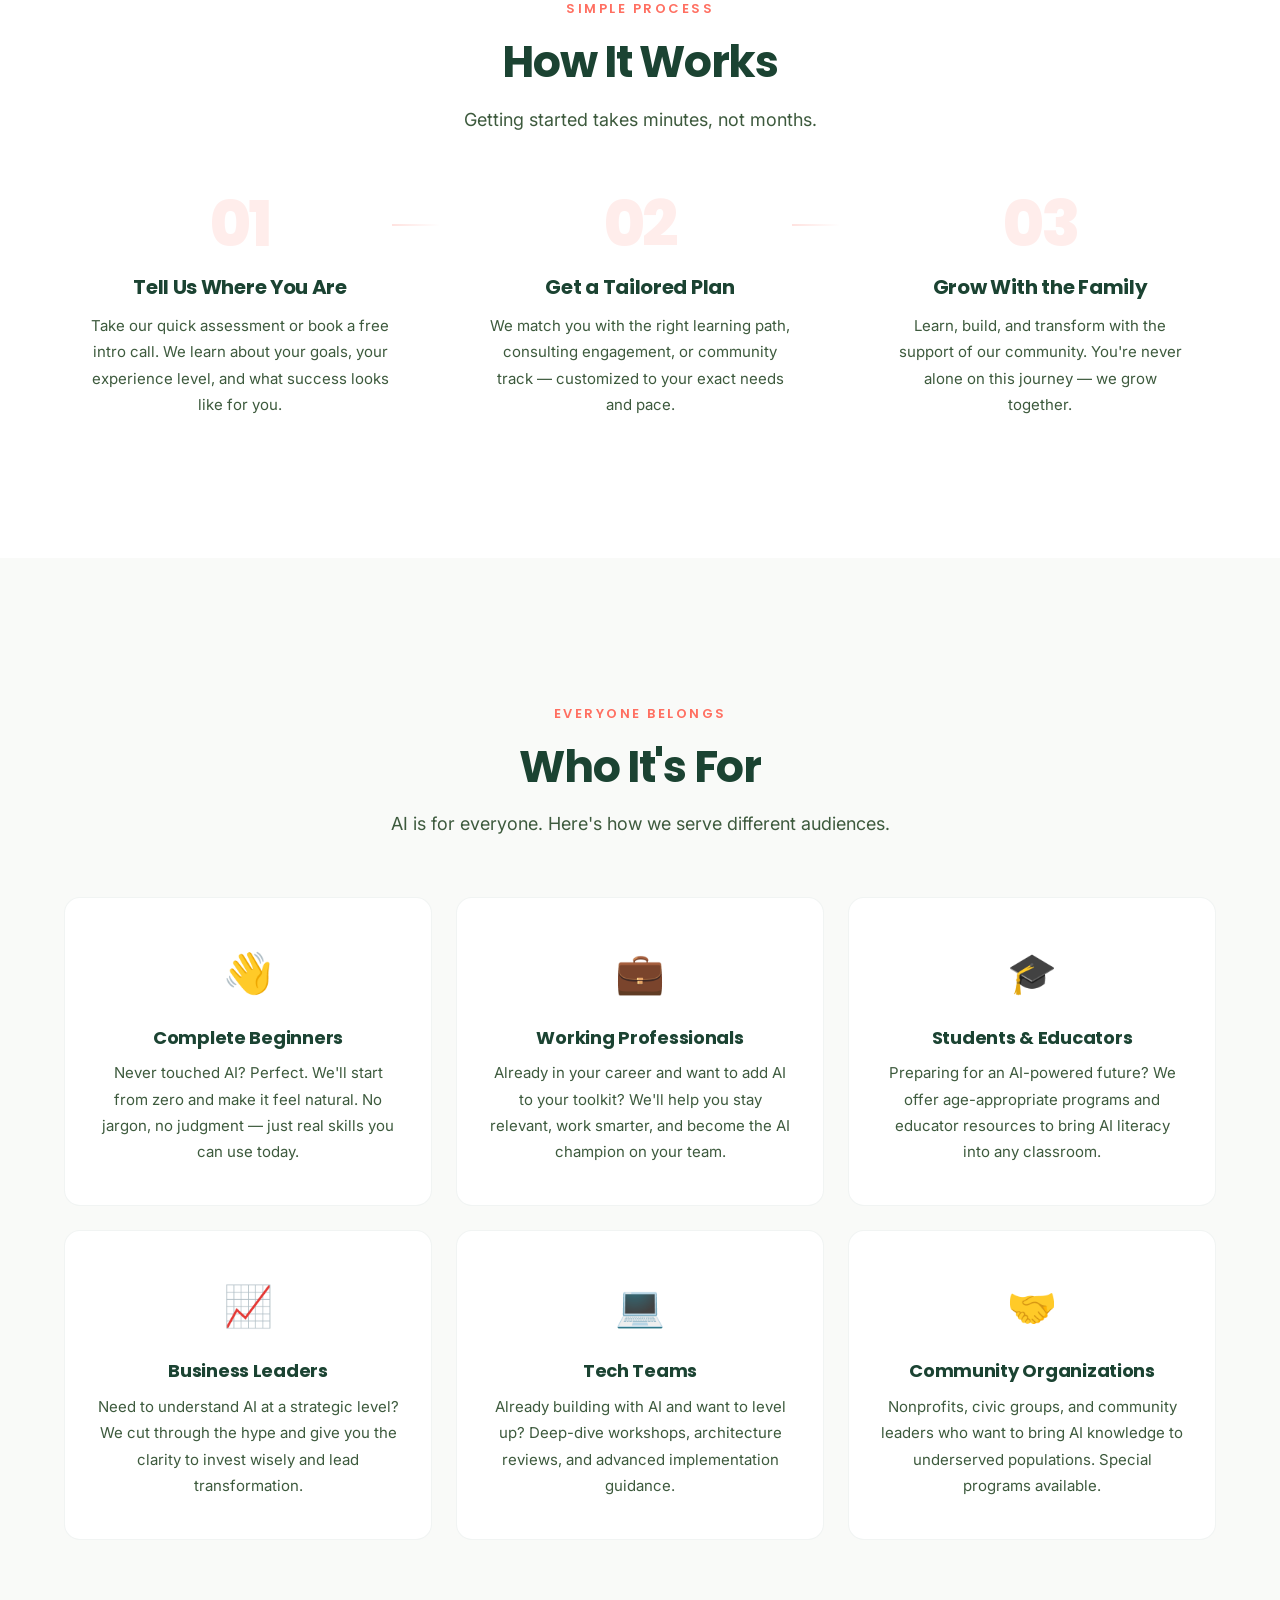
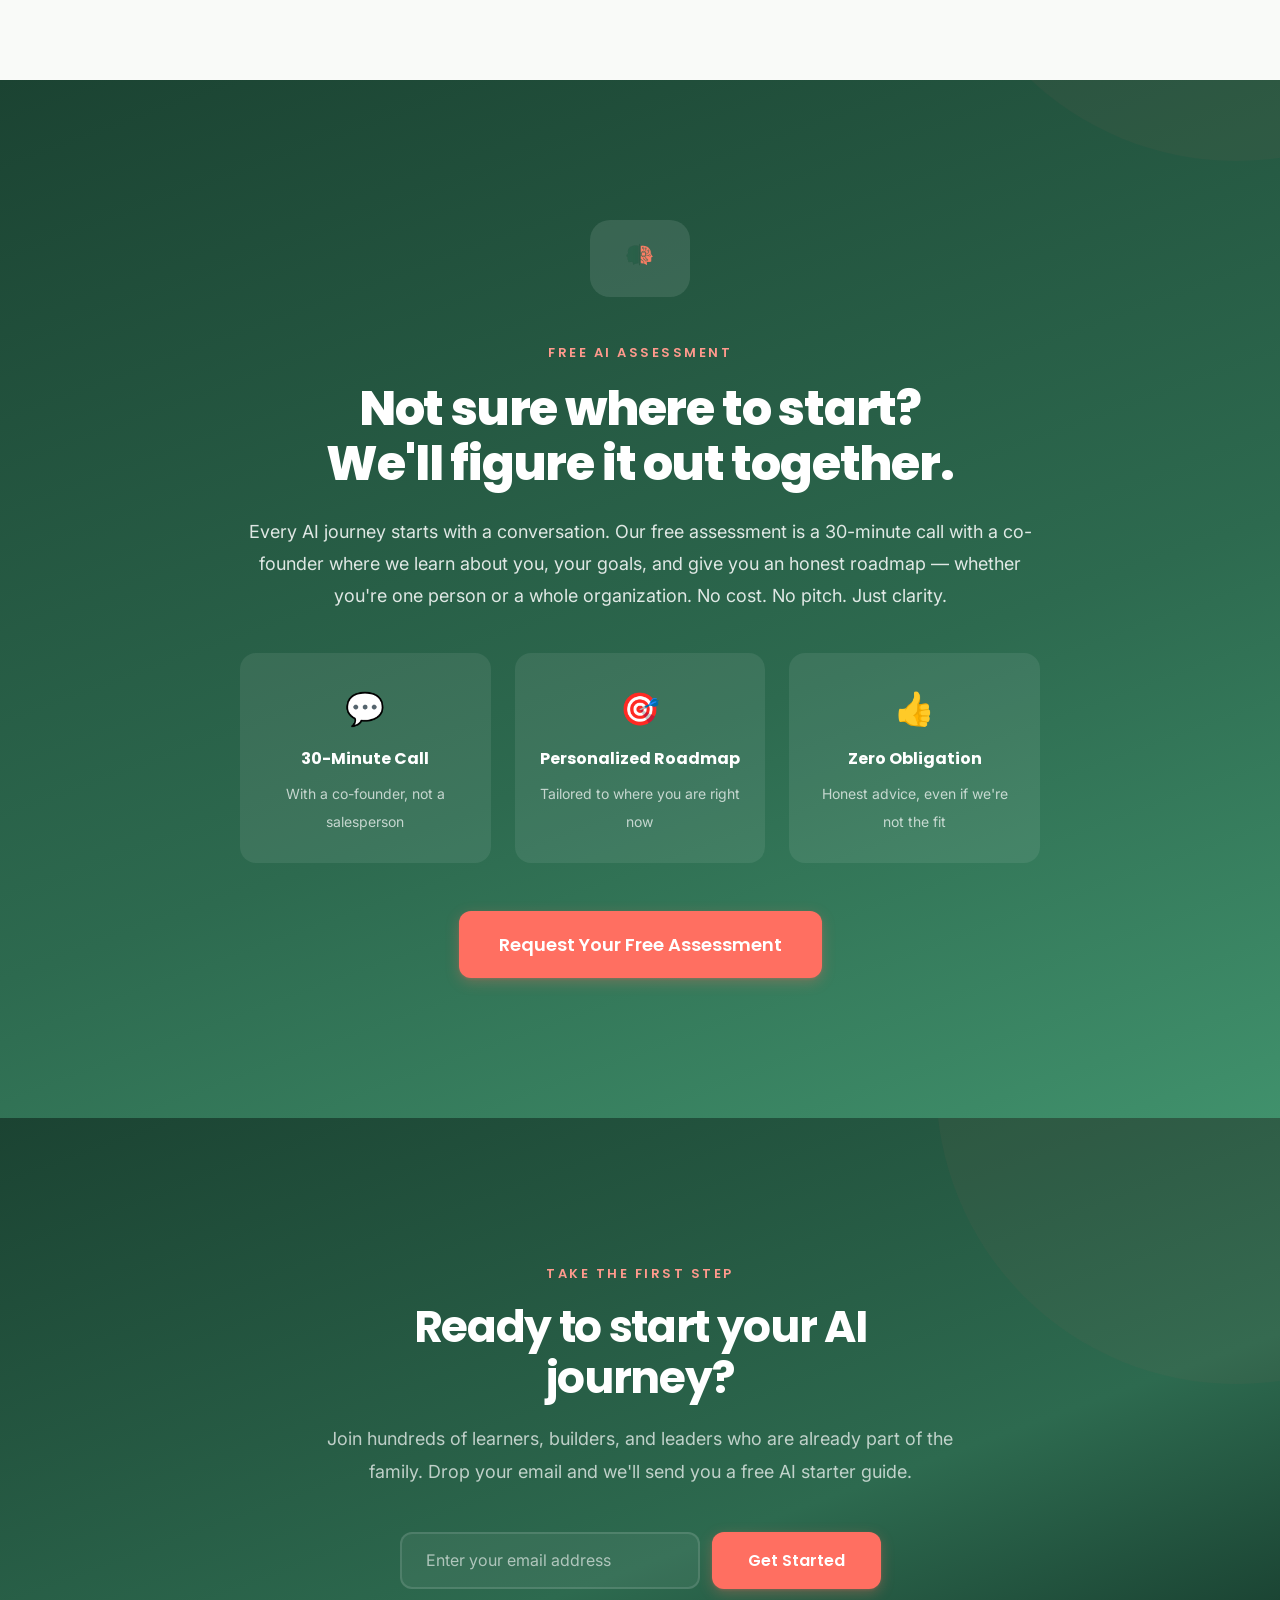
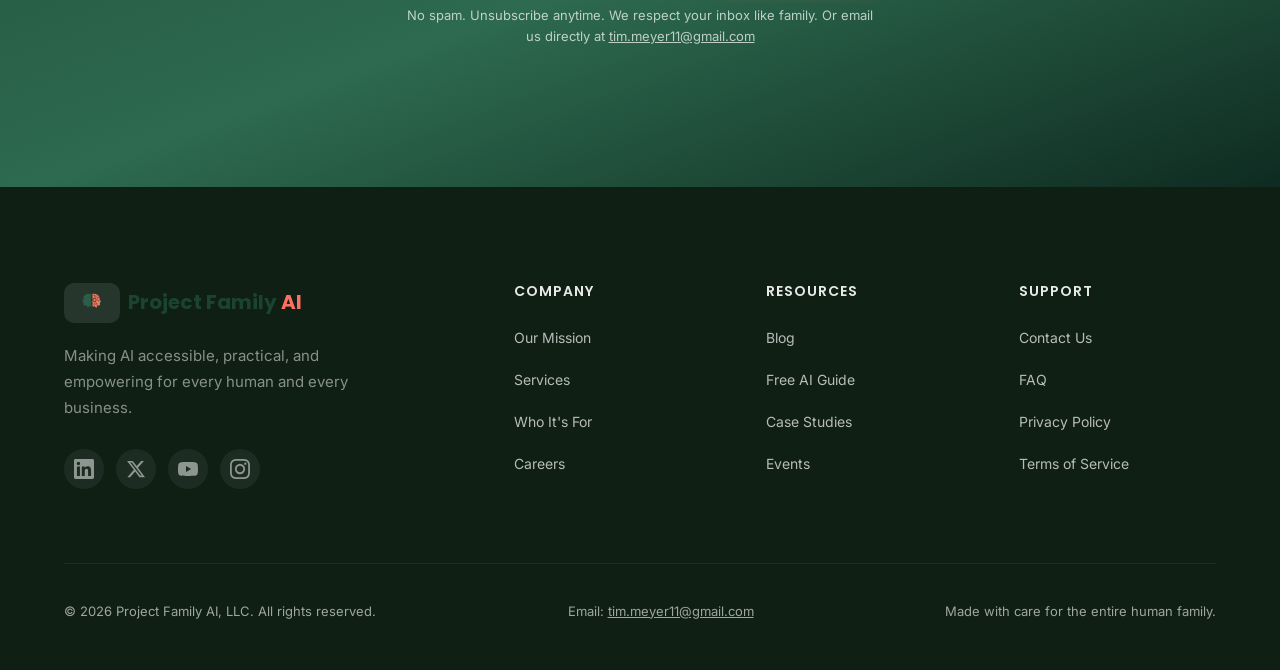
==== commit e699f68a: "Bigger logo throughout: nav, hero, assessment section, all pages" ====
--- a/index.html
+++ b/index.html
@@ -39,7 +39,7 @@
   <nav class="navbar" id="navbar">
     <div class="container nav-container">
       <a href="index.html" class="nav-logo">
-        <span class="nav-logo-mark">PF</span>
+        <img src="logo-peach.png" alt="Project Family AI" class="nav-logo-img">
         <span>Project Family <span class="logo-ai">AI</span></span>
       </a>
       <button class="nav-toggle" id="navToggle" aria-label="Toggle navigation menu" aria-expanded="false">
@@ -312,6 +312,9 @@
   <section class="cta-section" id="assessment" style="background: linear-gradient(160deg, #1B4332 0%, #2D6A4F 60%, #40916C 100%);">
     <div class="container">
       <div style="max-width: 800px; margin: 0 auto; text-align: center;" class="fade-in">
+        <div style="margin-bottom: 32px;">
+          <img src="logo-peach.png" alt="Project Family AI" style="width: 100px; height: auto; display: inline-block; background: rgba(255,255,255,0.1); border-radius: 20px; padding: 16px;">
+        </div>
         <span class="section-eyebrow section-eyebrow--light">Free AI Assessment</span>
         <h2 style="font-size: clamp(2rem, 5vw, 3rem); font-weight: 800; color: #fff; margin-bottom: 24px;">Not sure where to start? <br>We'll figure it out together.</h2>
         <p style="font-size: 1.125rem; color: rgba(255,255,255,0.85); line-height: 1.8; margin-bottom: 40px;">
@@ -384,7 +387,7 @@
       <div class="footer-grid">
         <div class="footer-brand">
           <a href="index.html" class="nav-logo footer-logo">
-            <span class="nav-logo-mark">PF</span>
+            <img src="logo-peach.png" alt="Project Family AI" class="nav-logo-img">
             <span>Project Family <span class="logo-ai">AI</span></span>
           </a>
           <p class="footer-tagline">
--- a/styles.css
+++ b/styles.css
@@ -262,7 +262,34 @@
   opacity: 0.8;
 }
 
-/* Logo mark — clean monogram like Stripe/Linear */
+/* Nav logo image */
+.nav-logo-img {
+  height: 40px;
+  width: auto;
+  display: inline-block;
+  background: #fff;
+  border-radius: 10px;
+  padding: 4px;
+  box-shadow: 0 1px 4px rgba(0, 0, 0, 0.06);
+  transition: all var(--transition);
+  flex-shrink: 0;
+}
+
+.nav-logo:hover .nav-logo-img {
+  transform: scale(1.05);
+  box-shadow: 0 2px 8px rgba(0, 0, 0, 0.1);
+}
+
+.footer .nav-logo-img {
+  background: rgba(255, 255, 255, 0.1);
+  box-shadow: none;
+}
+
+.footer .nav-logo:hover .nav-logo-img {
+  background: rgba(255, 255, 255, 0.15);
+}
+
+/* Legacy monogram mark */
 .nav-logo-mark {
   display: flex;
   align-items: center;
@@ -280,15 +307,6 @@
   transition: all var(--transition);
 }
 
-.nav-logo:hover .nav-logo-mark {
-  background: var(--color-accent);
-  transform: scale(1.05);
-}
-
-.footer .nav-logo-mark {
-  background: var(--color-accent);
-}
-
 .logo-icon {
   font-size: 1.5rem;
   color: var(--color-accent);
@@ -472,12 +490,12 @@
 
 .hero-logo-wrapper img {
   display: inline-block;
-  width: 160px;
+  width: 280px;
   height: auto;
   background: #fff;
-  border-radius: 32px;
-  padding: 24px;
-  box-shadow: 0 8px 40px rgba(0, 0, 0, 0.12), 0 2px 8px rgba(0, 0, 0, 0.08);
+  border-radius: 40px;
+  padding: 36px;
+  box-shadow: 0 16px 64px rgba(0, 0, 0, 0.15), 0 4px 16px rgba(0, 0, 0, 0.08);
 }
 
 @keyframes heroLogoReveal {
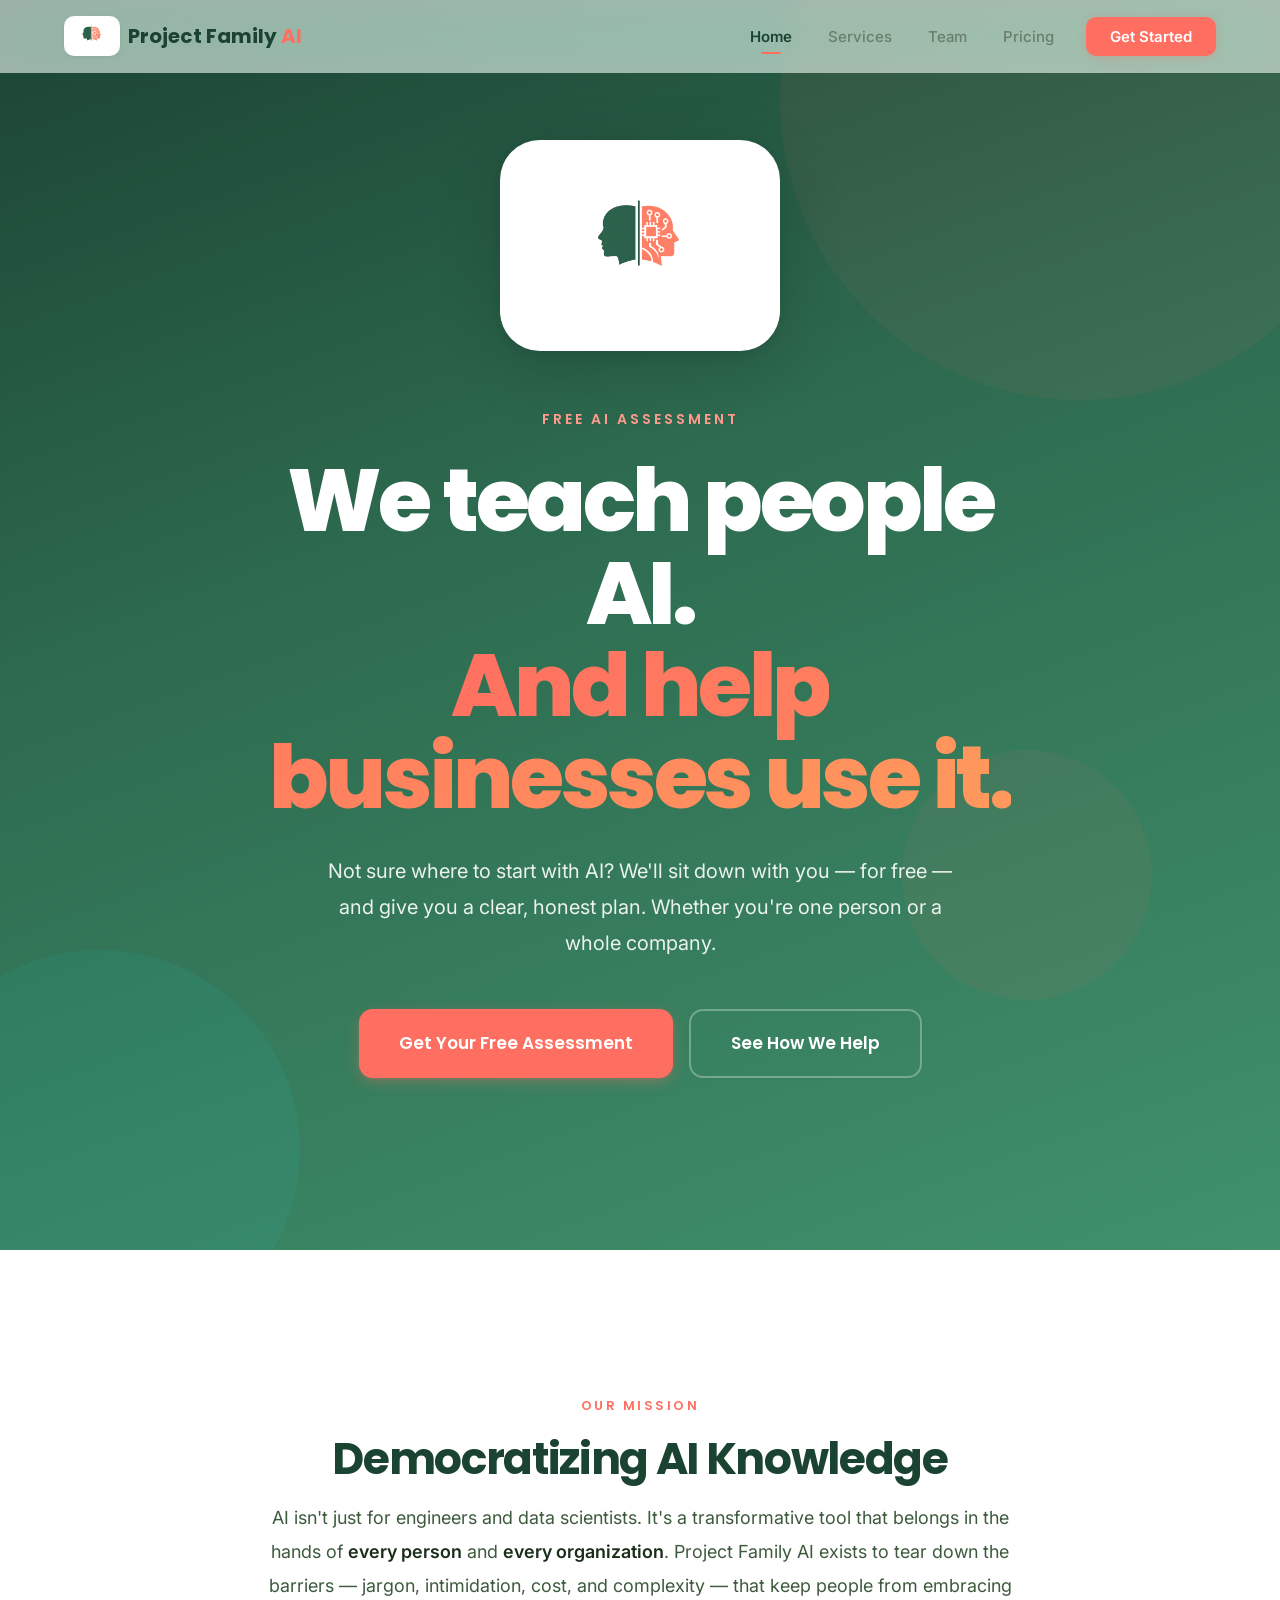
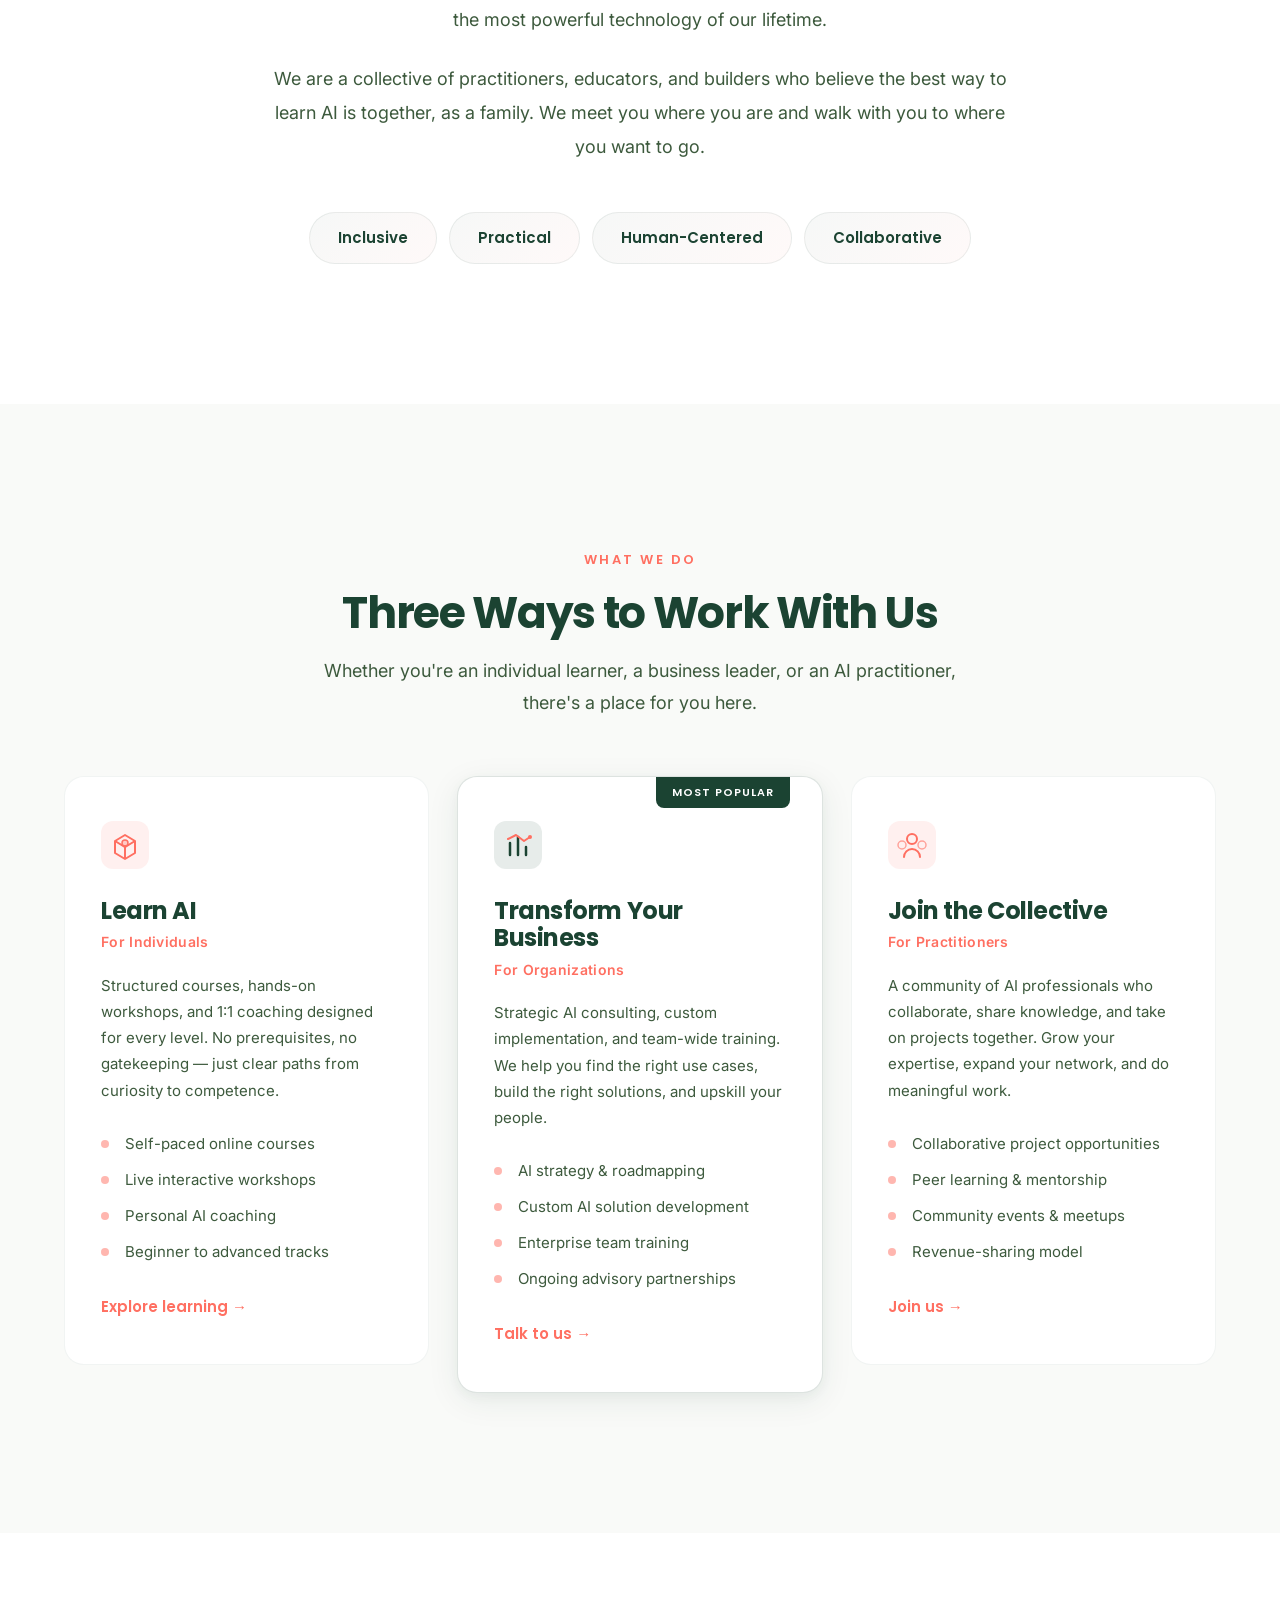
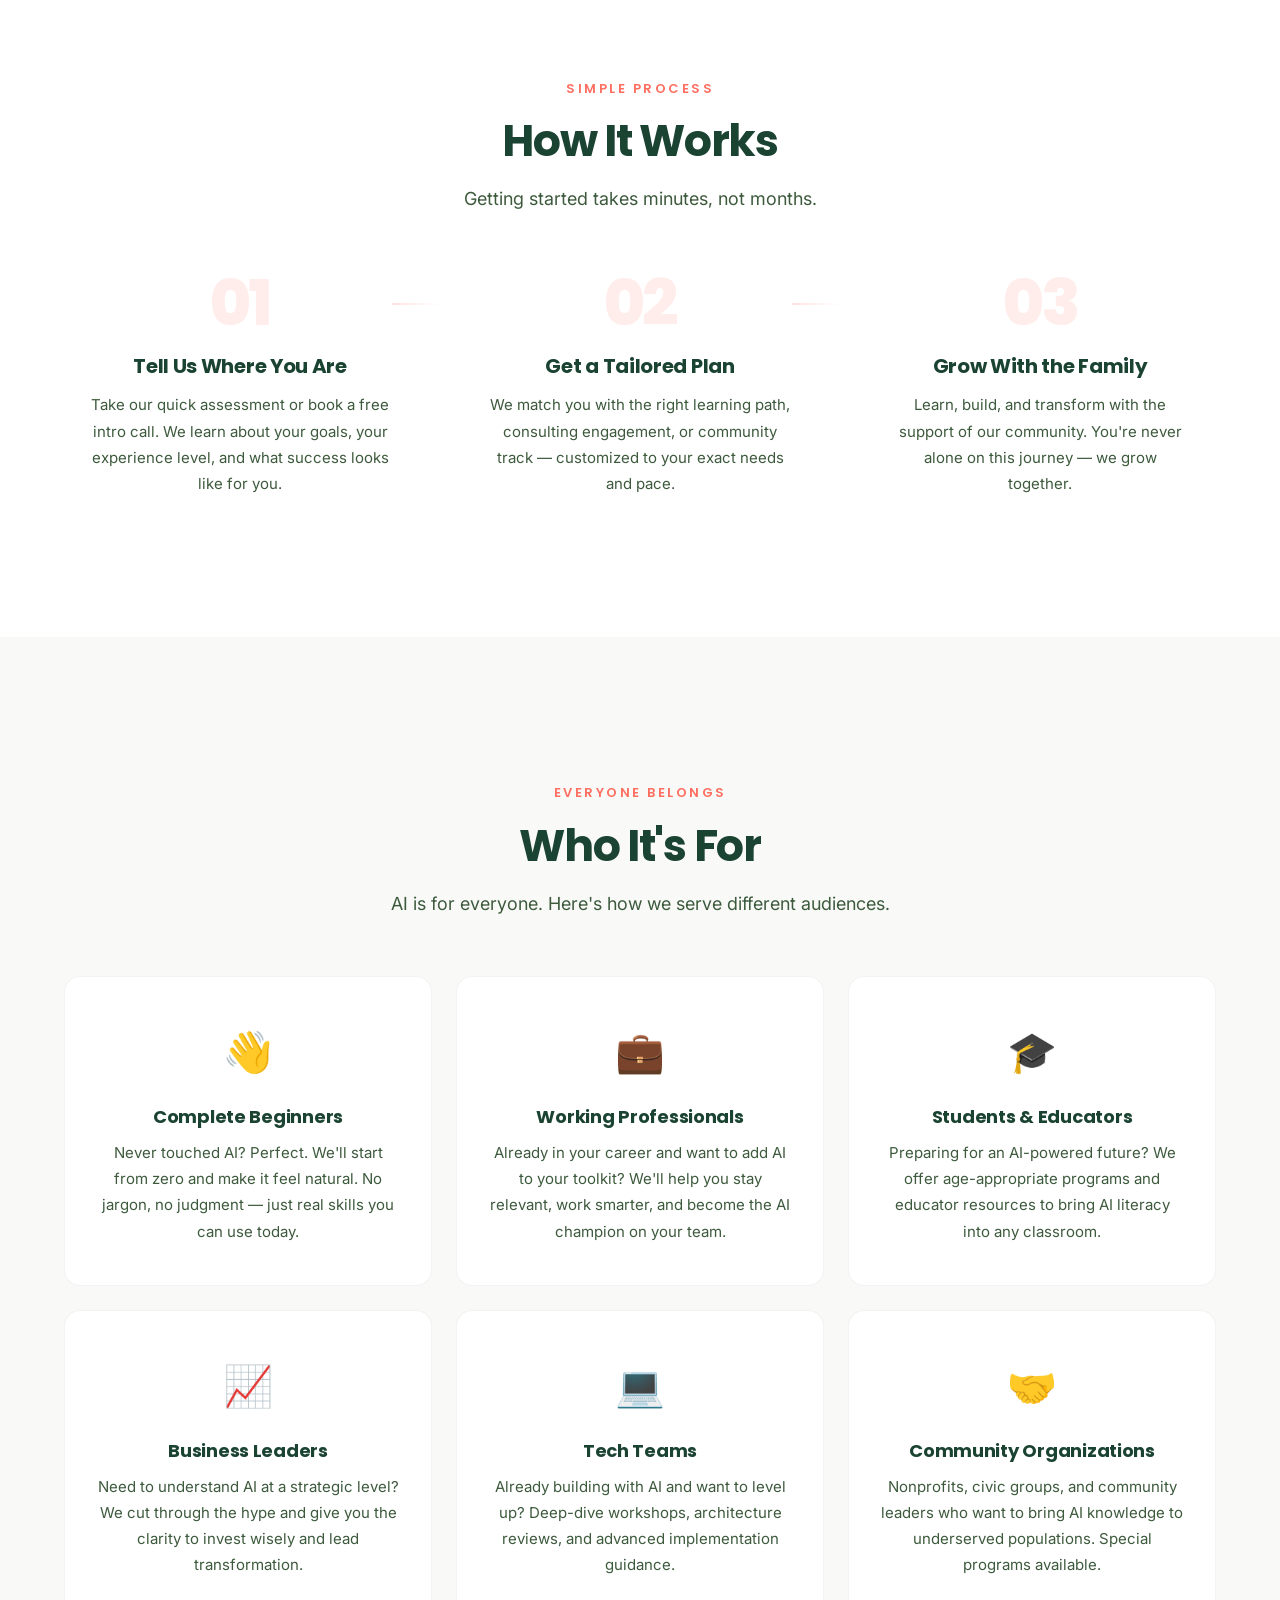
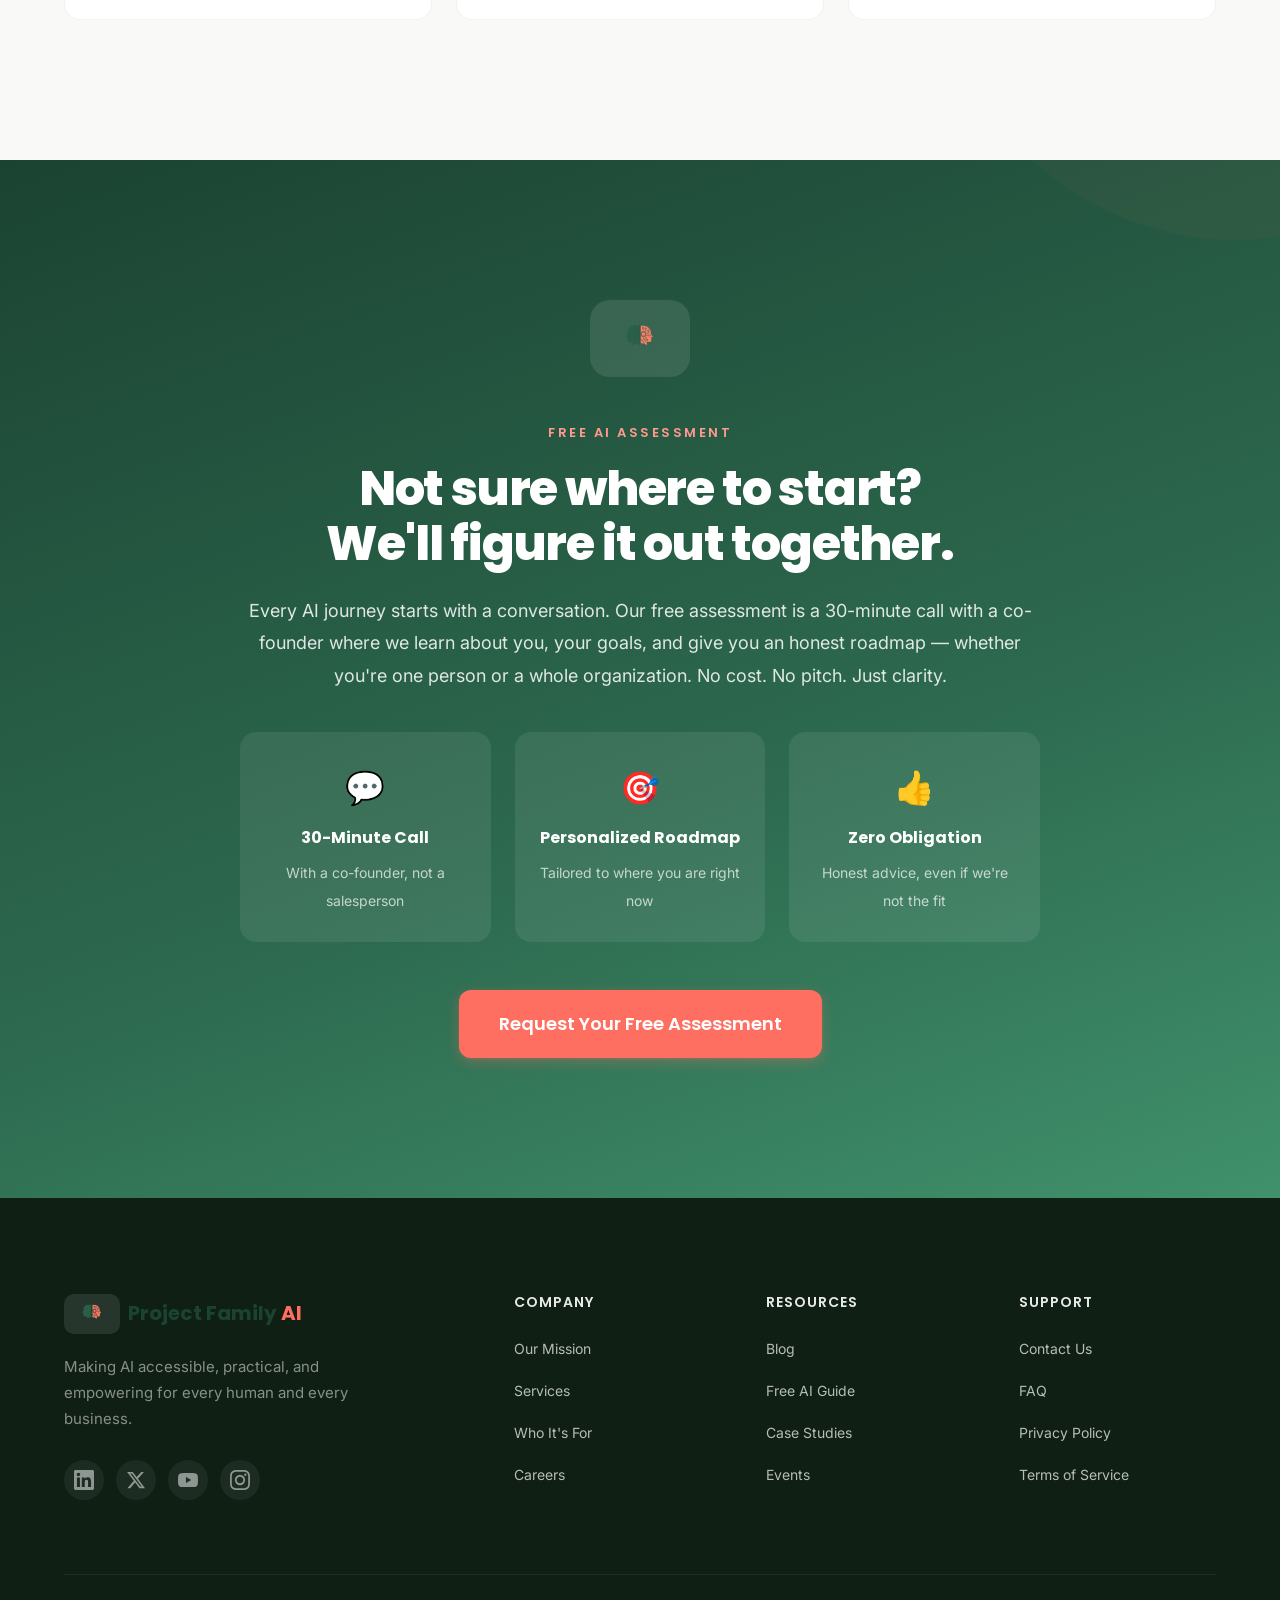
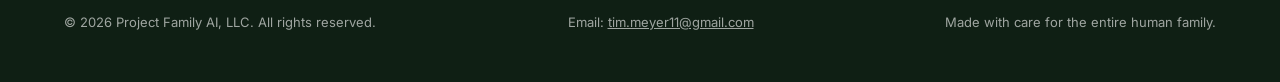
==== commit 7f06ca44: "Fix 3 biggest issues: specific hero headline, remove fake stats, CTA front and center" ====
--- a/index.html
+++ b/index.html
@@ -66,31 +66,15 @@
       <div class="hero-logo-wrapper">
         <img src="logo-peach.png" alt="Project Family AI">
       </div>
-      <p class="hero-eyebrow">Welcome to Project Family AI</p>
-      <h1 class="hero-headline">AI for <span class="text-gradient">Everyone.</span></h1>
+      <p class="hero-eyebrow">Free AI Assessment</p>
+      <h1 class="hero-headline">We teach people AI.<br><span class="text-gradient">And help businesses use it.</span></h1>
       <p class="hero-subheadline">
-        We believe every human deserves to understand and harness the power of AI.
-        From curious beginners to seasoned professionals, from solo learners to
-        enterprise teams &mdash; we make artificial intelligence accessible,
-        practical, and empowering.
+        Not sure where to start with AI? We'll sit down with you &mdash; for free &mdash;
+        and give you a clear, honest plan. Whether you're one person or a whole company.
       </p>
       <div class="hero-ctas">
-        <a href="#services" class="btn btn-primary">Start Learning</a>
-        <a href="#services" class="btn btn-secondary">For Businesses</a>
-      </div>
-      <div class="hero-stats">
-        <div class="stat">
-          <span class="stat-number" data-target="500">0</span><span class="stat-plus">+</span>
-          <span class="stat-label">Learners Taught</span>
-        </div>
-        <div class="stat">
-          <span class="stat-number" data-target="50">0</span><span class="stat-plus">+</span>
-          <span class="stat-label">Business Projects</span>
-        </div>
-        <div class="stat">
-          <span class="stat-number" data-target="30">0</span><span class="stat-plus">+</span>
-          <span class="stat-label">AI Practitioners</span>
-        </div>
+        <a href="mailto:tim.meyer11@gmail.com?subject=Free%20AI%20Assessment%20Request&body=Hi%20Tim%2C%0A%0AI'd%20like%20to%20request%20a%20free%20AI%20assessment.%0A%0AA%20bit%20about%20me%2Fmy%20organization%3A%0A%0A" class="btn btn-primary">Get Your Free Assessment</a>
+        <a href="#services" class="btn btn-secondary">See How We Help</a>
       </div>
     </div>
   </header>
@@ -158,7 +142,7 @@
             <li>Personal AI coaching</li>
             <li>Beginner to advanced tracks</li>
           </ul>
-          <a href="#cta" class="card-link">Explore learning &rarr;</a>
+          <a href="#assessment" class="card-link">Explore learning &rarr;</a>
         </div>
 
         <!-- Card 2: Transform Your Business -->
@@ -187,7 +171,7 @@
             <li>Enterprise team training</li>
             <li>Ongoing advisory partnerships</li>
           </ul>
-          <a href="#cta" class="card-link">Talk to us &rarr;</a>
+          <a href="#assessment" class="card-link">Talk to us &rarr;</a>
         </div>
 
         <!-- Card 3: Join the Collective -->
@@ -214,7 +198,7 @@
             <li>Community events &amp; meetups</li>
             <li>Revenue-sharing model</li>
           </ul>
-          <a href="#cta" class="card-link">Join us &rarr;</a>
+          <a href="#assessment" class="card-link">Join us &rarr;</a>
         </div>
       </div>
     </div>
@@ -345,39 +329,6 @@
     </div>
   </section>
 
-  <!-- ======== CTA / SIGNUP ======== -->
-  <section class="cta-section" id="cta">
-    <div class="container">
-      <div class="cta-content fade-in">
-        <span class="section-eyebrow section-eyebrow--light">Take the First Step</span>
-        <h2 class="cta-heading">Ready to start your AI journey?</h2>
-        <p class="cta-sub">
-          Join hundreds of learners, builders, and leaders who are already
-          part of the family. Drop your email and we'll send you a free
-          AI starter guide.
-        </p>
-        <form class="cta-form" id="ctaForm" action="mailto:tim.meyer11@gmail.com" method="post" enctype="text/plain">
-          <div class="form-group">
-            <input
-              type="email"
-              id="ctaEmail"
-              name="email"
-              class="form-input"
-              placeholder="Enter your email address"
-              required
-              autocomplete="email"
-            >
-            <button type="submit" class="btn btn-primary btn-form">Get Started</button>
-          </div>
-          <p class="form-note">No spam. Unsubscribe anytime. We respect your inbox like family. Or email us directly at <a href="mailto:tim.meyer11@gmail.com" style="color: inherit; text-decoration: underline;">tim.meyer11@gmail.com</a></p>
-        </form>
-        <div class="form-success" id="formSuccess">
-          <span class="success-icon">&#10003;</span>
-          <p>Welcome to the family! Check your inbox for your free AI starter guide.</p>
-        </div>
-      </div>
-    </div>
-  </section>
 
   </main>
 
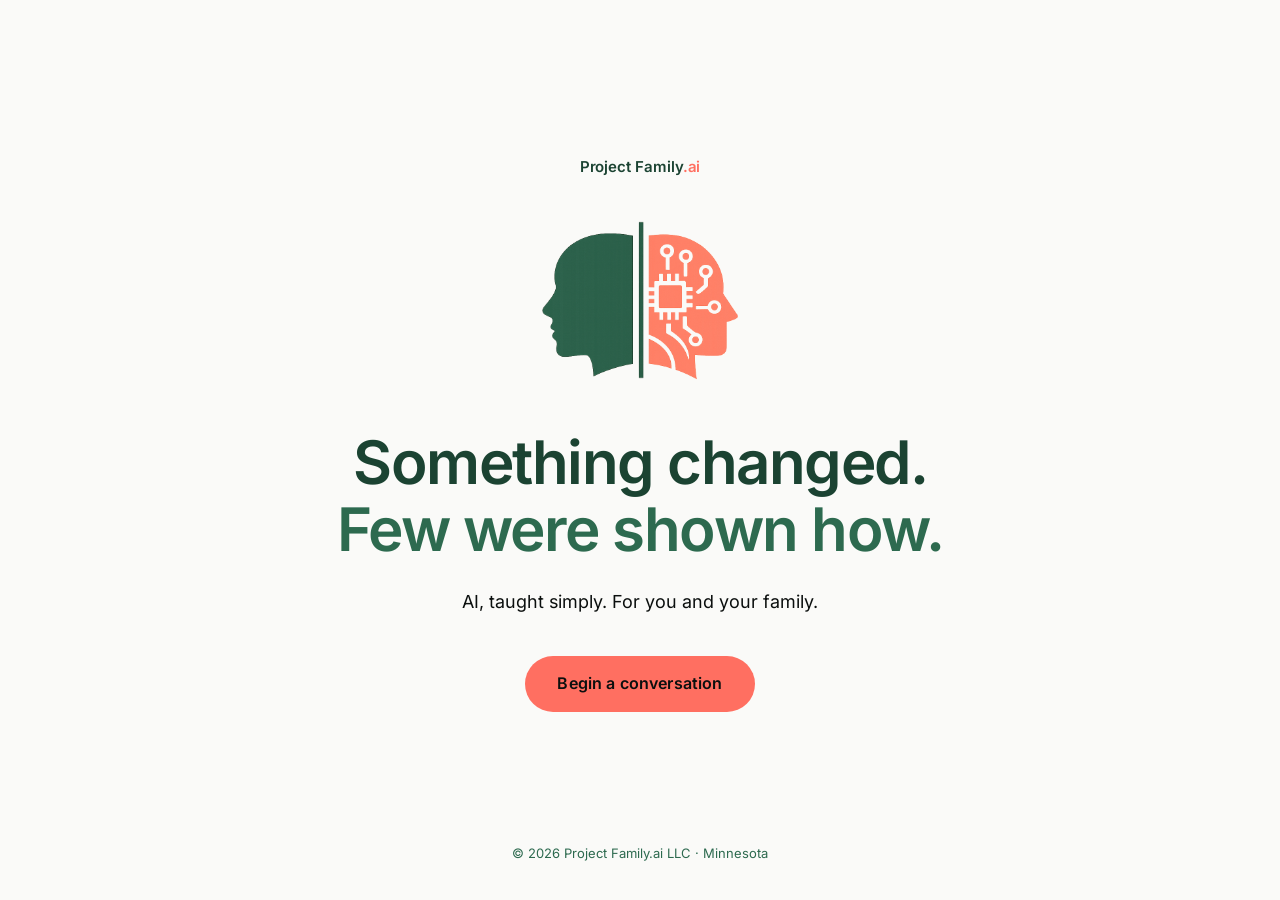
==== commit 3c596e8b: "Replace the site with a single-page homepage. Swap the multi-page site for the approved minimal page" ====
--- a/index.html
+++ b/index.html
@@ -1,413 +1,71 @@
-<!DOCTYPE html>
+<!doctype html>
 <html lang="en">
 <head>
-  <meta charset="UTF-8">
-  <meta name="viewport" content="width=device-width, initial-scale=1.0">
-  <meta name="description" content="Project Family AI — AI education and consulting for everyone. Learn AI at any level, transform your business, and join a collective of AI practitioners.">
-  <meta name="keywords" content="AI education, artificial intelligence, AI consulting, AI training, machine learning, AI for beginners, business AI">
-  <meta name="author" content="Project Family AI, LLC">
-  <meta name="theme-color" content="#1B4332">
+<meta charset="utf-8">
+<meta name="viewport" content="width=device-width, initial-scale=1">
+<title>Project Family.ai</title>
+<meta name="description" content="Project Family.ai teaches everyday people how to use AI to make life better for themselves and their families.">
+<meta name="theme-color" content="#FAFAF8">
+<meta property="og:title" content="Project Family.ai">
+<meta property="og:description" content="AI, taught simply. For you and your family.">
+<link rel="icon" type="image/png" href="favicon.png">
+<style>
+@font-face{font-family:"Inter";src:url("fonts/inter-var.woff2") format("woff2");font-weight:200 600;font-display:swap}
+/* Brand tokens: 02 Marketing & Brand / 02 Brand System / pfai-brand-tokens.css */
+:root{
+  --pfai-forest:#1B4332; --pfai-coral:#FF6F61; --pfai-mid-green:#2D6A4F; --pfai-light-green:#40916C;
+  --pfai-near-black:#0B0F0E; --pfai-off-white:#FAFAF8; --pfai-white:#FFFFFF;
+  --pfai-font-sans:"Inter","Helvetica Neue",Arial,sans-serif;
+}
+*{box-sizing:border-box;margin:0;padding:0}
+html{background:var(--pfai-off-white)}
+body{font-family:var(--pfai-font-sans);color:var(--pfai-near-black);background:var(--pfai-off-white);
+  min-height:100vh;min-height:100svh;display:flex;flex-direction:column;-webkit-font-smoothing:antialiased;line-height:1.6}
+main{flex:1;display:flex;flex-direction:column;align-items:center;justify-content:center;text-align:center;padding:72px 28px 48px}
+.wordmark{font-size:15px;font-weight:600;letter-spacing:-.005em;color:var(--pfai-forest);margin-bottom:40px}
+.wordmark span{color:var(--pfai-coral)}
+/* Official master mark, file unchanged. The wrapper only hides the file's transparent padding. */
+.logo{position:relative;width:200px;aspect-ratio:612/495;overflow:hidden;margin-bottom:48px}
+.logo img{position:absolute;width:250.98%;height:auto;left:-73.53%;top:-35.15%;display:block}
+h1{font-weight:600;font-size:clamp(32px,5vw,60px);line-height:1.12;letter-spacing:-.025em;color:var(--pfai-forest);max-width:20ch}
+h1 .l2{display:block;color:var(--pfai-mid-green)}
+.lede{margin-top:24px;max-width:36ch;text-wrap:balance;font-size:clamp(17px,1.4vw,19px);font-weight:400;color:var(--pfai-near-black)}
+.btn{display:inline-block;margin-top:40px;padding:15px 32px;border-radius:999px;background:var(--pfai-coral);color:var(--pfai-near-black);
+  text-decoration:none;font-weight:600;font-size:16px;letter-spacing:.01em;transition:background .3s,color .3s}
+.btn:hover,.btn:focus-visible{background:var(--pfai-forest);color:var(--pfai-white);outline:none}
+.btn:focus-visible{box-shadow:0 0 0 3px var(--pfai-off-white),0 0 0 5px var(--pfai-light-green)}
+footer{padding:0 28px 36px;text-align:center;font-size:13px;color:var(--pfai-mid-green)}
 
-  <!-- Open Graph -->
-  <meta property="og:title" content="Project Family AI — AI for Everyone">
-  <meta property="og:description" content="Making AI accessible to every human and every business. Learn, transform, and collaborate with our community of AI practitioners.">
-  <meta property="og:type" content="website">
-  <meta property="og:url" content="https://projectfamilyai.com">
-  <meta property="og:image" content="https://projectfamilyai.com/og-image.png">
-  <meta property="og:site_name" content="Project Family AI">
-
-  <!-- Twitter Card -->
-  <meta name="twitter:card" content="summary_large_image">
-  <meta name="twitter:title" content="Project Family AI — AI for Everyone">
-  <meta name="twitter:description" content="Making AI accessible to every human and every business.">
-  <meta name="twitter:image" content="https://projectfamilyai.com/og-image.png">
-
-  <!-- Favicon placeholder -->
-  <link rel="icon" type="image/png" href="logo.png">
-
-  <!-- Google Fonts -->
-  <link rel="preconnect" href="https://fonts.googleapis.com">
-  <link rel="preconnect" href="https://fonts.gstatic.com" crossorigin>
-  <link href="https://fonts.googleapis.com/css2?family=Inter:wght@300;400;500;600&family=Poppins:wght@500;600;700;800&display=swap" rel="stylesheet">
-
-  <link rel="stylesheet" href="styles.css">
-  <title>Project Family AI — AI for Everyone</title>
+/* restrained reveal */
+.r{opacity:0;transform:translateY(12px);transition:opacity 1.2s ease,transform 1.2s ease}
+.r.in{opacity:1;transform:none}
+.d1{transition-delay:.3s}.d2{transition-delay:.8s}.d3{transition-delay:1.3s}
+@media (prefers-reduced-motion:reduce){.r{opacity:1;transform:none;transition:none}}
+@media (max-width:520px){
+  main{padding:56px 24px 40px}
+  .wordmark{margin-bottom:32px}
+  .logo{width:160px;margin-bottom:40px}
+}
+</style>
 </head>
 <body>
-
-  <!-- ======== NAVIGATION ======== -->
-  <nav class="navbar" id="navbar">
-    <div class="container nav-container">
-      <a href="index.html" class="nav-logo">
-        <img src="logo-peach.png" alt="Project Family AI" class="nav-logo-img">
-        <span>Project Family <span class="logo-ai">AI</span></span>
-      </a>
-      <button class="nav-toggle" id="navToggle" aria-label="Toggle navigation menu" aria-expanded="false">
-        <span class="hamburger"></span>
-      </button>
-      <ul class="nav-menu" id="navMenu">
-        <li><a href="index.html" class="nav-link active">Home</a></li>
-        <li><a href="#services" class="nav-link">Services</a></li>
-        <li><a href="team.html" class="nav-link">Team</a></li>
-        <li><a href="pricing.html" class="nav-link">Pricing</a></li>
-        <li><a href="pricing.html" class="nav-link nav-cta-btn">Get Started</a></li>
-      </ul>
-    </div>
-  </nav>
-
-  <!-- ======== HERO ======== -->
-  <header class="hero" id="hero">
-    <div class="hero-bg-shapes">
-      <div class="shape shape-1"></div>
-      <div class="shape shape-2"></div>
-      <div class="shape shape-3"></div>
-    </div>
-    <div class="container hero-content">
-      <div class="hero-logo-wrapper">
-        <img src="logo-peach.png" alt="Project Family AI">
-      </div>
-      <p class="hero-eyebrow">Free AI Assessment</p>
-      <h1 class="hero-headline">We teach people AI.<br><span class="text-gradient">And help businesses use it.</span></h1>
-      <p class="hero-subheadline">
-        Not sure where to start with AI? We'll sit down with you &mdash; for free &mdash;
-        and give you a clear, honest plan. Whether you're one person or a whole company.
-      </p>
-      <div class="hero-ctas">
-        <a href="mailto:tim.meyer11@gmail.com?subject=Free%20AI%20Assessment%20Request&body=Hi%20Tim%2C%0A%0AI'd%20like%20to%20request%20a%20free%20AI%20assessment.%0A%0AA%20bit%20about%20me%2Fmy%20organization%3A%0A%0A" class="btn btn-primary">Get Your Free Assessment</a>
-        <a href="#services" class="btn btn-secondary">See How We Help</a>
-      </div>
-    </div>
-  </header>
-
-  <main>
-
-  <!-- ======== MISSION ======== -->
-  <section class="mission" id="mission">
-    <div class="container">
-      <div class="mission-content fade-in">
-        <span class="section-eyebrow">Our Mission</span>
-        <h2 class="section-heading">Democratizing AI Knowledge</h2>
-        <p class="mission-text">
-          AI isn't just for engineers and data scientists. It's a transformative
-          tool that belongs in the hands of <strong>every person</strong> and
-          <strong>every organization</strong>. Project Family AI exists to tear
-          down the barriers &mdash; jargon, intimidation, cost, and complexity
-          &mdash; that keep people from embracing the most powerful technology of
-          our lifetime.
-        </p>
-        <p class="mission-text">
-          We are a collective of practitioners, educators, and builders who
-          believe the best way to learn AI is together, as a family. We meet you
-          where you are and walk with you to where you want to go.
-        </p>
-        <div class="mission-values">
-          <div class="value-pill fade-in">Inclusive</div>
-          <div class="value-pill fade-in">Practical</div>
-          <div class="value-pill fade-in">Human-Centered</div>
-          <div class="value-pill fade-in">Collaborative</div>
-        </div>
-      </div>
-    </div>
-  </section>
-
-  <!-- ======== SERVICES ======== -->
-  <section class="services" id="services">
-    <div class="container">
-      <span class="section-eyebrow">What We Do</span>
-      <h2 class="section-heading">Three Ways to Work With Us</h2>
-      <p class="section-sub">Whether you're an individual learner, a business leader, or an AI practitioner, there's a place for you here.</p>
-
-      <div class="services-grid fade-in-stagger">
-        <!-- Card 1: Learn AI -->
-        <div class="service-card fade-in">
-          <div class="card-icon">
-            <svg viewBox="0 0 48 48" fill="none" xmlns="http://www.w3.org/2000/svg">
-              <rect width="48" height="48" rx="12" fill="#FF6F61" fill-opacity="0.1"/>
-              <path d="M24 14L14 20V32L24 38L34 32V20L24 14Z" stroke="#FF6F61" stroke-width="2" stroke-linejoin="round"/>
-              <path d="M24 26V38" stroke="#FF6F61" stroke-width="2"/>
-              <path d="M14 20L24 26L34 20" stroke="#FF6F61" stroke-width="2"/>
-              <circle cx="24" cy="22" r="3" fill="#FF6F61" fill-opacity="0.3" stroke="#FF6F61" stroke-width="1.5"/>
-            </svg>
-          </div>
-          <h3 class="card-title">Learn AI</h3>
-          <p class="card-audience">For Individuals</p>
-          <p class="card-description">
-            Structured courses, hands-on workshops, and 1:1 coaching designed for
-            every level. No prerequisites, no gatekeeping &mdash; just clear
-            paths from curiosity to competence.
-          </p>
-          <ul class="card-features">
-            <li>Self-paced online courses</li>
-            <li>Live interactive workshops</li>
-            <li>Personal AI coaching</li>
-            <li>Beginner to advanced tracks</li>
-          </ul>
-          <a href="#assessment" class="card-link">Explore learning &rarr;</a>
-        </div>
-
-        <!-- Card 2: Transform Your Business -->
-        <div class="service-card featured fade-in">
-          <div class="card-badge">Most Popular</div>
-          <div class="card-icon">
-            <svg viewBox="0 0 48 48" fill="none" xmlns="http://www.w3.org/2000/svg">
-              <rect width="48" height="48" rx="12" fill="#1B4332" fill-opacity="0.1"/>
-              <path d="M16 34V22" stroke="#1B4332" stroke-width="2.5" stroke-linecap="round"/>
-              <path d="M24 34V16" stroke="#1B4332" stroke-width="2.5" stroke-linecap="round"/>
-              <path d="M32 34V26" stroke="#1B4332" stroke-width="2.5" stroke-linecap="round"/>
-              <path d="M14 18L22 14L30 20L36 16" stroke="#FF6F61" stroke-width="2" stroke-linecap="round" stroke-linejoin="round"/>
-              <circle cx="36" cy="16" r="2" fill="#FF6F61"/>
-            </svg>
-          </div>
-          <h3 class="card-title">Transform Your Business</h3>
-          <p class="card-audience">For Organizations</p>
-          <p class="card-description">
-            Strategic AI consulting, custom implementation, and team-wide training.
-            We help you find the right use cases, build the right solutions, and
-            upskill your people.
-          </p>
-          <ul class="card-features">
-            <li>AI strategy &amp; roadmapping</li>
-            <li>Custom AI solution development</li>
-            <li>Enterprise team training</li>
-            <li>Ongoing advisory partnerships</li>
-          </ul>
-          <a href="#assessment" class="card-link">Talk to us &rarr;</a>
-        </div>
-
-        <!-- Card 3: Join the Collective -->
-        <div class="service-card fade-in">
-          <div class="card-icon">
-            <svg viewBox="0 0 48 48" fill="none" xmlns="http://www.w3.org/2000/svg">
-              <rect width="48" height="48" rx="12" fill="#FF6F61" fill-opacity="0.1"/>
-              <circle cx="24" cy="18" r="5" stroke="#FF6F61" stroke-width="2"/>
-              <circle cx="14" cy="24" r="4" stroke="#FF6F61" stroke-width="1.5" opacity="0.6"/>
-              <circle cx="34" cy="24" r="4" stroke="#FF6F61" stroke-width="1.5" opacity="0.6"/>
-              <path d="M16 36C16 31.5817 19.5817 28 24 28C28.4183 28 32 31.5817 32 36" stroke="#FF6F61" stroke-width="2" stroke-linecap="round"/>
-            </svg>
-          </div>
-          <h3 class="card-title">Join the Collective</h3>
-          <p class="card-audience">For Practitioners</p>
-          <p class="card-description">
-            A community of AI professionals who collaborate, share knowledge,
-            and take on projects together. Grow your expertise, expand your
-            network, and do meaningful work.
-          </p>
-          <ul class="card-features">
-            <li>Collaborative project opportunities</li>
-            <li>Peer learning &amp; mentorship</li>
-            <li>Community events &amp; meetups</li>
-            <li>Revenue-sharing model</li>
-          </ul>
-          <a href="#assessment" class="card-link">Join us &rarr;</a>
-        </div>
-      </div>
-    </div>
-  </section>
-
-  <!-- ======== HOW IT WORKS ======== -->
-  <section class="how-it-works" id="how-it-works">
-    <div class="container">
-      <span class="section-eyebrow">Simple Process</span>
-      <h2 class="section-heading">How It Works</h2>
-      <p class="section-sub">Getting started takes minutes, not months.</p>
-
-      <div class="steps-grid">
-        <div class="step fade-in">
-          <div class="step-number">01</div>
-          <div class="step-connector"></div>
-          <h3 class="step-title">Tell Us Where You Are</h3>
-          <p class="step-description">
-            Take our quick assessment or book a free intro call. We learn about your
-            goals, your experience level, and what success looks like for you.
-          </p>
-        </div>
-
-        <div class="step fade-in">
-          <div class="step-number">02</div>
-          <div class="step-connector"></div>
-          <h3 class="step-title">Get a Tailored Plan</h3>
-          <p class="step-description">
-            We match you with the right learning path, consulting engagement, or
-            community track &mdash; customized to your exact needs and pace.
-          </p>
-        </div>
-
-        <div class="step fade-in">
-          <div class="step-number">03</div>
-          <div class="step-connector"></div>
-          <h3 class="step-title">Grow With the Family</h3>
-          <p class="step-description">
-            Learn, build, and transform with the support of our community.
-            You're never alone on this journey &mdash; we grow together.
-          </p>
-        </div>
-      </div>
-    </div>
-  </section>
-
-  <!-- ======== WHO IT'S FOR ======== -->
-  <section class="who-its-for" id="who-its-for">
-    <div class="container">
-      <span class="section-eyebrow">Everyone Belongs</span>
-      <h2 class="section-heading">Who It's For</h2>
-      <p class="section-sub">AI is for everyone. Here's how we serve different audiences.</p>
-
-      <div class="audience-grid fade-in-stagger">
-        <div class="audience-card fade-in">
-          <div class="audience-emoji">&#128075;</div>
-          <h3>Complete Beginners</h3>
-          <p>Never touched AI? Perfect. We'll start from zero and make it feel natural. No jargon, no judgment &mdash; just real skills you can use today.</p>
-        </div>
-
-        <div class="audience-card fade-in">
-          <div class="audience-emoji">&#128188;</div>
-          <h3>Working Professionals</h3>
-          <p>Already in your career and want to add AI to your toolkit? We'll help you stay relevant, work smarter, and become the AI champion on your team.</p>
-        </div>
-
-        <div class="audience-card fade-in">
-          <div class="audience-emoji">&#127891;</div>
-          <h3>Students &amp; Educators</h3>
-          <p>Preparing for an AI-powered future? We offer age-appropriate programs and educator resources to bring AI literacy into any classroom.</p>
-        </div>
-
-        <div class="audience-card fade-in">
-          <div class="audience-emoji">&#128200;</div>
-          <h3>Business Leaders</h3>
-          <p>Need to understand AI at a strategic level? We cut through the hype and give you the clarity to invest wisely and lead transformation.</p>
-        </div>
-
-        <div class="audience-card fade-in">
-          <div class="audience-emoji">&#128187;</div>
-          <h3>Tech Teams</h3>
-          <p>Already building with AI and want to level up? Deep-dive workshops, architecture reviews, and advanced implementation guidance.</p>
-        </div>
-
-        <div class="audience-card fade-in">
-          <div class="audience-emoji">&#129309;</div>
-          <h3>Community Organizations</h3>
-          <p>Nonprofits, civic groups, and community leaders who want to bring AI knowledge to underserved populations. Special programs available.</p>
-        </div>
-      </div>
-    </div>
-  </section>
-
-  <!-- ======== FREE ASSESSMENT ======== -->
-  <section class="cta-section" id="assessment" style="background: linear-gradient(160deg, #1B4332 0%, #2D6A4F 60%, #40916C 100%);">
-    <div class="container">
-      <div style="max-width: 800px; margin: 0 auto; text-align: center;" class="fade-in">
-        <div style="margin-bottom: 32px;">
-          <img src="logo-peach.png" alt="Project Family AI" style="width: 100px; height: auto; display: inline-block; background: rgba(255,255,255,0.1); border-radius: 20px; padding: 16px;">
-        </div>
-        <span class="section-eyebrow section-eyebrow--light">Free AI Assessment</span>
-        <h2 style="font-size: clamp(2rem, 5vw, 3rem); font-weight: 800; color: #fff; margin-bottom: 24px;">Not sure where to start? <br>We'll figure it out together.</h2>
-        <p style="font-size: 1.125rem; color: rgba(255,255,255,0.85); line-height: 1.8; margin-bottom: 40px;">
-          Every AI journey starts with a conversation. Our free assessment is a 30-minute
-          call with a co-founder where we learn about you, your goals, and give you an
-          honest roadmap &mdash; whether you're one person or a whole organization.
-          No cost. No pitch. Just clarity.
-        </p>
-        <div style="display: grid; grid-template-columns: repeat(auto-fit, minmax(200px, 1fr)); gap: 24px; margin-bottom: 48px; text-align: center;">
-          <div style="background: rgba(255,255,255,0.08); border-radius: 16px; padding: 28px 20px;">
-            <div style="font-size: 2rem; margin-bottom: 8px;">&#128172;</div>
-            <strong style="color: #fff; font-family: var(--font-heading); display: block; margin-bottom: 6px;">30-Minute Call</strong>
-            <span style="font-size: 0.875rem; color: rgba(255,255,255,0.7);">With a co-founder, not a salesperson</span>
-          </div>
-          <div style="background: rgba(255,255,255,0.08); border-radius: 16px; padding: 28px 20px;">
-            <div style="font-size: 2rem; margin-bottom: 8px;">&#127919;</div>
-            <strong style="color: #fff; font-family: var(--font-heading); display: block; margin-bottom: 6px;">Personalized Roadmap</strong>
-            <span style="font-size: 0.875rem; color: rgba(255,255,255,0.7);">Tailored to where you are right now</span>
-          </div>
-          <div style="background: rgba(255,255,255,0.08); border-radius: 16px; padding: 28px 20px;">
-            <div style="font-size: 2rem; margin-bottom: 8px;">&#128077;</div>
-            <strong style="color: #fff; font-family: var(--font-heading); display: block; margin-bottom: 6px;">Zero Obligation</strong>
-            <span style="font-size: 0.875rem; color: rgba(255,255,255,0.7);">Honest advice, even if we're not the fit</span>
-          </div>
-        </div>
-        <a href="mailto:tim.meyer11@gmail.com?subject=Free%20AI%20Assessment%20Request&body=Hi%20Tim%2C%0A%0AI'd%20like%20to%20request%20a%20free%20AI%20assessment.%0A%0AA%20bit%20about%20me%2Fmy%20organization%3A%0A%0A" class="btn btn-primary" style="font-size: 1.125rem; padding: 18px 40px;">Request Your Free Assessment</a>
-      </div>
-    </div>
-  </section>
-
-
-  </main>
-
-  <!-- ======== FOOTER ======== -->
-  <footer class="footer">
-    <div class="container">
-      <div class="footer-grid">
-        <div class="footer-brand">
-          <a href="index.html" class="nav-logo footer-logo">
-            <img src="logo-peach.png" alt="Project Family AI" class="nav-logo-img">
-            <span>Project Family <span class="logo-ai">AI</span></span>
-          </a>
-          <p class="footer-tagline">
-            Making AI accessible, practical, and empowering for every human
-            and every business.
-          </p>
-          <div class="social-links">
-            <a href="#" class="social-link" aria-label="LinkedIn">
-              <svg viewBox="0 0 24 24" fill="currentColor" width="20" height="20">
-                <path d="M20.447 20.452h-3.554v-5.569c0-1.328-.027-3.037-1.852-3.037-1.853 0-2.136 1.445-2.136 2.939v5.667H9.351V9h3.414v1.561h.046c.477-.9 1.637-1.85 3.37-1.85 3.601 0 4.267 2.37 4.267 5.455v6.286zM5.337 7.433a2.062 2.062 0 01-2.063-2.065 2.064 2.064 0 112.063 2.065zm1.782 13.019H3.555V9h3.564v11.452zM22.225 0H1.771C.792 0 0 .774 0 1.729v20.542C0 23.227.792 24 1.771 24h20.451C23.2 24 24 23.227 24 22.271V1.729C24 .774 23.2 0 22.222 0h.003z"/>
-              </svg>
-            </a>
-            <a href="#" class="social-link" aria-label="X (Twitter)">
-              <svg viewBox="0 0 24 24" fill="currentColor" width="20" height="20">
-                <path d="M18.244 2.25h3.308l-7.227 8.26 8.502 11.24H16.17l-5.214-6.817L4.99 21.75H1.68l7.73-8.835L1.254 2.25H8.08l4.713 6.231zm-1.161 17.52h1.833L7.084 4.126H5.117z"/>
-              </svg>
-            </a>
-            <a href="#" class="social-link" aria-label="YouTube">
-              <svg viewBox="0 0 24 24" fill="currentColor" width="20" height="20">
-                <path d="M23.498 6.186a3.016 3.016 0 0 0-2.122-2.136C19.505 3.545 12 3.545 12 3.545s-7.505 0-9.377.505A3.017 3.017 0 0 0 .502 6.186C0 8.07 0 12 0 12s0 3.93.502 5.814a3.016 3.016 0 0 0 2.122 2.136c1.871.505 9.376.505 9.376.505s7.505 0 9.377-.505a3.015 3.015 0 0 0 2.122-2.136C24 15.93 24 12 24 12s0-3.93-.502-5.814zM9.545 15.568V8.432L15.818 12l-6.273 3.568z"/>
-              </svg>
-            </a>
-            <a href="#" class="social-link" aria-label="Instagram">
-              <svg viewBox="0 0 24 24" fill="currentColor" width="20" height="20">
-                <path d="M12 0C8.74 0 8.333.015 7.053.072 5.775.132 4.905.333 4.14.63c-.789.306-1.459.717-2.126 1.384S.935 3.35.63 4.14C.333 4.905.131 5.775.072 7.053.012 8.333 0 8.74 0 12s.015 3.667.072 4.947c.06 1.277.261 2.148.558 2.913.306.788.717 1.459 1.384 2.126.667.666 1.336 1.079 2.126 1.384.766.296 1.636.499 2.913.558C8.333 23.988 8.74 24 12 24s3.667-.015 4.947-.072c1.277-.06 2.148-.262 2.913-.558.788-.306 1.459-.718 2.126-1.384.666-.667 1.079-1.335 1.384-2.126.296-.765.499-1.636.558-2.913.06-1.28.072-1.687.072-4.947s-.015-3.667-.072-4.947c-.06-1.277-.262-2.149-.558-2.913-.306-.789-.718-1.459-1.384-2.126C21.319 1.347 20.651.935 19.86.63c-.765-.297-1.636-.499-2.913-.558C15.667.012 15.26 0 12 0zm0 2.16c3.203 0 3.585.016 4.85.071 1.17.055 1.805.249 2.227.415.562.217.96.477 1.382.896.419.42.679.819.896 1.381.164.422.36 1.057.413 2.227.057 1.266.07 1.646.07 4.85s-.015 3.585-.074 4.85c-.061 1.17-.256 1.805-.421 2.227-.224.562-.479.96-.899 1.382-.419.419-.824.679-1.38.896-.42.164-1.065.36-2.235.413-1.274.057-1.649.07-4.859.07-3.211 0-3.586-.015-4.859-.074-1.171-.061-1.816-.256-2.236-.421-.569-.224-.96-.479-1.379-.899-.421-.419-.69-.824-.9-1.38-.165-.42-.359-1.065-.42-2.235-.045-1.26-.061-1.649-.061-4.844 0-3.196.016-3.586.061-4.861.061-1.17.255-1.814.42-2.234.21-.57.479-.96.9-1.381.419-.419.81-.689 1.379-.898.42-.166 1.051-.361 2.221-.421 1.275-.045 1.65-.06 4.859-.06l.045.03zm0 3.678a6.162 6.162 0 100 12.324 6.162 6.162 0 100-12.324zM12 16c-2.21 0-4-1.79-4-4s1.79-4 4-4 4 1.79 4 4-1.79 4-4 4zm7.846-10.405a1.441 1.441 0 11-2.882 0 1.441 1.441 0 012.882 0z"/>
-              </svg>
-            </a>
-          </div>
-        </div>
-
-        <div class="footer-links">
-          <h4>Company</h4>
-          <ul>
-            <li><a href="#mission">Our Mission</a></li>
-            <li><a href="#services">Services</a></li>
-            <li><a href="#who-its-for">Who It's For</a></li>
-            <li><a href="#">Careers</a></li>
-          </ul>
-        </div>
-
-        <div class="footer-links">
-          <h4>Resources</h4>
-          <ul>
-            <li><a href="#">Blog</a></li>
-            <li><a href="#">Free AI Guide</a></li>
-            <li><a href="#">Case Studies</a></li>
-            <li><a href="#">Events</a></li>
-          </ul>
-        </div>
-
-        <div class="footer-links">
-          <h4>Support</h4>
-          <ul>
-            <li><a href="mailto:tim.meyer11@gmail.com">Contact Us</a></li>
-            <li><a href="#">FAQ</a></li>
-            <li><a href="#">Privacy Policy</a></li>
-            <li><a href="#">Terms of Service</a></li>
-          </ul>
-        </div>
-      </div>
-
-      <div class="footer-bottom">
-        <p>&copy; 2026 Project Family AI, LLC. All rights reserved.</p>
-        <p>Email: <a href="mailto:tim.meyer11@gmail.com" style="color: inherit; text-decoration: underline;">tim.meyer11@gmail.com</a></p>
-        <p>Made with care for the entire human family.</p>
-      </div>
-    </div>
-  </footer>
-
-  <script src="script.js"></script>
+<main>
+  <div class="wordmark r">Project Family<span>.ai</span></div>
+  <div class="logo r"><img src="brand/pfai-master-mark-peach-on-dark.png" alt="Project Family.ai logo: a human head in forest green and an AI head in coral with a circuit chip, back to back" width="1536" height="1024"></div>
+  <h1 class="r d1">Something changed.<span class="l2">Few were shown how.</span></h1>
+  <p class="lede r d2">AI, taught simply. For you and your family.</p>
+  <a class="btn r d3" href="mailto:tim.meyer11@gmail.com?subject=Hello">Begin a conversation</a>
+</main>
+<footer>© 2026 Project Family.ai LLC · Minnesota</footer>
+<script>
+(function(){
+  var els=document.querySelectorAll('.r');
+  if(!('IntersectionObserver' in window)){els.forEach(function(e){e.classList.add('in')});return;}
+  var io=new IntersectionObserver(function(entries){
+    entries.forEach(function(en){if(en.isIntersecting){en.target.classList.add('in');io.unobserve(en.target);}});
+  },{threshold:.2});
+  els.forEach(function(e){io.observe(e)});
+})();
+</script>
 </body>
 </html>
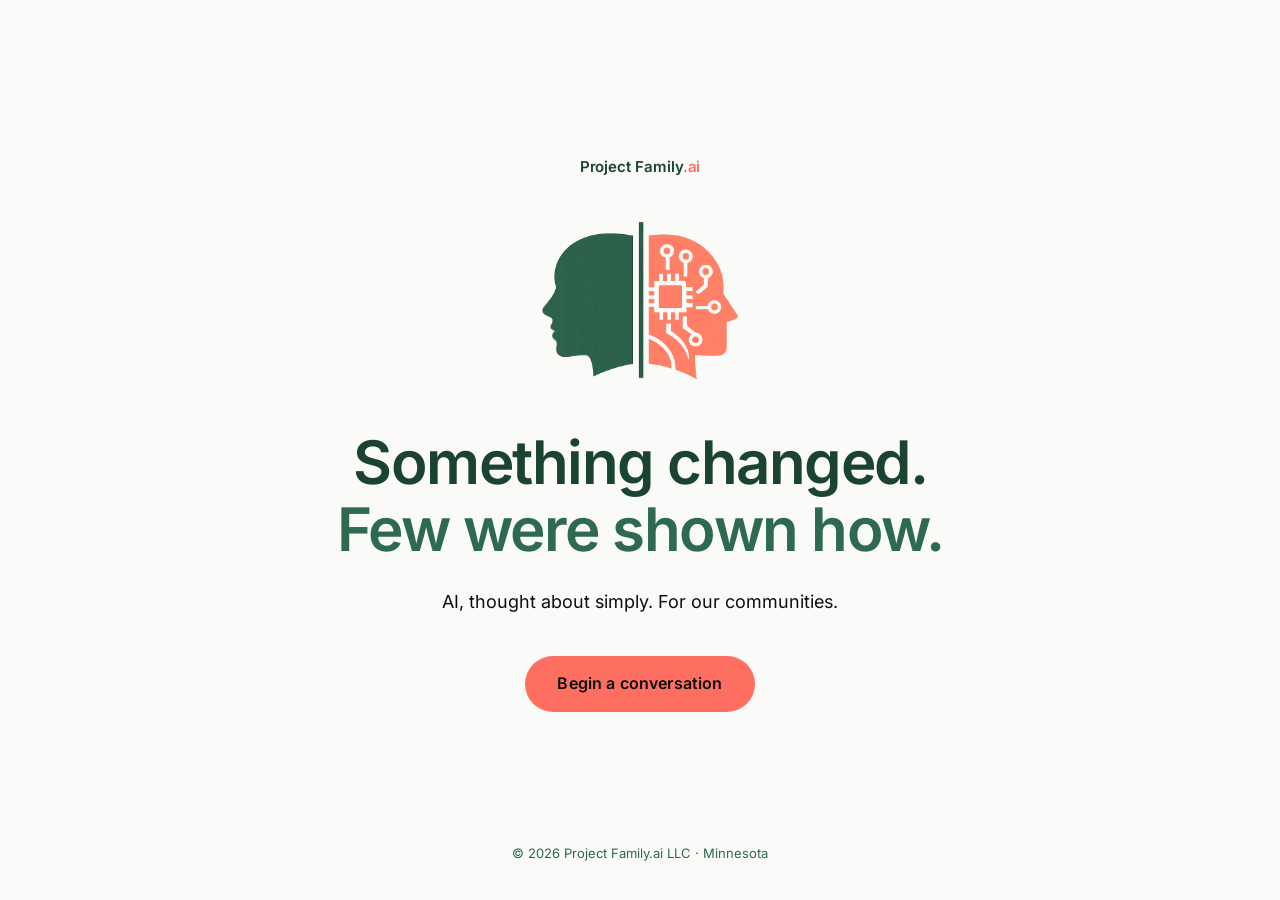
==== commit 3484895e: "Update the site tagline to community wording. Co-authored-by: timmeyer11-alt <timmeyer11-alt@users.n" ====
--- a/index.html
+++ b/index.html
@@ -7,7 +7,7 @@
 <meta name="description" content="Project Family.ai teaches everyday people how to use AI to make life better for themselves and their families.">
 <meta name="theme-color" content="#FAFAF8">
 <meta property="og:title" content="Project Family.ai">
-<meta property="og:description" content="AI, taught simply. For you and your family.">
+<meta property="og:description" content="AI, thought about simply. For our communities.">
 <link rel="icon" type="image/png" href="favicon.png">
 <style>
 @font-face{font-family:"Inter";src:url("fonts/inter-var.woff2") format("woff2");font-weight:200 600;font-display:swap}
@@ -53,7 +53,7 @@
   <div class="wordmark r">Project Family<span>.ai</span></div>
   <div class="logo r"><img src="brand/pfai-master-mark-peach-on-dark.png" alt="Project Family.ai logo: a human head in forest green and an AI head in coral with a circuit chip, back to back" width="1536" height="1024"></div>
   <h1 class="r d1">Something changed.<span class="l2">Few were shown how.</span></h1>
-  <p class="lede r d2">AI, taught simply. For you and your family.</p>
+  <p class="lede r d2">AI, thought about simply. For our communities.</p>
   <a class="btn r d3" href="mailto:tim.meyer11@gmail.com?subject=Hello">Begin a conversation</a>
 </main>
 <footer>© 2026 Project Family.ai LLC · Minnesota</footer>
